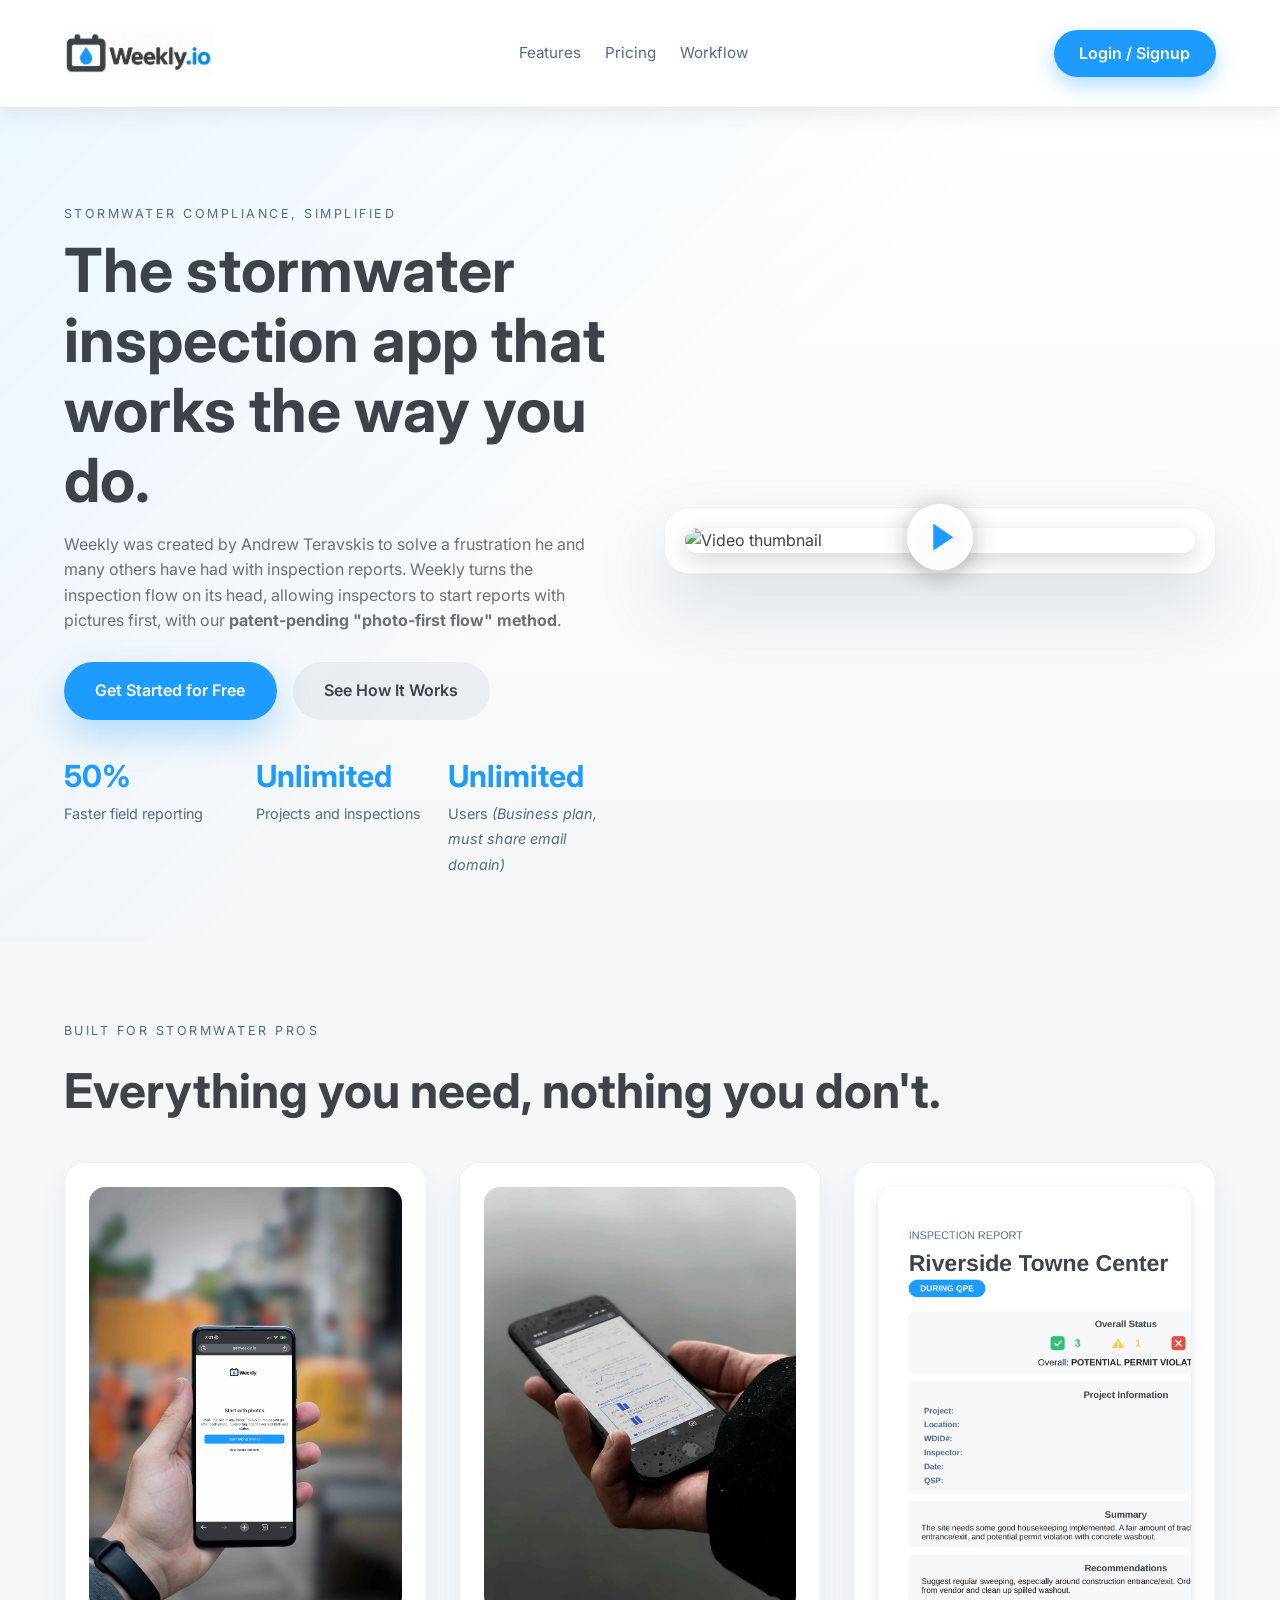
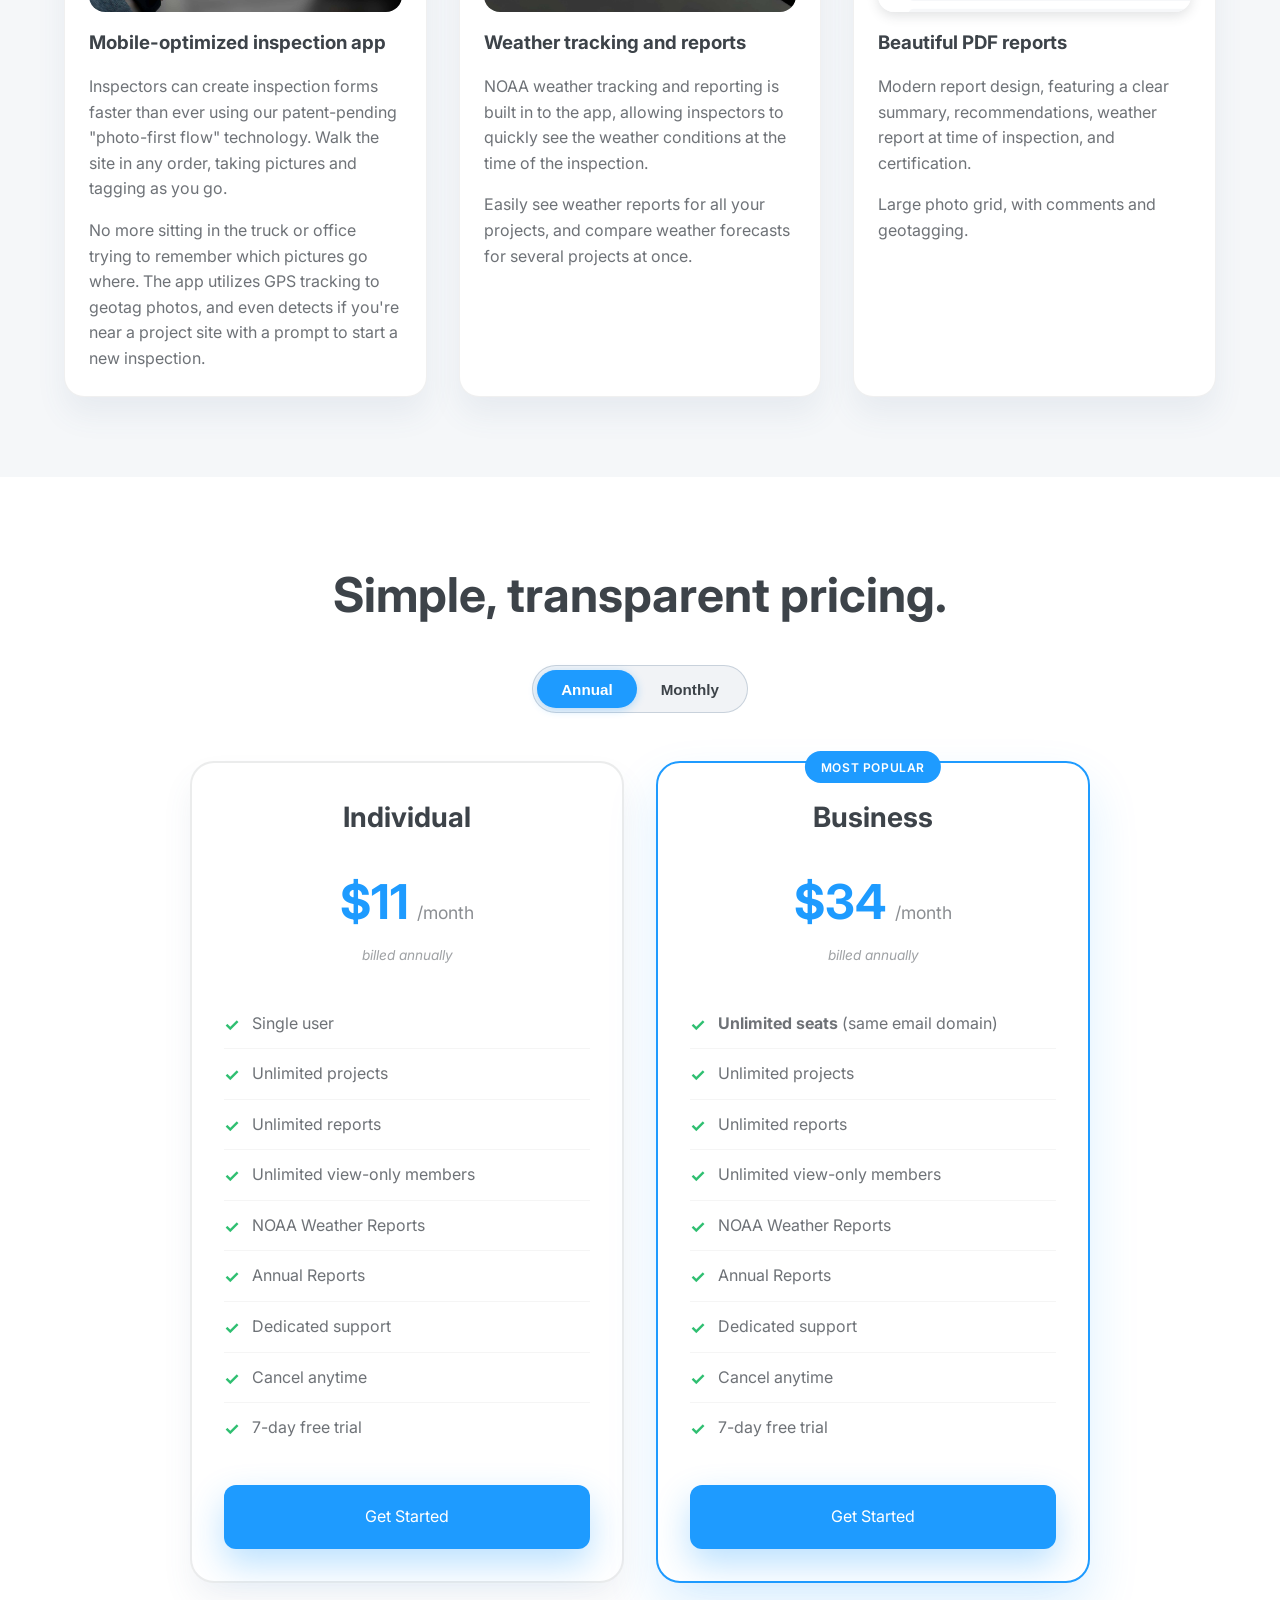
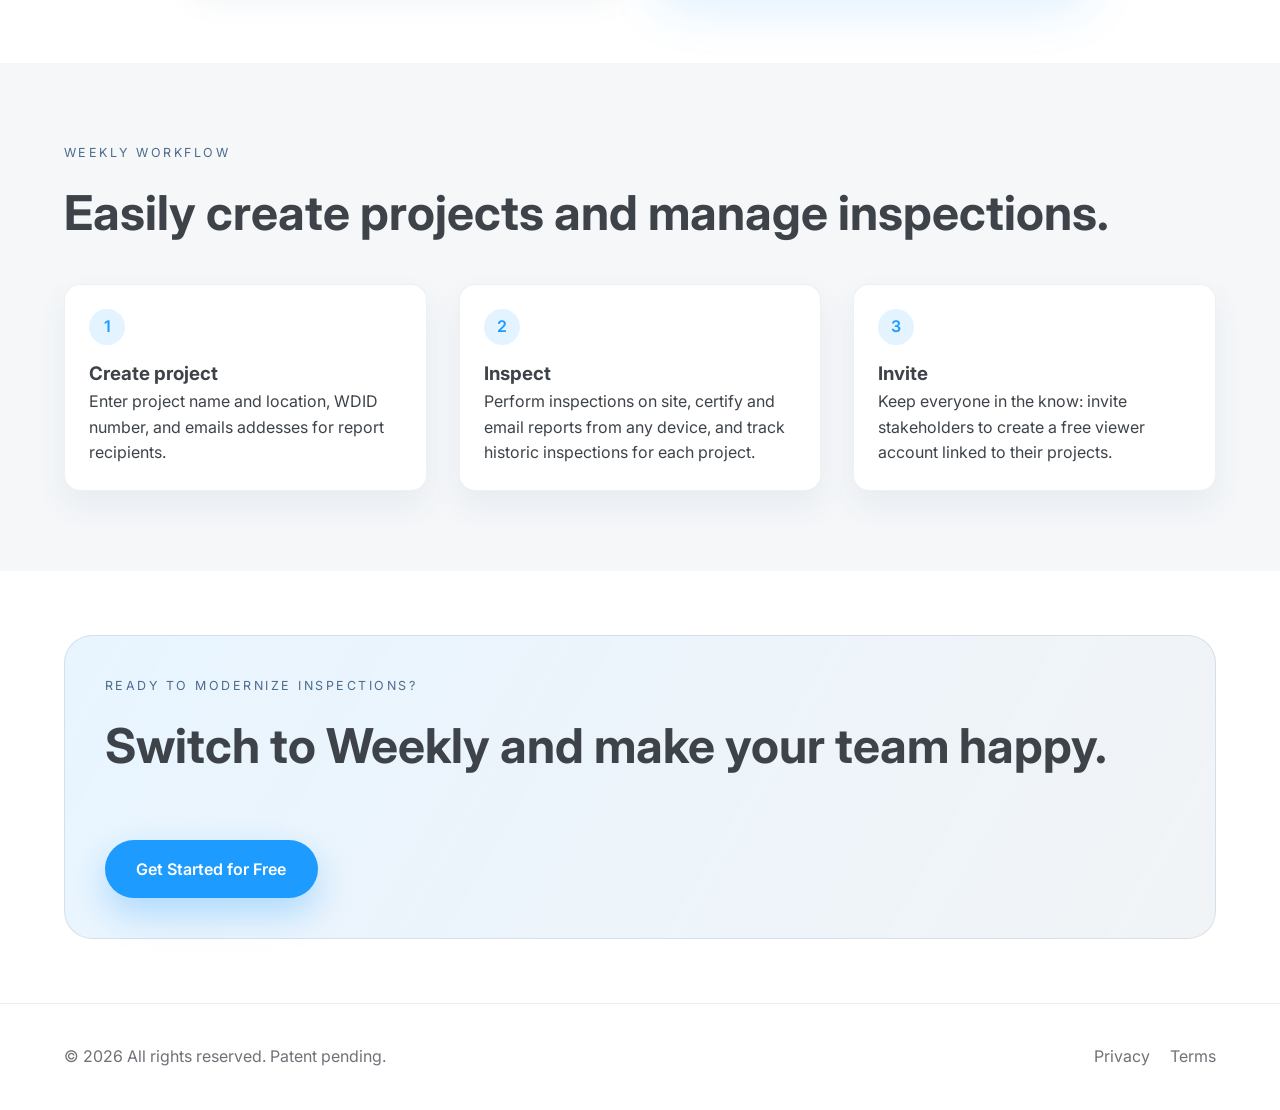
==== index.html @ e5ce3543 "Fixes" ====
<!DOCTYPE html>
<html lang="en">
<head>
  <meta charset="UTF-8" />
  <meta name="viewport" content="width=device-width, initial-scale=1.0" />
  <title>Weekly | Stormwater Inspection App</title>
  <link rel="preconnect" href="https://fonts.googleapis.com">
  <link rel="preconnect" href="https://fonts.gstatic.com" crossorigin>
  <link href="https://fonts.googleapis.com/css2?family=Inter:wght@400;500;600;700&display=swap" rel="stylesheet">
  <link rel="stylesheet" href="styles.css" />
  <meta name="description" content="Weekly streamlines stormwater inspections with modern workflows, automated reports, and real-time collaboration." />
</head>
<body>
  <header class="site-header">
    <div class="container">
      <div class="brand">
        <a href="#">
          <img class="logo-img" src="Weekly Logo.png" alt="Weekly logo" />
        </a>
      </div>
      <nav class="nav-links">
        <a href="#features">Features</a>
        <a href="#pricing">Pricing</a>
        <a href="#workflow">Workflow</a>
      </nav>
      <a class="cta" href="https://app.getweekly.io">Login / Signup</a>
    </div>
  </header>

  <main>
    <section class="hero">
      <div class="container">
        <div class="hero-text">
          <p class="eyebrow">Stormwater compliance, simplified</p>
          <h1>The stormwater inspection app that works the way you do.</h1>
          <p class="subtitle">Weekly was created by Andrew Teravskis to solve a frustration he and many others have had with inspection reports. Weekly turns the inspection flow on its head, 
            allowing inspectors to start reports with pictures first, with our <strong>patent-pending "photo-first flow" method</strong>.</p>
          <div class="hero-actions">
            <a class="primary" href="https://app.getweekly.io">Get Started for Free</a>
            <a class="secondary" href="#features">See How It Works</a>
          </div>
          <div class="stats">
            <div>
              <strong>50%</strong>
              <span>Faster field reporting</span>
            </div>
            <div>
              <strong>Unlimited</strong>
              <span>Projects and inspections</span>
            </div>
            <div>
              <strong>Unlimited</strong>
              <span>Users <i>(Business plan, must share email domain)</i></span>
            </div>
          </div>
        </div>
        <div class="hero-card">
          <div class="video-thumbnail-wrapper">
            <img src="Thumbnail.png" alt="Video thumbnail" class="video-thumbnail" id="videoThumbnail" />
            <div class="play-button-overlay">
              <svg class="play-icon" viewBox="0 0 24 24" fill="none" xmlns="http://www.w3.org/2000/svg">
                <circle cx="12" cy="12" r="10" fill="rgba(255, 255, 255, 0.95)"/>
                <path d="M10 8L16 12L10 16V8Z" fill="#1E9BFF"/>
              </svg>
            </div>
          </div>
        </div>
      </div>
    </section>

    <section id="features" class="features">
      <div class="container">
        <p class="eyebrow">Built for stormwater pros</p>
        <h2>Everything you need, nothing you don't.</h2>
        <div class="feature-grid">
          <article>
            <img src="Weekly Product Photo.jpg" alt="Mobile inspections" />
            <h3>Mobile-optimized inspection app</h3>
            <p>Inspectors can create inspection forms faster than ever using our patent-pending "photo-first flow" technology. Walk the site in any order, taking pictures and tagging as you go.</p>
            <p>No more sitting in the truck or office trying to remember which pictures go where.  The app utilizes GPS tracking to geotag photos, and even detects if you're near a project site with a prompt to start a new inspection.</p>
          </article>
          <article>
            <img src="Weather Photo.jpg" alt="Compliance reports" />
            <h3>Weather tracking and reports</h3>
            <p>NOAA weather tracking and reporting is built in to the app, allowing inspectors to quickly see the weather conditions at the time of the inspection.</p>
            <p>Easily see weather reports for all your projects, and compare weather forecasts for several projects at once.</p>
          </article>
          <article>
            <img src="PDF Report.png" alt="Project management" class="pdf-report-img" />
            <h3>Beautiful PDF reports</h3>
            <p>Modern report design, featuring a clear summary, recommendations, weather report at time of inspection, and certification.</p>
            <p>Large photo grid, with comments and geotagging.</p>
          </article>
        </div>
      </div>
    </section>

    <section id="pricing" class="pricing">
      <div class="container">
        <h2>Simple, transparent pricing.</h2>
        <div class="pricing-toggle-container">
          <button class="pricing-toggle" id="pricingToggle" data-period="annual">
            <span class="toggle-option active" data-period="annual">Annual</span>
            <span class="toggle-option" data-period="monthly">Monthly</span>
          </button>
        </div>
        <div class="pricing-grid">
          <article class="pricing-card" data-plan="individual">
            <h3>Individual</h3>
            <div class="pricing-amount" data-period="annual">
              <span class="price">$11</span>
              <span class="period">/month</span>
              <span class="billed">billed annually</span>
            </div>
            <div class="pricing-amount" data-period="monthly" style="display: none;">
              <span class="price">$19</span>
              <span class="period">/month</span>
            </div>
            <ul class="pricing-features">
              <li>Single user</li>
              <li>Unlimited projects</li>
              <li>Unlimited reports</li>
              <li>Unlimited view-only members</li>
              <li>NOAA Weather Reports</li>
              <li>Annual Reports</li>
              <li>Dedicated support</li>
              <li>Cancel anytime</li>
              <li>7-day free trial</li>
            </ul>
            <a class="primary pricing-cta" href="https://app.getweekly.io">Get Started</a>
          </article>
          <article class="pricing-card featured" data-plan="business">
            <div class="badge">Most Popular</div>
            <h3>Business</h3>
            <div class="pricing-amount" data-period="annual">
              <span class="price">$34</span>
              <span class="period">/month</span>
              <span class="billed">billed annually</span>
            </div>
            <div class="pricing-amount" data-period="monthly" style="display: none;">
              <span class="price">$49</span>
              <span class="period">/month</span>
            </div>
            <ul class="pricing-features">
              <li><strong>Unlimited seats</strong> (same email domain)</li>
              <li>Unlimited projects</li>
              <li>Unlimited reports</li>
              <li>Unlimited view-only members</li>
              <li>NOAA Weather Reports</li>
              <li>Annual Reports</li>
              <li>Dedicated support</li>
              <li>Cancel anytime</li>
              <li>7-day free trial</li>
            </ul>
            <a class="primary pricing-cta" href="https://app.getweekly.io">Get Started</a>
          </article>
        </div>
      </div>
    </section>

    <section id="workflow" class="workflow">
      <div class="container">
        <p class="eyebrow">Weekly workflow</p>
        <h2>Easily create projects and manage inspections.</h2>
        <div class="steps">
          <div>
            <span>1</span>
            <h3>Create project</h3>
            <p>Enter project name and location, WDID number, and emails addesses for report recipients.</p>
          </div>
          <div>
            <span>2</span>
            <h3>Inspect</h3>
            <p>Perform inspections on site, certify and email reports from any device, and track historic inspections for each project.</p>
          </div>
          <div>
            <span>3</span>
            <h3>Invite</h3>
            <p>Keep everyone in the know: invite stakeholders to create a free viewer account linked to their projects.</p>
          </div>
        </div>
      </div>
    </section>

    <section class="cta-banner" id="contact">
      <div class="container">
        <div>
          <p class="eyebrow">Ready to modernize inspections?</p>
          <h2>Switch to Weekly and make your team happy.</h2>
        </div>
        <div class="cta-actions">
          <a class="primary" href="#demo">Get Started for Free</a>
        </div>
      </div>
    </section>
  </main>

  <!-- Privacy Policy Modal -->
  <div id="privacyModal" class="modal" role="dialog" aria-modal="true" aria-labelledby="privacy-modal-title">
    <div class="modal-overlay"></div>
    <div class="modal-content">
      <div class="modal-header">
        <h2 id="privacy-modal-title">Privacy Policy — Weekly.io</h2>
        <p class="legal-updated">Last Updated: November 2025</p>
        <button class="modal-close" aria-label="Close privacy policy">&times;</button>
      </div>
      <div class="modal-body">
        <div class="legal-content">
          <p>
            GetWeekly.io ("Weekly," "Weekly.io," "we," "our," or "us") provides software tools that help inspectors and organizations streamline
            inspection workflows, generate reports, and manage site documentation. This Privacy Policy
            explains how we collect, use, disclose, and safeguard your information when you use
            Weekly.io and related services (the "Service").
          </p>
          <p>
            If you do not agree with any part of this Privacy Policy, please discontinue use of the
            Service.
          </p>

          <h3>1. Information We Collect</h3>
          <h4>1.1 Information You Provide to Us</h4>
          <p>We may collect information that you voluntarily provide when using the Service, including:</p>
          <ul>
            <li>
              <strong>Account information:</strong> name, email address, phone number, organization name,
              password.
            </li>
            <li>
              <strong>Form submissions:</strong> inspection data, uploaded photos, notes, site information.
            </li>
            <li>
              <strong>Payment information:</strong> processed through third-party providers (e.g., Stripe).
              We do not store full payment card details.
            </li>
            <li>
              <strong>Support inquiries:</strong> messages, attachments, or troubleshooting logs.
            </li>
          </ul>

          <h4>1.2 Information Collected Automatically</h4>
          <p>When you use the Service, we automatically collect:</p>
          <ul>
            <li>
              <strong>Device and usage data:</strong> IP address, browser type, operating system, location,
              pages viewed, access timestamps.
            </li>
            <li>
              <strong>Log data:</strong> error logs, performance metrics, request metadata.
            </li>
            <li>
              <strong>Cookies and tracking technologies:</strong> used to maintain sessions and improve user
              experience.
            </li>
          </ul>

          <h4>1.3 Information From Third Parties</h4>
          <p>We may receive information from:</p>
          <ul>
            <li>Authentication providers (if you log in using SSO)</li>
            <li>Payment processors</li>
            <li>Organizations you are affiliated with who add you as a user</li>
          </ul>

          <h3>2. How We Use Your Information</h3>
          <p>We use collected information to:</p>
          <ul>
            <li>Provide, maintain, and improve the Weekly platform</li>
            <li>Personalize your experience</li>
            <li>Generate inspection reports and forms</li>
            <li>Facilitate account creation and authentication</li>
            <li>Process payments and manage subscriptions</li>
            <li>Send service-related notices, updates, and support responses</li>
            <li>Detect, prevent, and respond to fraud or technical issues</li>
            <li>Comply with legal obligations</li>
          </ul>
          <p>We do not sell personal information.</p>

          <h3>3. How We Share Information</h3>
          <p>We may share information with:</p>
          <ul>
            <li>
              <strong>Service providers:</strong> hosting platforms, analytics tools, cloud storage, email
              delivery services, payment processors
            </li>
            <li>
              <strong>Your organization/account owner:</strong> if you are added to an organizational
              account
            </li>
            <li>
              <strong>Legal authorities:</strong> when required by law or to protect Weekly's rights,
              security, and users
            </li>
            <li>
              <strong>Business transfers:</strong> in the event of a merger, acquisition, or asset sale
            </li>
          </ul>
          <p>We do not share inspection data with unrelated third parties.</p>

          <h3>4. Data Security</h3>
          <p>
            We implement technical and organizational measures to protect your information, including:
          </p>
          <ul>
            <li>Encryption in transit (TLS)</li>
            <li>Access controls and role-based permissions</li>
            <li>Regular security reviews and monitoring</li>
          </ul>
          <p>
            However, no online system is fully secure, and we cannot guarantee absolute protection.
          </p>

          <h3>5. Data Retention</h3>
          <p>We retain information for as long as:</p>
          <ul>
            <li>Your account is active, or</li>
            <li>Required to provide the Service, or</li>
            <li>Necessary to satisfy legal or business obligations</li>
          </ul>
          <p>You may request deletion of your data at any time (see Section 8).</p>

          <h3>6. Children's Privacy</h3>
          <p>
            Weekly is not designed for individuals under 16, and we do not knowingly collect data from
            minors. If we learn that we have collected data from a minor, we will delete it promptly.
          </p>

          <h3>7. International Users</h3>
          <p>
            If you access Weekly from outside the United States, you understand that your information may
            be transferred to and processed in the U.S., where privacy laws may differ.
          </p>

          <h3>8. Your Rights</h3>
          <p>Depending on your jurisdiction, you may have the right to:</p>
          <ul>
            <li>Access, update, or delete your information</li>
            <li>Request a copy of your data</li>
            <li>Object to or restrict processing</li>
            <li>Withdraw consent (where applicable)</li>
          </ul>
          <p>
            To exercise these rights, email us at: <a href="mailto:support@weekly.io">support@weekly.io</a>
          </p>

          <h3>9. Changes to This Policy</h3>
          <p>
            We may update this Privacy Policy periodically. The "Last Updated" date reflects
            the current version. Changes become effective upon posting to the website.
          </p>
        </div>
      </div>
      <div class="modal-footer">
        <button class="modal-close-btn">Close</button>
      </div>
    </div>
  </div>

  <!-- Video Modal -->
  <div id="videoModal" class="modal video-modal" role="dialog" aria-modal="true">
    <div class="modal-overlay video-modal-overlay"></div>
    <div class="modal-content video-modal-content">
      <button class="video-modal-close" aria-label="Close video">
        <svg width="24" height="24" viewBox="0 0 24 24" fill="none" xmlns="http://www.w3.org/2000/svg">
          <path d="M18 6L6 18M6 6L18 18" stroke="currentColor" stroke-width="2" stroke-linecap="round" stroke-linejoin="round"/>
        </svg>
      </button>
      <div class="video-wrapper">
        <iframe 
          src="https://player.vimeo.com/video/1139658967?h=0dfd74a151" 
          frameborder="0" 
          allow="autoplay; fullscreen; picture-in-picture" 
          allowfullscreen
          class="vimeo-iframe">
        </iframe>
      </div>
    </div>
  </div>

  <!-- Terms of Service Modal -->
  <div id="termsModal" class="modal" role="dialog" aria-modal="true" aria-labelledby="terms-modal-title">
    <div class="modal-overlay"></div>
    <div class="modal-content">
      <div class="modal-header">
        <h2 id="terms-modal-title">Terms of Service — Weekly.io</h2>
        <p class="legal-updated">Last Updated: November 2025</p>
        <button class="modal-close" aria-label="Close terms of service">&times;</button>
      </div>
      <div class="modal-body">
        <div class="legal-content">
          <p>
            These Terms of Service ("Terms") govern your access to and use of GetWeekly.io
            ("Weekly," "Weekly.io," "we," "our," "us")
            and all related products and services (the "Service"). By using the Service, you agree
            to these Terms.
          </p>
          <p>If you do not agree, do not use the Service.</p>

          <h3>1. Eligibility</h3>
          <p>You must:</p>
          <ul>
            <li>Be at least 16 years old,</li>
            <li>Have the authority to enter into a binding agreement, and</li>
            <li>Use the Service in compliance with all applicable laws and regulations.</li>
          </ul>

          <h3>2. Accounts & Security</h3>
          <p>You are responsible for:</p>
          <ul>
            <li>Maintaining accurate account information,</li>
            <li>Keeping your login credentials confidential, and</li>
            <li>All activity that occurs under your account.</li>
          </ul>
          <p>
            You agree to notify us immediately of any unauthorized access or suspicious activity. We may suspend
            or terminate accounts that violate these Terms.
          </p>

          <h3>3. Use of the Service</h3>
          <p>You may use Weekly only for lawful, authorized purposes. You agree not to:</p>
          <ul>
            <li>Upload malicious code or attempt to disrupt or degrade the Service,</li>
            <li>Reverse-engineer, decompile, or attempt to access non-public areas of the platform,</li>
            <li>Circumvent authentication or security measures,</li>
            <li>Use the Service to store unlawful or harmful content, or</li>
            <li>Misrepresent your identity or affiliation.</li>
          </ul>
          <p>
            Weekly reserves the right to enforce usage limits or remove content that violates these Terms.
          </p>

          <h3>4. Subscriptions, Billing & Refunds</h3>
          <h4>4.1 Subscriptions & Billing</h4>
          <ul>
            <li>Certain features require a paid subscription.</li>
            <li>Fees are billed in advance and are non-refundable except as outlined in Section 4.2.</li>
            <li>Subscriptions renew automatically unless canceled prior to the renewal date.</li>
            <li>
              By subscribing, you authorize Weekly (or our payment processor) to charge the applicable fees.
            </li>
            <li>We may update pricing with reasonable notice.</li>
          </ul>

          <h4>4.2 Refunds</h4>
          <p>
            Weekly subscriptions and usage fees are billed in advance and are generally non-refundable, except
            under the following circumstances:
          </p>
          <p class="legal-subheading">(a) Billing Errors</p>
          <p>
            If you believe you were incorrectly charged—such as duplicate charges, incorrect amounts, or
            subscription tier errors—you may request a refund within 30 days of the charge. We will
            investigate and correct any verified billing errors.
          </p>
          <p class="legal-subheading">(b) Prohibited Refund Circumstances</p>
          <p>Refunds will not be issued for:</p>
          <ul>
            <li>Partial months of service,</li>
            <li>Unused time during an active subscription,</li>
            <li>Failure to cancel prior to renewal,</li>
            <li>Subscription downgrades during an active billing cycle, or</li>
            <li>Accounts terminated for violations of these Terms.</li>
          </ul>
          <p class="legal-subheading">(c) Refund Requests</p>
          <p>
            To request a refund, contact Weekly support with:
          </p>
          <ul>
            <li>Your account email address,</li>
            <li>Transaction details, and</li>
            <li>A description of the issue.</li>
          </ul>
          <p>Refunds are processed back to the original payment method when possible.</p>
          <p class="legal-subheading">(d) Chargebacks</p>
          <p>
            Initiating a chargeback without first contacting Weekly may result in:
          </p>
          <ul>
            <li>Immediate account suspension,</li>
            <li>Denial of future refunds, and/or</li>
            <li>Additional verification requirements to reinstate service.</li>
          </ul>
          <p>We encourage customers to contact us directly before initiating any payment disputes.</p>

          <h3>5. Content Ownership</h3>
          <h4>5.1 Your Content</h4>
          <p>
            You retain ownership of all inspection data, photos, notes, files, and materials you upload
            ("User Content"). You grant Weekly a limited license to host, store, process, display,
            and transmit User Content solely to operate and improve the Service.
          </p>
          <h4>5.2 Our Content</h4>
          <p>
            All software, trademarks, features, designs, and intellectual property remain the property of Weekly
            and its licensors. You may not copy, modify, redistribute, or create derivative works from the
            Service without prior written permission.
          </p>

          <h3>6. Privacy</h3>
          <p>
            Your use of the Service is governed by our Privacy Policy, which is incorporated by reference into
            these Terms.
          </p>

          <h3>7. Service Availability</h3>
          <p>
            We strive for consistent uptime, but we do not guarantee continuous availability, error-free
            operation, or complete data recovery in all circumstances. We may modify, suspend, or discontinue any
            part of the Service at any time.
          </p>

          <h3>8. Termination</h3>
          <p>You may stop using the Service at any time. We may suspend or terminate your access if:</p>
          <ul>
            <li>You violate these Terms,</li>
            <li>Required by law, or</li>
            <li>Necessary to protect the Service, our users, or our business.</li>
          </ul>
          <p>
            Upon termination, we may delete your data after a reasonable period unless prohibited by law or
            required for business or compliance purposes.
          </p>

          <h3>9. Disclaimers</h3>
          <p>
            The Service is provided "as is" and "as available" without warranties of any
            kind, express or implied, including fitness for a particular purpose, non-infringement, accuracy,
            reliability, or availability. Use of the Service is at your own risk.
          </p>

          <h3>10. Limitation of Liability</h3>
          <p>
            To the maximum extent permitted by law, Weekly is not liable for indirect, incidental,
            consequential, special, or punitive damages. Weekly's total liability to you for any claim
            will not exceed the amount paid by you in the 12 months preceding the event giving rise to the claim.
          </p>

          <h3>11. Indemnification</h3>
          <p>
            You agree to indemnify and hold Weekly harmless from any claims, damages, losses, liabilities, and
            expenses (including attorneys' fees) arising out of your use or misuse of the Service, your
            violation of these Terms, or your User Content.
          </p>

          <h3>12. Governing Law</h3>
          <p>
            These Terms are governed by the laws of the State of Michigan, without regard to conflict-of-law
            principles.
          </p>

          <h3>13. Changes to the Terms</h3>
          <p>
            We may update these Terms periodically. Updated Terms become effective upon posting. Continued use of
            the Service after changes are posted constitutes acceptance of the updated Terms.
          </p>
        </div>
      </div>
      <div class="modal-footer">
        <button class="modal-close-btn">Close</button>
      </div>
    </div>
  </div>

  <footer class="site-footer">
    <div class="container">
      <p>© <span id="year"></span> All rights reserved. Patent pending.</p>
      <div class="footer-links">
        <a href="#" id="privacyLink">Privacy</a>
        <a href="#" id="termsLink">Terms</a>
      </div>
    </div>
  </footer>

  <script>
    // Wait for DOM to be fully loaded
    document.addEventListener('DOMContentLoaded', function() {
      // Set year
      const yearElement = document.getElementById('year');
      if (yearElement) {
        yearElement.textContent = new Date().getFullYear();
      }
      
      // Pricing toggle functionality
      const pricingToggle = document.getElementById('pricingToggle');
      if (pricingToggle) {
        const toggleOptions = document.querySelectorAll('.toggle-option');
        const pricingAmounts = document.querySelectorAll('.pricing-amount');
        
        pricingToggle.addEventListener('click', (e) => {
          const clickedOption = e.target.closest('.toggle-option');
          if (!clickedOption) return;
          
          const period = clickedOption.dataset.period;
          
          // Update toggle active state
          toggleOptions.forEach(opt => opt.classList.toggle('active', opt === clickedOption));
          pricingToggle.dataset.period = period;
          
          // Update pricing displays
          pricingAmounts.forEach(amount => {
            if (amount.dataset.period === period) {
              amount.style.display = 'block';
            } else {
              amount.style.display = 'none';
            }
          });
        });
      }

      // Modal functionality
      const privacyModal = document.getElementById('privacyModal');
      const termsModal = document.getElementById('termsModal');
      const privacyLink = document.getElementById('privacyLink');
      const termsLink = document.getElementById('termsLink');
      const modalCloses = document.querySelectorAll('.modal-close, .modal-close-btn, .modal-overlay');

      function openModal(modal) {
        if (modal) {
          modal.style.display = 'flex';
          document.body.style.overflow = 'hidden';
        }
      }

      function closeModal(modal) {
        if (modal) {
          modal.style.display = 'none';
          document.body.style.overflow = '';
        }
      }

      if (privacyLink && privacyModal) {
        privacyLink.addEventListener('click', (e) => {
          e.preventDefault();
          openModal(privacyModal);
        });
      }

      if (termsLink && termsModal) {
        termsLink.addEventListener('click', (e) => {
          e.preventDefault();
          openModal(termsModal);
        });
      }

      modalCloses.forEach(closeBtn => {
        closeBtn.addEventListener('click', (e) => {
          const modal = e.target.closest('.modal');
          if (modal) {
            closeModal(modal);
          }
        });
      });

      // Video modal functionality
      const videoModal = document.getElementById('videoModal');
      const videoThumbnailWrapper = document.querySelector('.video-thumbnail-wrapper');
      
      if (videoModal && videoThumbnailWrapper) {
        const videoModalCloses = videoModal.querySelectorAll('.video-modal-close, .video-modal-overlay');
        const vimeoIframe = videoModal.querySelector('.vimeo-iframe');

        videoThumbnailWrapper.addEventListener('click', () => {
          openModal(videoModal);
        });

        videoModalCloses.forEach(closeBtn => {
          closeBtn.addEventListener('click', () => {
            closeModal(videoModal);
            // Pause video when modal closes
            if (vimeoIframe) {
              vimeoIframe.src = vimeoIframe.src; // Reset iframe to stop video
            }
          });
        });

        // Close modal on Escape key
        document.addEventListener('keydown', (e) => {
          if (e.key === 'Escape') {
            if (privacyModal && privacyModal.style.display === 'flex') {
              closeModal(privacyModal);
            }
            if (termsModal && termsModal.style.display === 'flex') {
              closeModal(termsModal);
            }
            if (videoModal && videoModal.style.display === 'flex') {
              closeModal(videoModal);
              // Pause video when modal closes
              if (vimeoIframe) {
                vimeoIframe.src = vimeoIframe.src; // Reset iframe to stop video
              }
            }
          }
        });
      }
    });
  </script>
</body>
</html>
---- styles.css ----
:root {
  --storm-gray: #3D4349;
  --droplet-blue: #1E9BFF;
  --light-gray: #F5F7F9;
  --mist-white: #FFFFFF;
  --slate-blue: #4D6C8C;
  --success-green: #2FBF71;
  --warning-amber: #FFC845;
  --fail-red: #E94B3C;
}

* {
  box-sizing: border-box;
  margin: 0;
  padding: 0;
}

html {
  scroll-behavior: smooth;
}

body {
  font-family: 'Inter', system-ui, -apple-system, BlinkMacSystemFont, 'Segoe UI', sans-serif;
  background: var(--mist-white);
  color: var(--storm-gray);
  line-height: 1.6;
  -webkit-font-smoothing: antialiased;
}

a {
  color: inherit;
  text-decoration: none;
}

img {
  max-width: 100%;
  border-radius: 16px;
  display: block;
}

.container {
  width: min(1200px, 90vw);
  margin: 0 auto;
}

.site-header {
  position: sticky;
  top: 0;
  z-index: 10;
  background: rgba(255, 255, 255, 0.95);
  border-bottom: 1px solid rgba(61, 67, 73, 0.1);
  box-shadow: 0 8px 18px rgba(61, 67, 73, 0.08);
  backdrop-filter: blur(12px);
}

.site-header .container {
  display: flex;
  align-items: center;
  justify-content: space-between;
  padding: 1rem 0;
}

.brand {
  display: flex;
  align-items: center;
  gap: 0.75rem;
  font-weight: 600;
  letter-spacing: 0.04em;
  text-transform: uppercase;
  color: var(--storm-gray);
}

.logo-img {
  width: 150px;
  height: 75px;
  border-radius: 8px;
  object-fit: contain;
}

.nav-links {
  display: flex;
  gap: 1.5rem;
  font-size: 0.95rem;
  color: var(--slate-blue);
}

.nav-links a:hover {
  color: var(--storm-gray);
}

.cta {
  padding: 0.65rem 1.6rem;
  border-radius: 999px;
  background: var(--droplet-blue);
  color: var(--mist-white);
  font-weight: 600;
  box-shadow: 0 8px 20px rgba(30, 155, 255, 0.35);
}

.cta:hover {
  filter: brightness(0.95);
}

.hero {
  padding: 6rem 0 4rem;
  background: linear-gradient(135deg, rgba(30, 155, 255, 0.08), transparent 50%),
              linear-gradient(180deg, var(--mist-white), var(--light-gray));
}

.hero .container {
  display: grid;
  grid-template-columns: repeat(auto-fit, minmax(320px, 1fr));
  gap: 3rem;
  align-items: center;
}

.eyebrow {
  text-transform: uppercase;
  letter-spacing: 0.2em;
  font-size: 0.78rem;
  color: var(--slate-blue);
  margin-bottom: 0.75rem;
}

.hero h1 {
  font-size: clamp(2.5rem, 5vw, 3.8rem);
  line-height: 1.15;
  margin-bottom: 1rem;
}

.subtitle {
  color: rgba(61, 67, 73, 0.75);
  margin-bottom: 1.75rem;
  max-width: 540px;
}

.hero-actions {
  display: flex;
  gap: 1rem;
  flex-wrap: wrap;
  margin-bottom: 2rem;
}

.hero-actions .primary,
.hero-actions .secondary,
.cta-banner .primary,
.cta-banner .secondary {
  padding: 0.95rem 1.9rem;
  border-radius: 999px;
  font-weight: 600;
  border: 1px solid transparent;
}

.primary {
  background: var(--droplet-blue);
  color: var(--mist-white);
  box-shadow: 0 15px 35px rgba(30, 155, 255, 0.3);
}

.primary:hover {
  filter: brightness(0.95);
}

.secondary {
  background: rgba(77, 108, 140, 0.08);
  color: var(--storm-gray);
  border-color: rgba(77, 108, 140, 0.25);
}

.secondary:hover {
  border-color: rgba(77, 108, 140, 0.45);
}

.stats {
  display: grid;
  grid-template-columns: repeat(auto-fit, minmax(160px, 1fr));
  gap: 1.5rem;
}

.stats strong {
  font-size: 1.9rem;
  display: block;
  color: var(--droplet-blue);
}

.stats span {
  color: var(--slate-blue);
  font-size: 0.9rem;
}

.hero-card {
  position: relative;
  background: var(--mist-white);
  border-radius: 24px;
  padding: 1.25rem;
  border: 1px solid rgba(61, 67, 73, 0.08);
  box-shadow: 0 30px 70px rgba(77, 108, 140, 0.18);
}

.hero-card img {
  border-radius: 20px;
  box-shadow: 0 8px 24px rgba(61, 67, 73, 0.2);
}

.video-thumbnail-wrapper {
  position: relative;
  display: block;
  width: 100%;
  cursor: pointer;
}

.video-thumbnail {
  transition: transform 0.3s, box-shadow 0.3s;
  width: 100%;
  display: block;
  pointer-events: none;
}

.video-thumbnail-wrapper:hover .video-thumbnail {
  transform: scale(1.02);
  box-shadow: 0 12px 32px rgba(61, 67, 73, 0.3);
}

.play-button-overlay {
  position: absolute;
  top: 50%;
  left: 50%;
  transform: translate(-50%, -50%);
  pointer-events: none;
  transition: transform 0.3s, opacity 0.3s;
  z-index: 10;
}

.video-thumbnail-wrapper:hover .play-button-overlay {
  transform: translate(-50%, -50%) scale(1.1);
}

.play-icon {
  width: 80px;
  height: 80px;
  filter: drop-shadow(0 4px 12px rgba(0, 0, 0, 0.3));
  transition: transform 0.3s;
}

.video-thumbnail-wrapper:hover .play-icon {
  transform: scale(1.05);
}

.card-overlay {
  position: absolute;
  bottom: 1.5rem;
  left: 1.5rem;
  right: 1.5rem;
  background: rgba(245, 247, 249, 0.95);
  border: 1px solid rgba(61, 67, 73, 0.08);
  border-radius: 18px;
  padding: 1rem 1.25rem;
  color: var(--storm-gray);
}

.card-overlay ul {
  list-style: none;
  color: rgba(61, 67, 73, 0.75);
  font-size: 0.9rem;
}

.features {
  padding: 5rem 0;
  background: var(--light-gray);
}

.features h2,
.insights h2,
.workflow h2,
.cta-banner h2 {
  font-size: clamp(2rem, 4vw, 3rem);
  margin-bottom: 2rem;
}

.feature-grid {
  display: grid;
  grid-template-columns: repeat(auto-fit, minmax(240px, 1fr));
  gap: 2rem;
}

.feature-grid article {
  background: var(--mist-white);
  padding: 1.5rem;
  border-radius: 20px;
  border: 1px solid rgba(61, 67, 73, 0.08);
  display: flex;
  flex-direction: column;
  gap: 1rem;
  box-shadow: 0 18px 30px rgba(77, 108, 140, 0.08);
}

.feature-grid p {
  color: rgba(61, 67, 73, 0.75);
}

.feature-grid article img {
  width: 328px;
  height: 425px;
  object-fit: cover;
}

.feature-grid article img.pdf-report-img {
  object-position: left center;
  box-shadow: 0 4px 12px rgba(61, 67, 73, 0.15);
}

.pricing {
  padding: 5rem 0;
  background: var(--mist-white);
}

.pricing h2 {
  font-size: clamp(2rem, 4vw, 3rem);
  margin-bottom: 2rem;
  text-align: center;
}

.pricing-toggle-container {
  display: flex;
  justify-content: center;
  margin-bottom: 3rem;
}

.pricing-toggle {
  display: flex;
  background: rgba(77, 108, 140, 0.08);
  border: 1px solid rgba(77, 108, 140, 0.25);
  border-radius: 999px;
  padding: 0.25rem;
  gap: 0;
  cursor: pointer;
  position: relative;
}

.toggle-option {
  padding: 0.65rem 1.5rem;
  border-radius: 999px;
  font-weight: 600;
  font-size: 0.95rem;
  color: var(--storm-gray);
  transition: all 0.2s;
  user-select: none;
}

.toggle-option.active {
  background: var(--droplet-blue);
  color: var(--mist-white);
  box-shadow: 0 2px 8px rgba(30, 155, 255, 0.3);
}

.pricing-grid {
  display: grid;
  grid-template-columns: repeat(auto-fit, minmax(300px, 1fr));
  gap: 2rem;
  max-width: 900px;
  margin: 0 auto;
}

.pricing-card {
  background: var(--mist-white);
  border: 2px solid rgba(61, 67, 73, 0.1);
  border-radius: 24px;
  padding: 2rem;
  position: relative;
  display: flex;
  flex-direction: column;
  box-shadow: 0 18px 30px rgba(77, 108, 140, 0.08);
  transition: transform 0.2s, box-shadow 0.2s;
}

.pricing-card:hover {
  transform: translateY(-4px);
  box-shadow: 0 25px 40px rgba(77, 108, 140, 0.12);
}

.pricing-card.featured {
  border-color: var(--droplet-blue);
  box-shadow: 0 25px 50px rgba(30, 155, 255, 0.15);
}

.pricing-card.featured:hover {
  box-shadow: 0 30px 60px rgba(30, 155, 255, 0.2);
}

.badge {
  position: absolute;
  top: -12px;
  left: 50%;
  transform: translateX(-50%);
  background: var(--droplet-blue);
  color: var(--mist-white);
  padding: 0.4rem 1rem;
  border-radius: 999px;
  font-size: 0.75rem;
  font-weight: 600;
  text-transform: uppercase;
  letter-spacing: 0.05em;
}

.pricing-card h3 {
  font-size: 1.75rem;
  margin-bottom: 1.5rem;
  text-align: center;
  color: var(--storm-gray);
}

.pricing-amount {
  text-align: center;
  margin-bottom: 2rem;
}

.pricing-amount .price {
  font-size: 3rem;
  font-weight: 700;
  color: var(--droplet-blue);
}

.pricing-amount .period {
  font-size: 1.1rem;
  color: rgba(61, 67, 73, 0.6);
  margin-left: 0.25rem;
}

.pricing-amount .billed {
  display: block;
  font-size: 0.85rem;
  color: rgba(61, 67, 73, 0.5);
  font-style: italic;
  margin-top: 0.25rem;
}

.pricing-amount-alt .period {
  font-size: 1.1rem;
  color: rgba(61, 67, 73, 0.6);
  margin-left: 0.25rem;
}

.pricing-amount-alt .billed {
  display: block;
  font-size: 0.85rem;
  color: rgba(61, 67, 73, 0.5);
  font-style: italic;
  margin-top: 0.25rem;
}

.pricing-features {
  list-style: none;
  padding: 0;
  margin: 0 0 2rem 0;
  flex-grow: 1;
}

.pricing-features li {
  padding: 0.75rem 0;
  color: rgba(61, 67, 73, 0.75);
  border-bottom: 1px solid rgba(61, 67, 73, 0.05);
  position: relative;
  padding-left: 1.75rem;
}

.pricing-features li:last-child {
  border-bottom: none;
}

.pricing-features li::before {
  content: '✓';
  position: absolute;
  left: 0;
  color: var(--success-green);
  font-weight: 700;
  font-size: 1.1rem;
}

.pricing-cta {
  width: 100%;
  text-align: center;
  margin-top: auto;
  padding: 1.2rem 1.9rem;
  border-radius: 12px;
  display: inline-block;
}

.workflow {
  padding: 5rem 0;
  background: var(--light-gray);
}

.steps {
  display: grid;
  grid-template-columns: repeat(auto-fit, minmax(180px, 1fr));
  gap: 2rem;
}

.steps div {
  background: var(--mist-white);
  padding: 1.5rem;
  border-radius: 16px;
  border: 1px solid rgba(61, 67, 73, 0.08);
  box-shadow: 0 15px 30px rgba(77, 108, 140, 0.08);
}

.steps span {
  display: inline-flex;
  width: 36px;
  height: 36px;
  align-items: center;
  justify-content: center;
  border-radius: 50%;
  background: rgba(30, 155, 255, 0.12);
  color: var(--droplet-blue);
  font-weight: 600;
  margin-bottom: 0.9rem;
}

.cta-banner {
  padding: 4rem 0;
}

.cta-banner .container {
  display: flex;
  flex-wrap: wrap;
  align-items: center;
  justify-content: space-between;
  gap: 1.5rem;
  background: linear-gradient(120deg, rgba(30, 155, 255, 0.1), rgba(77, 108, 140, 0.08));
  border: 1px solid rgba(77, 108, 140, 0.15);
  border-radius: 28px;
  padding: 2.5rem;
}

.cta-actions {
  display: flex;
  gap: 1rem;
  flex-wrap: wrap;
}

.site-footer {
  padding: 2.5rem 0;
  border-top: 1px solid rgba(61, 67, 73, 0.1);
  color: rgba(61, 67, 73, 0.75);
  background: var(--mist-white);
}

.site-footer .container {
  display: flex;
  flex-wrap: wrap;
  align-items: center;
  justify-content: space-between;
  gap: 1rem;
}

.footer-links {
  display: flex;
  gap: 1.25rem;
}

/* Modal Styles */
.modal {
  display: none;
  position: fixed;
  inset: 0;
  z-index: 1000;
  align-items: center;
  justify-content: center;
  padding: 1rem;
}

.modal-overlay {
  position: absolute;
  inset: 0;
  background: rgba(0, 0, 0, 0.5);
  backdrop-filter: blur(4px);
}

.modal-content {
  position: relative;
  background: var(--mist-white);
  border-radius: 20px;
  max-width: 900px;
  width: 100%;
  max-height: 90vh;
  display: flex;
  flex-direction: column;
  box-shadow: 0 30px 70px rgba(0, 0, 0, 0.3);
  z-index: 1001;
}

.modal-header {
  padding: 2rem 2rem 1rem;
  border-bottom: 1px solid rgba(61, 67, 73, 0.1);
  position: relative;
  flex-shrink: 0;
}

.modal-header h2 {
  font-size: clamp(1.5rem, 3vw, 2rem);
  margin-bottom: 0.5rem;
  color: var(--storm-gray);
  padding-right: 2.5rem;
}

.legal-updated {
  color: rgba(61, 67, 73, 0.6);
  font-size: 0.9rem;
  margin-bottom: 0;
}

.modal-close {
  position: absolute;
  top: 1.5rem;
  right: 1.5rem;
  background: none;
  border: none;
  font-size: 2rem;
  line-height: 1;
  color: rgba(61, 67, 73, 0.6);
  cursor: pointer;
  padding: 0;
  width: 2rem;
  height: 2rem;
  display: flex;
  align-items: center;
  justify-content: center;
  border-radius: 50%;
  transition: all 0.2s;
}

.modal-close:hover {
  background: rgba(61, 67, 73, 0.1);
  color: var(--storm-gray);
}

.modal-body {
  padding: 2rem;
  overflow-y: auto;
  flex: 1;
}

.modal-footer {
  padding: 1.5rem 2rem;
  border-top: 1px solid rgba(61, 67, 73, 0.1);
  display: flex;
  justify-content: flex-end;
  flex-shrink: 0;
}

.modal-close-btn {
  padding: 0.65rem 1.6rem;
  border-radius: 999px;
  background: rgba(77, 108, 140, 0.08);
  color: var(--storm-gray);
  font-weight: 600;
  border: 1px solid rgba(77, 108, 140, 0.25);
  cursor: pointer;
  transition: all 0.2s;
}

.modal-close-btn:hover {
  border-color: rgba(77, 108, 140, 0.45);
  background: rgba(77, 108, 140, 0.12);
}

.legal-content {
  color: rgba(61, 67, 73, 0.85);
  line-height: 1.7;
}

.legal-content > p {
  margin-bottom: 1.25rem;
}

.legal-content h3 {
  font-size: 1.4rem;
  font-weight: 600;
  color: var(--storm-gray);
  margin-top: 2.5rem;
  margin-bottom: 1rem;
}

.legal-content h4 {
  font-size: 1.1rem;
  font-weight: 600;
  color: var(--storm-gray);
  margin-top: 1.5rem;
  margin-bottom: 0.75rem;
}

.legal-content ul {
  margin-left: 1.5rem;
  margin-bottom: 1.25rem;
  list-style-type: disc;
}

.legal-content li {
  margin-bottom: 0.5rem;
}

.legal-content a {
  color: var(--droplet-blue);
  text-decoration: underline;
  text-underline-offset: 2px;
}

.legal-content a:hover {
  color: var(--slate-blue);
}

.legal-subheading {
  font-weight: 600;
  color: var(--storm-gray);
  margin-top: 1rem;
  margin-bottom: 0.5rem;
}

/* Video Modal Styles */
.video-modal-overlay {
  background: rgba(0, 0, 0, 0.85);
  backdrop-filter: blur(8px);
}

.video-modal-content {
  max-width: 1400px;
  width: 95%;
  padding: 0;
  border-radius: 24px;
  overflow: hidden;
  box-shadow: 0 40px 100px rgba(0, 0, 0, 0.5);
  background: #000;
  border: 1px solid rgba(255, 255, 255, 0.1);
  animation: videoModalFadeIn 0.3s ease-out;
}

@keyframes videoModalFadeIn {
  from {
    opacity: 0;
    transform: scale(0.95) translateY(20px);
  }
  to {
    opacity: 1;
    transform: scale(1) translateY(0);
  }
}

.video-modal-close {
  position: absolute;
  top: 1.5rem;
  right: 1.5rem;
  z-index: 1002;
  width: 44px;
  height: 44px;
  border-radius: 50%;
  background: rgba(255, 255, 255, 0.15);
  backdrop-filter: blur(10px);
  border: 1px solid rgba(255, 255, 255, 0.2);
  color: #fff;
  cursor: pointer;
  display: flex;
  align-items: center;
  justify-content: center;
  transition: all 0.3s ease;
  padding: 0;
}

.video-modal-close:hover {
  background: rgba(255, 255, 255, 0.25);
  transform: rotate(90deg) scale(1.1);
  border-color: rgba(255, 255, 255, 0.3);
}

.video-modal-close svg {
  width: 20px;
  height: 20px;
}

.video-wrapper {
  position: relative;
  padding-bottom: 56.25%; /* 16:9 aspect ratio */
  height: 0;
  overflow: hidden;
  background: #000;
}

.vimeo-iframe {
  position: absolute;
  top: 0;
  left: 0;
  width: 100%;
  height: 100%;
  border: none;
}

@media (max-width: 720px) {
  .site-header .container {
    flex-direction: column;
    gap: 1rem;
  }

  .nav-links {
    flex-wrap: wrap;
    justify-content: center;
  }

  .hero {
    padding-top: 4rem;
  }

  .modal {
    padding: 0.5rem;
  }

  .modal-content {
    max-height: 95vh;
    border-radius: 16px;
  }

  .modal-header {
    padding: 1.5rem 1.5rem 1rem;
  }

  .modal-header h2 {
    font-size: 1.5rem;
    padding-right: 2rem;
  }

  .modal-close {
    top: 1rem;
    right: 1rem;
    width: 1.75rem;
    height: 1.75rem;
    font-size: 1.5rem;
  }

  .modal-body {
    padding: 1.5rem;
  }

  .modal-footer {
    padding: 1rem 1.5rem;
  }

  .video-modal-content {
    max-width: 100%;
    width: 100%;
    border-radius: 16px;
  }

  .video-modal-close {
    top: 1rem;
    right: 1rem;
    width: 40px;
    height: 40px;
  }

  .video-modal-close svg {
    width: 18px;
    height: 18px;
  }

  .video-wrapper {
    padding-bottom: 56.25%;
  }
}
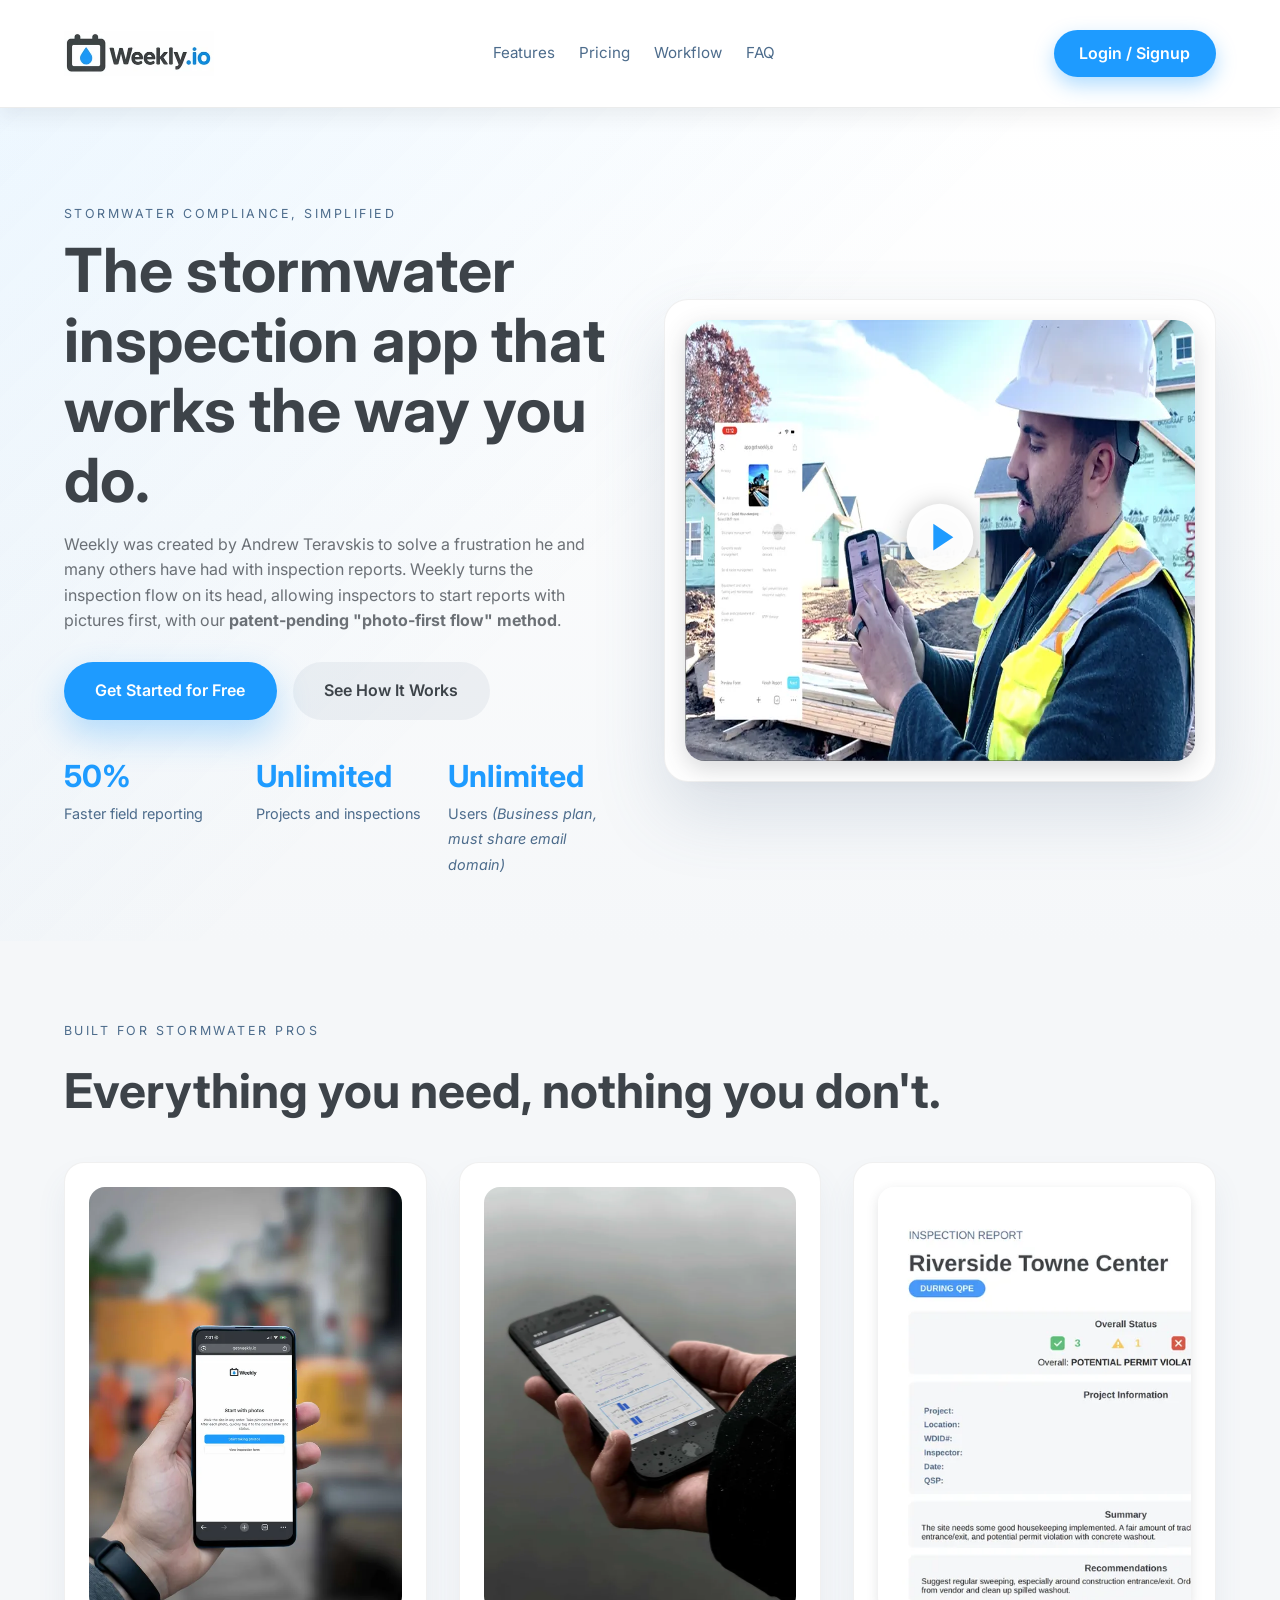
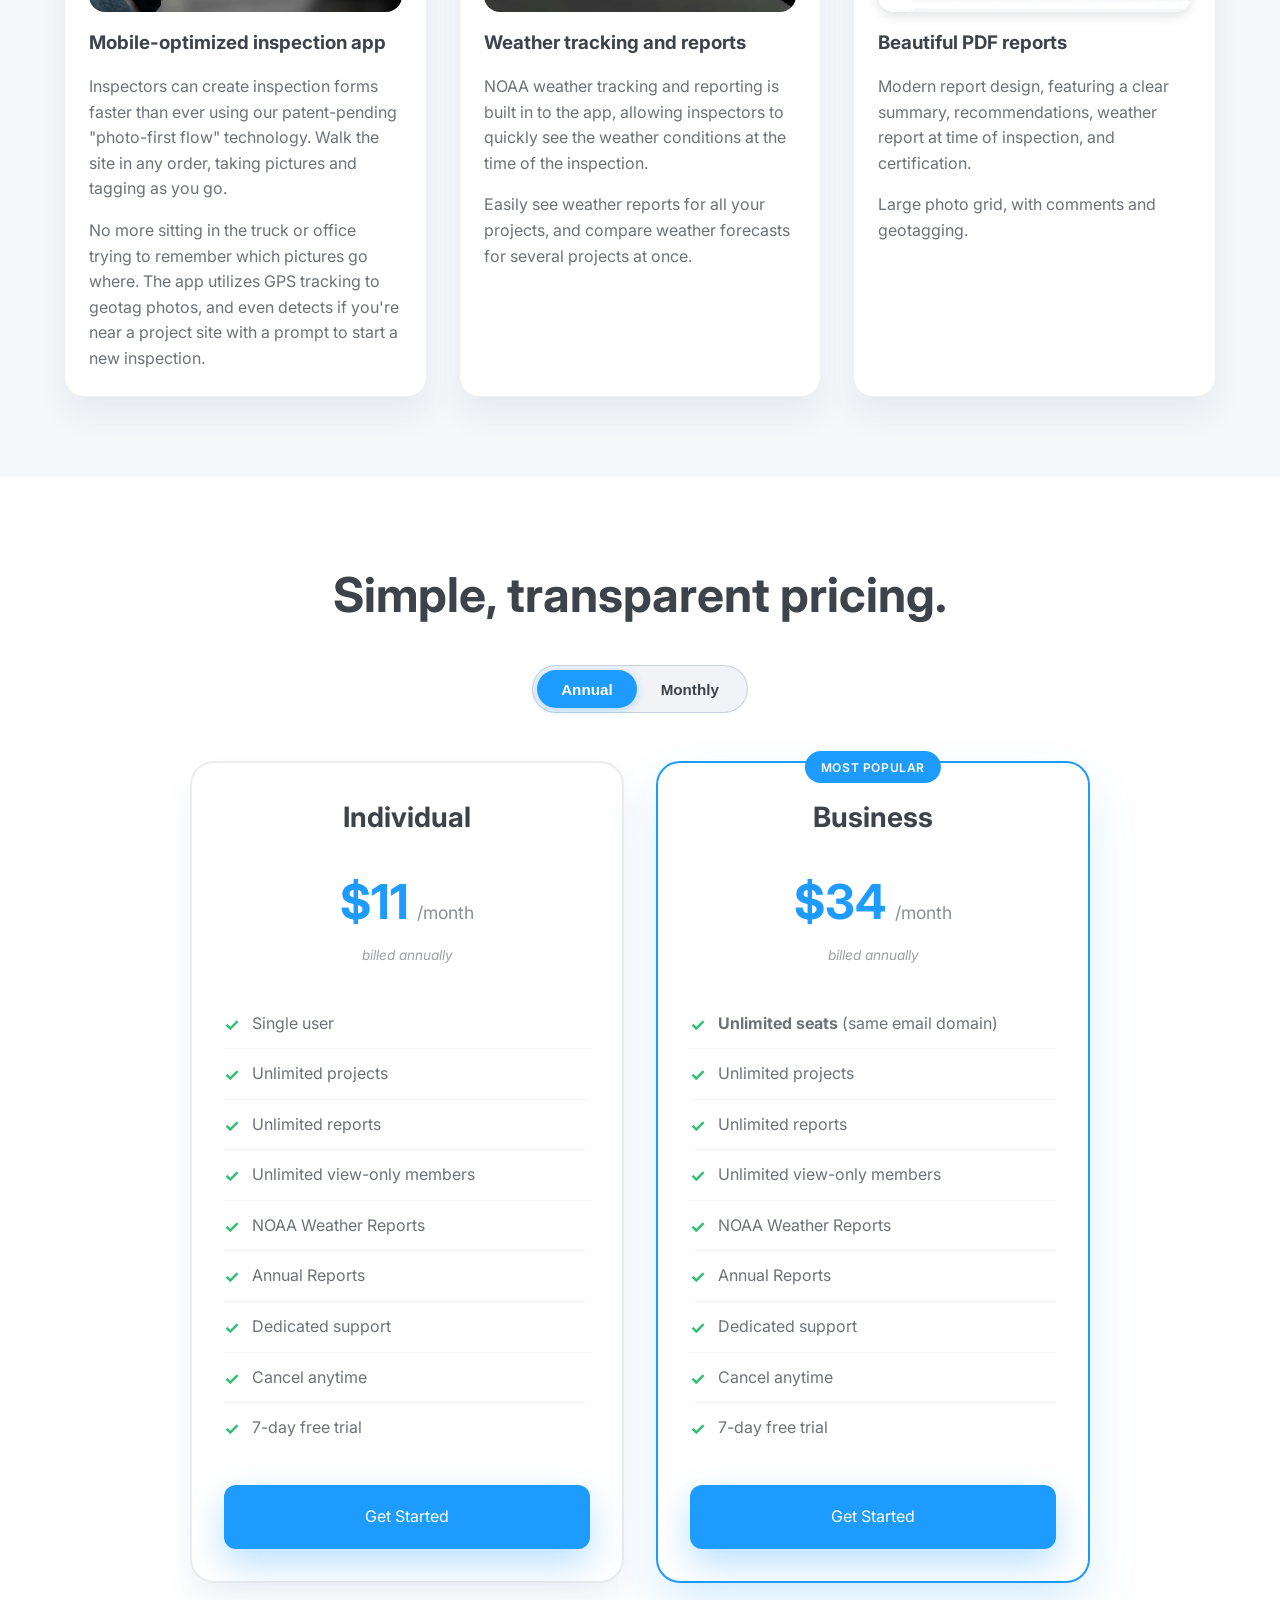
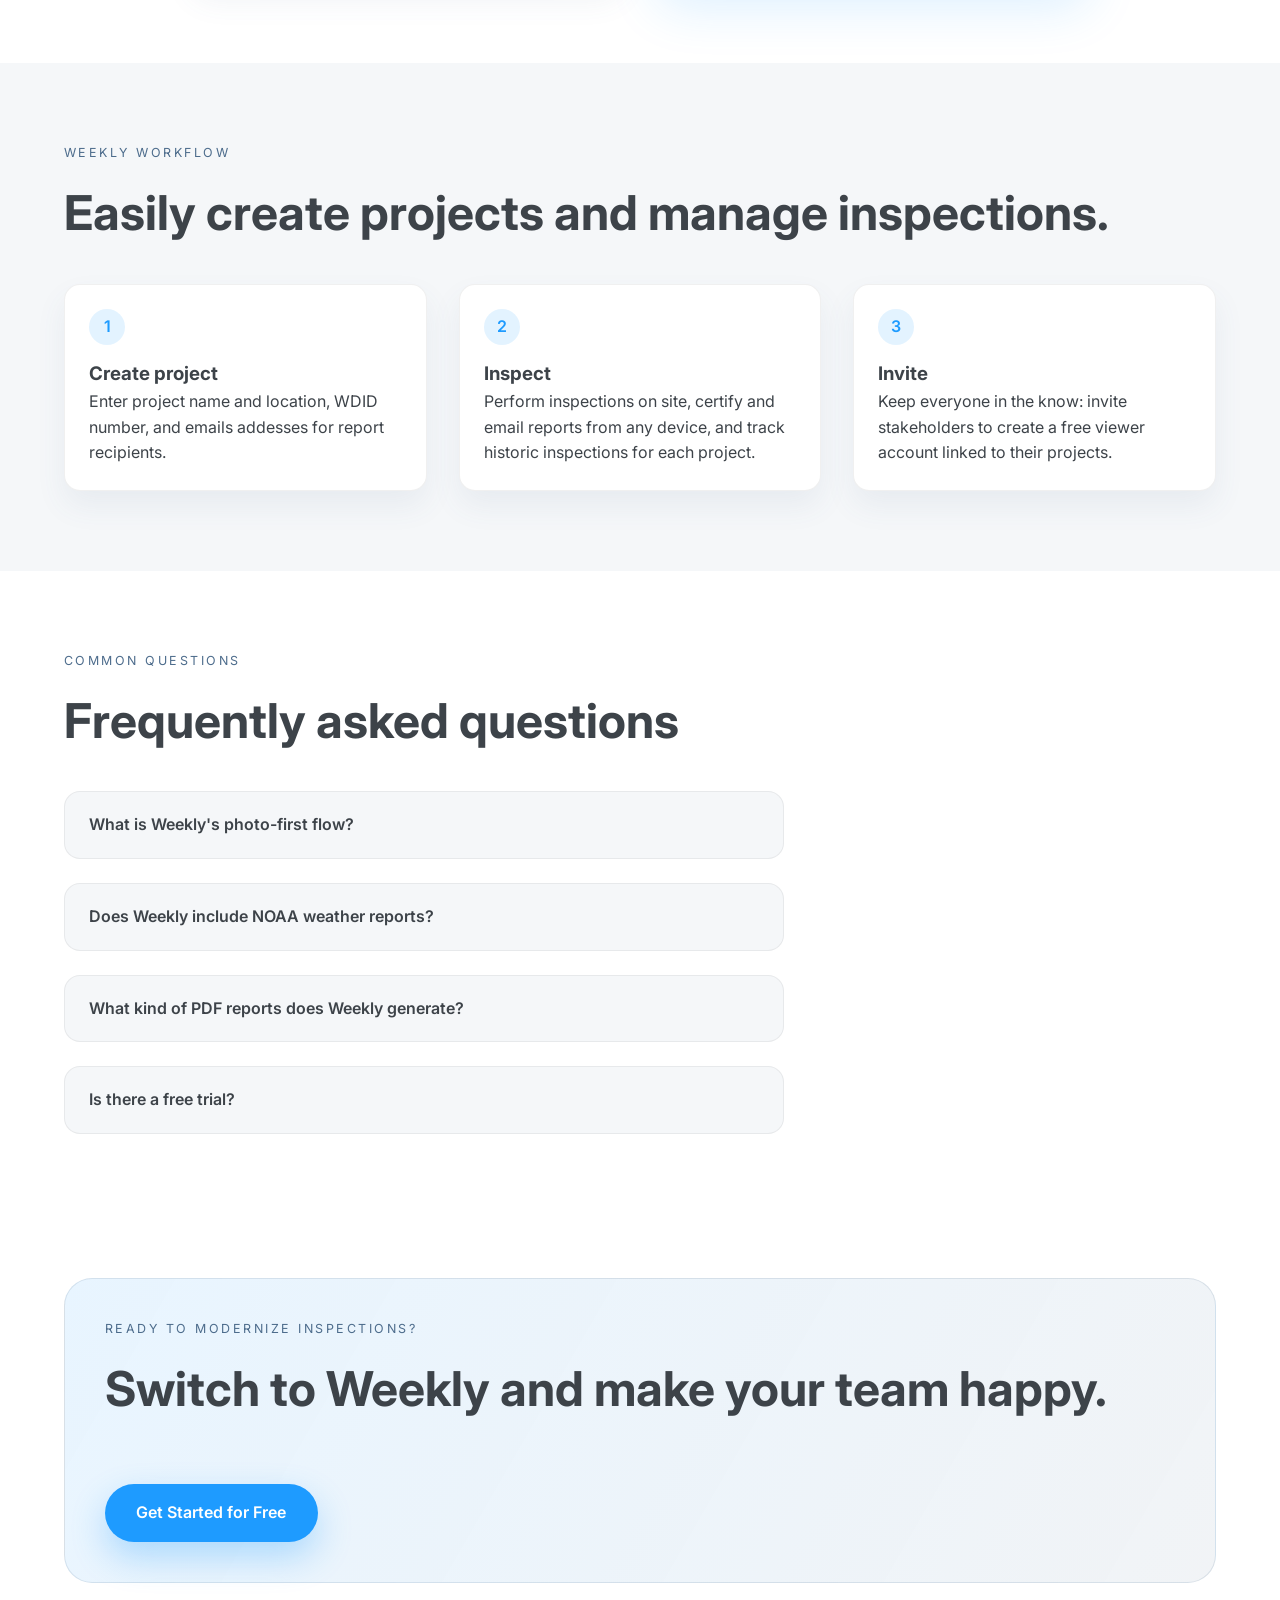
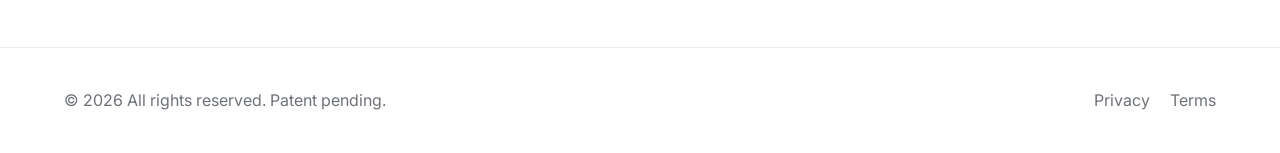
==== commit 57adad37: "SEO enhancements" ====
--- a/index.html
+++ b/index.html
@@ -4,24 +4,143 @@
   <meta charset="UTF-8" />
   <meta name="viewport" content="width=device-width, initial-scale=1.0" />
   <title>Weekly | Stormwater Inspection App</title>
+  <meta name="description" content="Weekly is the stormwater inspection app with patent-pending photo-first flow, NOAA weather reports, and beautiful PDF reports. Start free — 50% faster field reporting." />
+  <meta name="robots" content="index, follow" />
+  <link rel="canonical" href="https://getweekly.io/" />
+  <link rel="icon" href="/favicon.ico" sizes="any" />
+  <link rel="icon" type="image/png" sizes="32x32" href="/favicon-32x32.png" />
+  <link rel="icon" type="image/png" sizes="16x16" href="/favicon-16x16.png" />
+  <link rel="apple-touch-icon" href="/apple-touch-icon.png" />
+  <meta name="theme-color" content="#1E9BFF" />
+  <meta property="og:type" content="website" />
+  <meta property="og:url" content="https://getweekly.io/" />
+  <meta property="og:title" content="Weekly | Stormwater Inspection App" />
+  <meta property="og:description" content="Stormwater inspection app with photo-first flow, NOAA weather, and PDF reports. Built for inspectors who work in the field." />
+  <meta property="og:image" content="https://getweekly.io/images/og-image.jpg" />
+  <meta property="og:image:width" content="1200" />
+  <meta property="og:image:height" content="630" />
+  <meta name="twitter:card" content="summary_large_image" />
+  <meta name="twitter:title" content="Weekly | Stormwater Inspection App" />
+  <meta name="twitter:description" content="Stormwater inspection app with photo-first flow, NOAA weather, and PDF reports. Built for inspectors who work in the field." />
+  <meta name="twitter:image" content="https://getweekly.io/images/og-image.jpg" />
   <link rel="preconnect" href="https://fonts.googleapis.com">
   <link rel="preconnect" href="https://fonts.gstatic.com" crossorigin>
   <link href="https://fonts.googleapis.com/css2?family=Inter:wght@400;500;600;700&display=swap" rel="stylesheet">
   <link rel="stylesheet" href="styles.css" />
-  <meta name="description" content="Weekly streamlines stormwater inspections with modern workflows, automated reports, and real-time collaboration." />
+  <link rel="preload" as="image" href="images/video-thumbnail.webp" type="image/webp" />
+  <script type="application/ld+json">
+  {
+    "@context": "https://schema.org",
+    "@graph": [
+      {
+        "@type": "Organization",
+        "@id": "https://getweekly.io/#organization",
+        "name": "Weekly",
+        "url": "https://getweekly.io/",
+        "logo": "https://getweekly.io/images/weekly-logo.png",
+        "email": "support@weekly.io"
+      },
+      {
+        "@type": "WebSite",
+        "@id": "https://getweekly.io/#website",
+        "url": "https://getweekly.io/",
+        "name": "Weekly",
+        "publisher": { "@id": "https://getweekly.io/#organization" }
+      },
+      {
+        "@type": "SoftwareApplication",
+        "name": "Weekly",
+        "applicationCategory": "BusinessApplication",
+        "operatingSystem": "Web, iOS, Android",
+        "description": "Stormwater inspection app with photo-first workflows, NOAA weather reports, geotagged photos, and PDF compliance reports.",
+        "url": "https://getweekly.io/",
+        "offers": [
+          {
+            "@type": "Offer",
+            "name": "Individual",
+            "price": "11",
+            "priceCurrency": "USD",
+            "priceSpecification": {
+              "@type": "UnitPriceSpecification",
+              "price": "11",
+              "priceCurrency": "USD",
+              "unitText": "month",
+              "billingDuration": "P1Y"
+            }
+          },
+          {
+            "@type": "Offer",
+            "name": "Business",
+            "price": "34",
+            "priceCurrency": "USD",
+            "priceSpecification": {
+              "@type": "UnitPriceSpecification",
+              "price": "34",
+              "priceCurrency": "USD",
+              "unitText": "month",
+              "billingDuration": "P1Y"
+            }
+          }
+        ],
+        "provider": { "@id": "https://getweekly.io/#organization" }
+      },
+      {
+        "@type": "FAQPage",
+        "mainEntity": [
+          {
+            "@type": "Question",
+            "name": "What is Weekly's photo-first flow?",
+            "acceptedAnswer": {
+              "@type": "Answer",
+              "text": "Photo-first flow lets inspectors start stormwater reports with pictures first, tagging and organizing in the field in any order instead of filling forms before taking photos."
+            }
+          },
+          {
+            "@type": "Question",
+            "name": "Does Weekly include NOAA weather reports?",
+            "acceptedAnswer": {
+              "@type": "Answer",
+              "text": "Yes. NOAA weather tracking is built into Weekly so inspectors can see conditions at inspection time and compare forecasts across projects."
+            }
+          },
+          {
+            "@type": "Question",
+            "name": "What kind of PDF reports does Weekly generate?",
+            "acceptedAnswer": {
+              "@type": "Answer",
+              "text": "Weekly produces modern PDF inspection reports with summary, recommendations, weather at time of inspection, certification, and a geotagged photo grid with comments."
+            }
+          },
+          {
+            "@type": "Question",
+            "name": "Is there a free trial?",
+            "acceptedAnswer": {
+              "@type": "Answer",
+              "text": "Yes. Weekly offers a 7-day free trial on Individual and Business plans with unlimited projects and reports."
+            }
+          }
+        ]
+      }
+    ]
+  }
+  </script>
 </head>
 <body>
   <header class="site-header">
     <div class="container">
       <div class="brand">
-        <a href="#">
-          <img class="logo-img" src="Weekly Logo.png" alt="Weekly logo" />
+        <a href="/">
+          <picture>
+            <source srcset="images/weekly-logo.webp" type="image/webp" />
+            <img class="logo-img" src="images/weekly-logo.png" alt="Weekly stormwater inspection app logo" width="300" height="89" />
+          </picture>
         </a>
       </div>
       <nav class="nav-links">
         <a href="#features">Features</a>
         <a href="#pricing">Pricing</a>
         <a href="#workflow">Workflow</a>
+        <a href="#faq">FAQ</a>
       </nav>
       <a class="cta" href="https://app.getweekly.io">Login / Signup</a>
     </div>
@@ -56,9 +175,12 @@
         </div>
         <div class="hero-card">
           <div class="video-thumbnail-wrapper">
-            <img src="Thumbnail.png" alt="Video thumbnail" class="video-thumbnail" id="videoThumbnail" />
+            <picture>
+              <source srcset="images/video-thumbnail.webp" type="image/webp" />
+              <img src="images/video-thumbnail.jpg" alt="Weekly stormwater inspection app demo video" class="video-thumbnail" id="videoThumbnail" width="800" height="441" fetchpriority="high" />
+            </picture>
             <div class="play-button-overlay">
-              <svg class="play-icon" viewBox="0 0 24 24" fill="none" xmlns="http://www.w3.org/2000/svg">
+              <svg class="play-icon" viewBox="0 0 24 24" fill="none" xmlns="http://www.w3.org/2000/svg" aria-hidden="true">
                 <circle cx="12" cy="12" r="10" fill="rgba(255, 255, 255, 0.95)"/>
                 <path d="M10 8L16 12L10 16V8Z" fill="#1E9BFF"/>
               </svg>
@@ -74,19 +196,19 @@
         <h2>Everything you need, nothing you don't.</h2>
         <div class="feature-grid">
           <article>
-            <img src="Weekly Product Photo.jpg" alt="Mobile inspections" />
+            <img src="images/product-photo.webp" alt="Weekly mobile stormwater inspection app with photo-first flow on site" width="656" height="849" loading="lazy" />
             <h3>Mobile-optimized inspection app</h3>
             <p>Inspectors can create inspection forms faster than ever using our patent-pending "photo-first flow" technology. Walk the site in any order, taking pictures and tagging as you go.</p>
             <p>No more sitting in the truck or office trying to remember which pictures go where.  The app utilizes GPS tracking to geotag photos, and even detects if you're near a project site with a prompt to start a new inspection.</p>
           </article>
           <article>
-            <img src="Weather Photo.jpg" alt="Compliance reports" />
+            <img src="images/weather-photo.webp" alt="NOAA weather report integrated in Weekly stormwater inspections" width="637" height="850" loading="lazy" />
             <h3>Weather tracking and reports</h3>
             <p>NOAA weather tracking and reporting is built in to the app, allowing inspectors to quickly see the weather conditions at the time of the inspection.</p>
             <p>Easily see weather reports for all your projects, and compare weather forecasts for several projects at once.</p>
           </article>
           <article>
-            <img src="PDF Report.png" alt="Project management" class="pdf-report-img" />
+            <img src="images/pdf-report.webp" alt="Weekly stormwater inspection PDF report with photos and weather" class="pdf-report-img" width="656" height="565" loading="lazy" />
             <h3>Beautiful PDF reports</h3>
             <p>Modern report design, featuring a clear summary, recommendations, weather report at time of inspection, and certification.</p>
             <p>Large photo grid, with comments and geotagging.</p>
@@ -99,7 +221,7 @@
       <div class="container">
         <h2>Simple, transparent pricing.</h2>
         <div class="pricing-toggle-container">
-          <button class="pricing-toggle" id="pricingToggle" data-period="annual">
+          <button class="pricing-toggle" id="pricingToggle" data-period="annual" type="button" aria-label="Toggle annual or monthly pricing">
             <span class="toggle-option active" data-period="annual">Annual</span>
             <span class="toggle-option" data-period="monthly">Monthly</span>
           </button>
@@ -182,6 +304,31 @@
       </div>
     </section>
 
+    <section id="faq" class="faq">
+      <div class="container">
+        <p class="eyebrow">Common questions</p>
+        <h2>Frequently asked questions</h2>
+        <div class="faq-list">
+          <details>
+            <summary>What is Weekly's photo-first flow?</summary>
+            <p>Photo-first flow lets inspectors start stormwater reports with pictures first, tagging and organizing in the field in any order instead of filling forms before taking photos.</p>
+          </details>
+          <details>
+            <summary>Does Weekly include NOAA weather reports?</summary>
+            <p>Yes. NOAA weather tracking is built into Weekly so inspectors can see conditions at inspection time and compare forecasts across projects.</p>
+          </details>
+          <details>
+            <summary>What kind of PDF reports does Weekly generate?</summary>
+            <p>Weekly produces modern PDF inspection reports with summary, recommendations, weather at time of inspection, certification, and a geotagged photo grid with comments.</p>
+          </details>
+          <details>
+            <summary>Is there a free trial?</summary>
+            <p>Yes. Weekly offers a 7-day free trial on Individual and Business plans with unlimited projects and reports.</p>
+          </details>
+        </div>
+      </div>
+    </section>
+
     <section class="cta-banner" id="contact">
       <div class="container">
         <div>
@@ -189,184 +336,24 @@
           <h2>Switch to Weekly and make your team happy.</h2>
         </div>
         <div class="cta-actions">
-          <a class="primary" href="#demo">Get Started for Free</a>
+          <a class="primary" href="https://app.getweekly.io">Get Started for Free</a>
         </div>
       </div>
     </section>
   </main>
 
-  <!-- Privacy Policy Modal -->
-  <div id="privacyModal" class="modal" role="dialog" aria-modal="true" aria-labelledby="privacy-modal-title">
-    <div class="modal-overlay"></div>
-    <div class="modal-content">
-      <div class="modal-header">
-        <h2 id="privacy-modal-title">Privacy Policy — Weekly.io</h2>
-        <p class="legal-updated">Last Updated: November 2025</p>
-        <button class="modal-close" aria-label="Close privacy policy">&times;</button>
-      </div>
-      <div class="modal-body">
-        <div class="legal-content">
-          <p>
-            GetWeekly.io ("Weekly," "Weekly.io," "we," "our," or "us") provides software tools that help inspectors and organizations streamline
-            inspection workflows, generate reports, and manage site documentation. This Privacy Policy
-            explains how we collect, use, disclose, and safeguard your information when you use
-            Weekly.io and related services (the "Service").
-          </p>
-          <p>
-            If you do not agree with any part of this Privacy Policy, please discontinue use of the
-            Service.
-          </p>
-
-          <h3>1. Information We Collect</h3>
-          <h4>1.1 Information You Provide to Us</h4>
-          <p>We may collect information that you voluntarily provide when using the Service, including:</p>
-          <ul>
-            <li>
-              <strong>Account information:</strong> name, email address, phone number, organization name,
-              password.
-            </li>
-            <li>
-              <strong>Form submissions:</strong> inspection data, uploaded photos, notes, site information.
-            </li>
-            <li>
-              <strong>Payment information:</strong> processed through third-party providers (e.g., Stripe).
-              We do not store full payment card details.
-            </li>
-            <li>
-              <strong>Support inquiries:</strong> messages, attachments, or troubleshooting logs.
-            </li>
-          </ul>
-
-          <h4>1.2 Information Collected Automatically</h4>
-          <p>When you use the Service, we automatically collect:</p>
-          <ul>
-            <li>
-              <strong>Device and usage data:</strong> IP address, browser type, operating system, location,
-              pages viewed, access timestamps.
-            </li>
-            <li>
-              <strong>Log data:</strong> error logs, performance metrics, request metadata.
-            </li>
-            <li>
-              <strong>Cookies and tracking technologies:</strong> used to maintain sessions and improve user
-              experience.
-            </li>
-          </ul>
-
-          <h4>1.3 Information From Third Parties</h4>
-          <p>We may receive information from:</p>
-          <ul>
-            <li>Authentication providers (if you log in using SSO)</li>
-            <li>Payment processors</li>
-            <li>Organizations you are affiliated with who add you as a user</li>
-          </ul>
-
-          <h3>2. How We Use Your Information</h3>
-          <p>We use collected information to:</p>
-          <ul>
-            <li>Provide, maintain, and improve the Weekly platform</li>
-            <li>Personalize your experience</li>
-            <li>Generate inspection reports and forms</li>
-            <li>Facilitate account creation and authentication</li>
-            <li>Process payments and manage subscriptions</li>
-            <li>Send service-related notices, updates, and support responses</li>
-            <li>Detect, prevent, and respond to fraud or technical issues</li>
-            <li>Comply with legal obligations</li>
-          </ul>
-          <p>We do not sell personal information.</p>
-
-          <h3>3. How We Share Information</h3>
-          <p>We may share information with:</p>
-          <ul>
-            <li>
-              <strong>Service providers:</strong> hosting platforms, analytics tools, cloud storage, email
-              delivery services, payment processors
-            </li>
-            <li>
-              <strong>Your organization/account owner:</strong> if you are added to an organizational
-              account
-            </li>
-            <li>
-              <strong>Legal authorities:</strong> when required by law or to protect Weekly's rights,
-              security, and users
-            </li>
-            <li>
-              <strong>Business transfers:</strong> in the event of a merger, acquisition, or asset sale
-            </li>
-          </ul>
-          <p>We do not share inspection data with unrelated third parties.</p>
-
-          <h3>4. Data Security</h3>
-          <p>
-            We implement technical and organizational measures to protect your information, including:
-          </p>
-          <ul>
-            <li>Encryption in transit (TLS)</li>
-            <li>Access controls and role-based permissions</li>
-            <li>Regular security reviews and monitoring</li>
-          </ul>
-          <p>
-            However, no online system is fully secure, and we cannot guarantee absolute protection.
-          </p>
-
-          <h3>5. Data Retention</h3>
-          <p>We retain information for as long as:</p>
-          <ul>
-            <li>Your account is active, or</li>
-            <li>Required to provide the Service, or</li>
-            <li>Necessary to satisfy legal or business obligations</li>
-          </ul>
-          <p>You may request deletion of your data at any time (see Section 8).</p>
-
-          <h3>6. Children's Privacy</h3>
-          <p>
-            Weekly is not designed for individuals under 16, and we do not knowingly collect data from
-            minors. If we learn that we have collected data from a minor, we will delete it promptly.
-          </p>
-
-          <h3>7. International Users</h3>
-          <p>
-            If you access Weekly from outside the United States, you understand that your information may
-            be transferred to and processed in the U.S., where privacy laws may differ.
-          </p>
-
-          <h3>8. Your Rights</h3>
-          <p>Depending on your jurisdiction, you may have the right to:</p>
-          <ul>
-            <li>Access, update, or delete your information</li>
-            <li>Request a copy of your data</li>
-            <li>Object to or restrict processing</li>
-            <li>Withdraw consent (where applicable)</li>
-          </ul>
-          <p>
-            To exercise these rights, email us at: <a href="mailto:support@weekly.io">support@weekly.io</a>
-          </p>
-
-          <h3>9. Changes to This Policy</h3>
-          <p>
-            We may update this Privacy Policy periodically. The "Last Updated" date reflects
-            the current version. Changes become effective upon posting to the website.
-          </p>
-        </div>
-      </div>
-      <div class="modal-footer">
-        <button class="modal-close-btn">Close</button>
-      </div>
-    </div>
-  </div>
-
-  <!-- Video Modal -->
-  <div id="videoModal" class="modal video-modal" role="dialog" aria-modal="true">
+  <div id="videoModal" class="modal video-modal" role="dialog" aria-modal="true" aria-label="Product demo video">
     <div class="modal-overlay video-modal-overlay"></div>
     <div class="modal-content video-modal-content">
-      <button class="video-modal-close" aria-label="Close video">
-        <svg width="24" height="24" viewBox="0 0 24 24" fill="none" xmlns="http://www.w3.org/2000/svg">
+      <button class="video-modal-close" aria-label="Close video" type="button">
+        <svg width="24" height="24" viewBox="0 0 24 24" fill="none" xmlns="http://www.w3.org/2000/svg" aria-hidden="true">
           <path d="M18 6L6 18M6 6L18 18" stroke="currentColor" stroke-width="2" stroke-linecap="round" stroke-linejoin="round"/>
         </svg>
       </button>
       <div class="video-wrapper">
         <iframe 
           src="https://player.vimeo.com/video/1139658967?h=0dfd74a151" 
+          title="Weekly stormwater inspection app demo"
           frameborder="0" 
           allow="autoplay; fullscreen; picture-in-picture" 
           allowfullscreen
@@ -376,318 +363,71 @@
     </div>
   </div>
 
-  <!-- Terms of Service Modal -->
-  <div id="termsModal" class="modal" role="dialog" aria-modal="true" aria-labelledby="terms-modal-title">
-    <div class="modal-overlay"></div>
-    <div class="modal-content">
-      <div class="modal-header">
-        <h2 id="terms-modal-title">Terms of Service — Weekly.io</h2>
-        <p class="legal-updated">Last Updated: November 2025</p>
-        <button class="modal-close" aria-label="Close terms of service">&times;</button>
-      </div>
-      <div class="modal-body">
-        <div class="legal-content">
-          <p>
-            These Terms of Service ("Terms") govern your access to and use of GetWeekly.io
-            ("Weekly," "Weekly.io," "we," "our," "us")
-            and all related products and services (the "Service"). By using the Service, you agree
-            to these Terms.
-          </p>
-          <p>If you do not agree, do not use the Service.</p>
-
-          <h3>1. Eligibility</h3>
-          <p>You must:</p>
-          <ul>
-            <li>Be at least 16 years old,</li>
-            <li>Have the authority to enter into a binding agreement, and</li>
-            <li>Use the Service in compliance with all applicable laws and regulations.</li>
-          </ul>
-
-          <h3>2. Accounts & Security</h3>
-          <p>You are responsible for:</p>
-          <ul>
-            <li>Maintaining accurate account information,</li>
-            <li>Keeping your login credentials confidential, and</li>
-            <li>All activity that occurs under your account.</li>
-          </ul>
-          <p>
-            You agree to notify us immediately of any unauthorized access or suspicious activity. We may suspend
-            or terminate accounts that violate these Terms.
-          </p>
-
-          <h3>3. Use of the Service</h3>
-          <p>You may use Weekly only for lawful, authorized purposes. You agree not to:</p>
-          <ul>
-            <li>Upload malicious code or attempt to disrupt or degrade the Service,</li>
-            <li>Reverse-engineer, decompile, or attempt to access non-public areas of the platform,</li>
-            <li>Circumvent authentication or security measures,</li>
-            <li>Use the Service to store unlawful or harmful content, or</li>
-            <li>Misrepresent your identity or affiliation.</li>
-          </ul>
-          <p>
-            Weekly reserves the right to enforce usage limits or remove content that violates these Terms.
-          </p>
-
-          <h3>4. Subscriptions, Billing & Refunds</h3>
-          <h4>4.1 Subscriptions & Billing</h4>
-          <ul>
-            <li>Certain features require a paid subscription.</li>
-            <li>Fees are billed in advance and are non-refundable except as outlined in Section 4.2.</li>
-            <li>Subscriptions renew automatically unless canceled prior to the renewal date.</li>
-            <li>
-              By subscribing, you authorize Weekly (or our payment processor) to charge the applicable fees.
-            </li>
-            <li>We may update pricing with reasonable notice.</li>
-          </ul>
-
-          <h4>4.2 Refunds</h4>
-          <p>
-            Weekly subscriptions and usage fees are billed in advance and are generally non-refundable, except
-            under the following circumstances:
-          </p>
-          <p class="legal-subheading">(a) Billing Errors</p>
-          <p>
-            If you believe you were incorrectly charged—such as duplicate charges, incorrect amounts, or
-            subscription tier errors—you may request a refund within 30 days of the charge. We will
-            investigate and correct any verified billing errors.
-          </p>
-          <p class="legal-subheading">(b) Prohibited Refund Circumstances</p>
-          <p>Refunds will not be issued for:</p>
-          <ul>
-            <li>Partial months of service,</li>
-            <li>Unused time during an active subscription,</li>
-            <li>Failure to cancel prior to renewal,</li>
-            <li>Subscription downgrades during an active billing cycle, or</li>
-            <li>Accounts terminated for violations of these Terms.</li>
-          </ul>
-          <p class="legal-subheading">(c) Refund Requests</p>
-          <p>
-            To request a refund, contact Weekly support with:
-          </p>
-          <ul>
-            <li>Your account email address,</li>
-            <li>Transaction details, and</li>
-            <li>A description of the issue.</li>
-          </ul>
-          <p>Refunds are processed back to the original payment method when possible.</p>
-          <p class="legal-subheading">(d) Chargebacks</p>
-          <p>
-            Initiating a chargeback without first contacting Weekly may result in:
-          </p>
-          <ul>
-            <li>Immediate account suspension,</li>
-            <li>Denial of future refunds, and/or</li>
-            <li>Additional verification requirements to reinstate service.</li>
-          </ul>
-          <p>We encourage customers to contact us directly before initiating any payment disputes.</p>
-
-          <h3>5. Content Ownership</h3>
-          <h4>5.1 Your Content</h4>
-          <p>
-            You retain ownership of all inspection data, photos, notes, files, and materials you upload
-            ("User Content"). You grant Weekly a limited license to host, store, process, display,
-            and transmit User Content solely to operate and improve the Service.
-          </p>
-          <h4>5.2 Our Content</h4>
-          <p>
-            All software, trademarks, features, designs, and intellectual property remain the property of Weekly
-            and its licensors. You may not copy, modify, redistribute, or create derivative works from the
-            Service without prior written permission.
-          </p>
-
-          <h3>6. Privacy</h3>
-          <p>
-            Your use of the Service is governed by our Privacy Policy, which is incorporated by reference into
-            these Terms.
-          </p>
-
-          <h3>7. Service Availability</h3>
-          <p>
-            We strive for consistent uptime, but we do not guarantee continuous availability, error-free
-            operation, or complete data recovery in all circumstances. We may modify, suspend, or discontinue any
-            part of the Service at any time.
-          </p>
-
-          <h3>8. Termination</h3>
-          <p>You may stop using the Service at any time. We may suspend or terminate your access if:</p>
-          <ul>
-            <li>You violate these Terms,</li>
-            <li>Required by law, or</li>
-            <li>Necessary to protect the Service, our users, or our business.</li>
-          </ul>
-          <p>
-            Upon termination, we may delete your data after a reasonable period unless prohibited by law or
-            required for business or compliance purposes.
-          </p>
-
-          <h3>9. Disclaimers</h3>
-          <p>
-            The Service is provided "as is" and "as available" without warranties of any
-            kind, express or implied, including fitness for a particular purpose, non-infringement, accuracy,
-            reliability, or availability. Use of the Service is at your own risk.
-          </p>
-
-          <h3>10. Limitation of Liability</h3>
-          <p>
-            To the maximum extent permitted by law, Weekly is not liable for indirect, incidental,
-            consequential, special, or punitive damages. Weekly's total liability to you for any claim
-            will not exceed the amount paid by you in the 12 months preceding the event giving rise to the claim.
-          </p>
-
-          <h3>11. Indemnification</h3>
-          <p>
-            You agree to indemnify and hold Weekly harmless from any claims, damages, losses, liabilities, and
-            expenses (including attorneys' fees) arising out of your use or misuse of the Service, your
-            violation of these Terms, or your User Content.
-          </p>
-
-          <h3>12. Governing Law</h3>
-          <p>
-            These Terms are governed by the laws of the State of Michigan, without regard to conflict-of-law
-            principles.
-          </p>
-
-          <h3>13. Changes to the Terms</h3>
-          <p>
-            We may update these Terms periodically. Updated Terms become effective upon posting. Continued use of
-            the Service after changes are posted constitutes acceptance of the updated Terms.
-          </p>
-        </div>
-      </div>
-      <div class="modal-footer">
-        <button class="modal-close-btn">Close</button>
-      </div>
-    </div>
-  </div>
-
   <footer class="site-footer">
     <div class="container">
       <p>© <span id="year"></span> All rights reserved. Patent pending.</p>
       <div class="footer-links">
-        <a href="#" id="privacyLink">Privacy</a>
-        <a href="#" id="termsLink">Terms</a>
+        <a href="privacy.html">Privacy</a>
+        <a href="terms.html">Terms</a>
       </div>
     </div>
   </footer>
 
   <script>
-    // Wait for DOM to be fully loaded
     document.addEventListener('DOMContentLoaded', function() {
-      // Set year
       const yearElement = document.getElementById('year');
       if (yearElement) {
         yearElement.textContent = new Date().getFullYear();
       }
-      
-      // Pricing toggle functionality
+
       const pricingToggle = document.getElementById('pricingToggle');
       if (pricingToggle) {
         const toggleOptions = document.querySelectorAll('.toggle-option');
         const pricingAmounts = document.querySelectorAll('.pricing-amount');
-        
+
         pricingToggle.addEventListener('click', (e) => {
           const clickedOption = e.target.closest('.toggle-option');
           if (!clickedOption) return;
-          
+
           const period = clickedOption.dataset.period;
-          
-          // Update toggle active state
           toggleOptions.forEach(opt => opt.classList.toggle('active', opt === clickedOption));
           pricingToggle.dataset.period = period;
-          
-          // Update pricing displays
+
           pricingAmounts.forEach(amount => {
-            if (amount.dataset.period === period) {
-              amount.style.display = 'block';
-            } else {
-              amount.style.display = 'none';
-            }
+            amount.style.display = amount.dataset.period === period ? 'block' : 'none';
           });
         });
       }
 
-      // Modal functionality
-      const privacyModal = document.getElementById('privacyModal');
-      const termsModal = document.getElementById('termsModal');
-      const privacyLink = document.getElementById('privacyLink');
-      const termsLink = document.getElementById('termsLink');
-      const modalCloses = document.querySelectorAll('.modal-close, .modal-close-btn, .modal-overlay');
-
-      function openModal(modal) {
-        if (modal) {
-          modal.style.display = 'flex';
-          document.body.style.overflow = 'hidden';
-        }
-      }
-
-      function closeModal(modal) {
-        if (modal) {
-          modal.style.display = 'none';
-          document.body.style.overflow = '';
-        }
-      }
-
-      if (privacyLink && privacyModal) {
-        privacyLink.addEventListener('click', (e) => {
-          e.preventDefault();
-          openModal(privacyModal);
-        });
-      }
-
-      if (termsLink && termsModal) {
-        termsLink.addEventListener('click', (e) => {
-          e.preventDefault();
-          openModal(termsModal);
-        });
-      }
-
-      modalCloses.forEach(closeBtn => {
-        closeBtn.addEventListener('click', (e) => {
-          const modal = e.target.closest('.modal');
-          if (modal) {
-            closeModal(modal);
-          }
-        });
-      });
-
-      // Video modal functionality
       const videoModal = document.getElementById('videoModal');
       const videoThumbnailWrapper = document.querySelector('.video-thumbnail-wrapper');
-      
+
       if (videoModal && videoThumbnailWrapper) {
         const videoModalCloses = videoModal.querySelectorAll('.video-modal-close, .video-modal-overlay');
         const vimeoIframe = videoModal.querySelector('.vimeo-iframe');
 
-        videoThumbnailWrapper.addEventListener('click', () => {
-          openModal(videoModal);
+        function openVideoModal() {
+          videoModal.style.display = 'flex';
+          document.body.style.overflow = 'hidden';
+        }
+
+        function closeVideoModal() {
+          videoModal.style.display = 'none';
+          document.body.style.overflow = '';
+          if (vimeoIframe) {
+            vimeoIframe.src = vimeoIframe.src;
+          }
+        }
+
+        videoThumbnailWrapper.addEventListener('click', openVideoModal);
+
+        videoModalCloses.forEach(closeBtn => {
+          closeBtn.addEventListener('click', closeVideoModal);
         });
 
-        videoModalCloses.forEach(closeBtn => {
-          closeBtn.addEventListener('click', () => {
-            closeModal(videoModal);
-            // Pause video when modal closes
-            if (vimeoIframe) {
-              vimeoIframe.src = vimeoIframe.src; // Reset iframe to stop video
-            }
-          });
-        });
-
-        // Close modal on Escape key
         document.addEventListener('keydown', (e) => {
-          if (e.key === 'Escape') {
-            if (privacyModal && privacyModal.style.display === 'flex') {
-              closeModal(privacyModal);
-            }
-            if (termsModal && termsModal.style.display === 'flex') {
-              closeModal(termsModal);
-            }
-            if (videoModal && videoModal.style.display === 'flex') {
-              closeModal(videoModal);
-              // Pause video when modal closes
-              if (vimeoIframe) {
-                vimeoIframe.src = vimeoIframe.src; // Reset iframe to stop video
-              }
-            }
+          if (e.key === 'Escape' && videoModal.style.display === 'flex') {
+            closeVideoModal();
           }
         });
       }
--- a/styles.css
+++ b/styles.css
@@ -674,6 +674,7 @@
   margin-bottom: 1.25rem;
 }
 
+.legal-content h2,
 .legal-content h3 {
   font-size: 1.4rem;
   font-weight: 600;
@@ -715,6 +716,64 @@
   color: var(--storm-gray);
   margin-top: 1rem;
   margin-bottom: 0.5rem;
+}
+
+.legal-page {
+  padding: 5rem 0 4rem;
+}
+
+.legal-page h1 {
+  font-size: clamp(2rem, 4vw, 2.75rem);
+  margin-bottom: 0.5rem;
+  color: var(--storm-gray);
+}
+
+.legal-page .legal-updated {
+  margin-bottom: 2rem;
+}
+
+.faq {
+  padding: 5rem 0;
+  background: var(--mist-white);
+}
+
+.faq h2 {
+  font-size: clamp(2rem, 4vw, 3rem);
+  margin-bottom: 2rem;
+}
+
+.faq-list {
+  display: grid;
+  gap: 1.5rem;
+  max-width: 720px;
+}
+
+.faq-list details {
+  background: var(--light-gray);
+  border: 1px solid rgba(61, 67, 73, 0.08);
+  border-radius: 16px;
+  padding: 1.25rem 1.5rem;
+}
+
+.faq-list summary {
+  font-weight: 600;
+  color: var(--storm-gray);
+  cursor: pointer;
+  list-style: none;
+}
+
+.faq-list summary::-webkit-details-marker {
+  display: none;
+}
+
+.faq-list details[open] summary {
+  margin-bottom: 0.75rem;
+  color: var(--droplet-blue);
+}
+
+.faq-list details p {
+  color: rgba(61, 67, 73, 0.75);
+  line-height: 1.6;
 }
 
 /* Video Modal Styles */
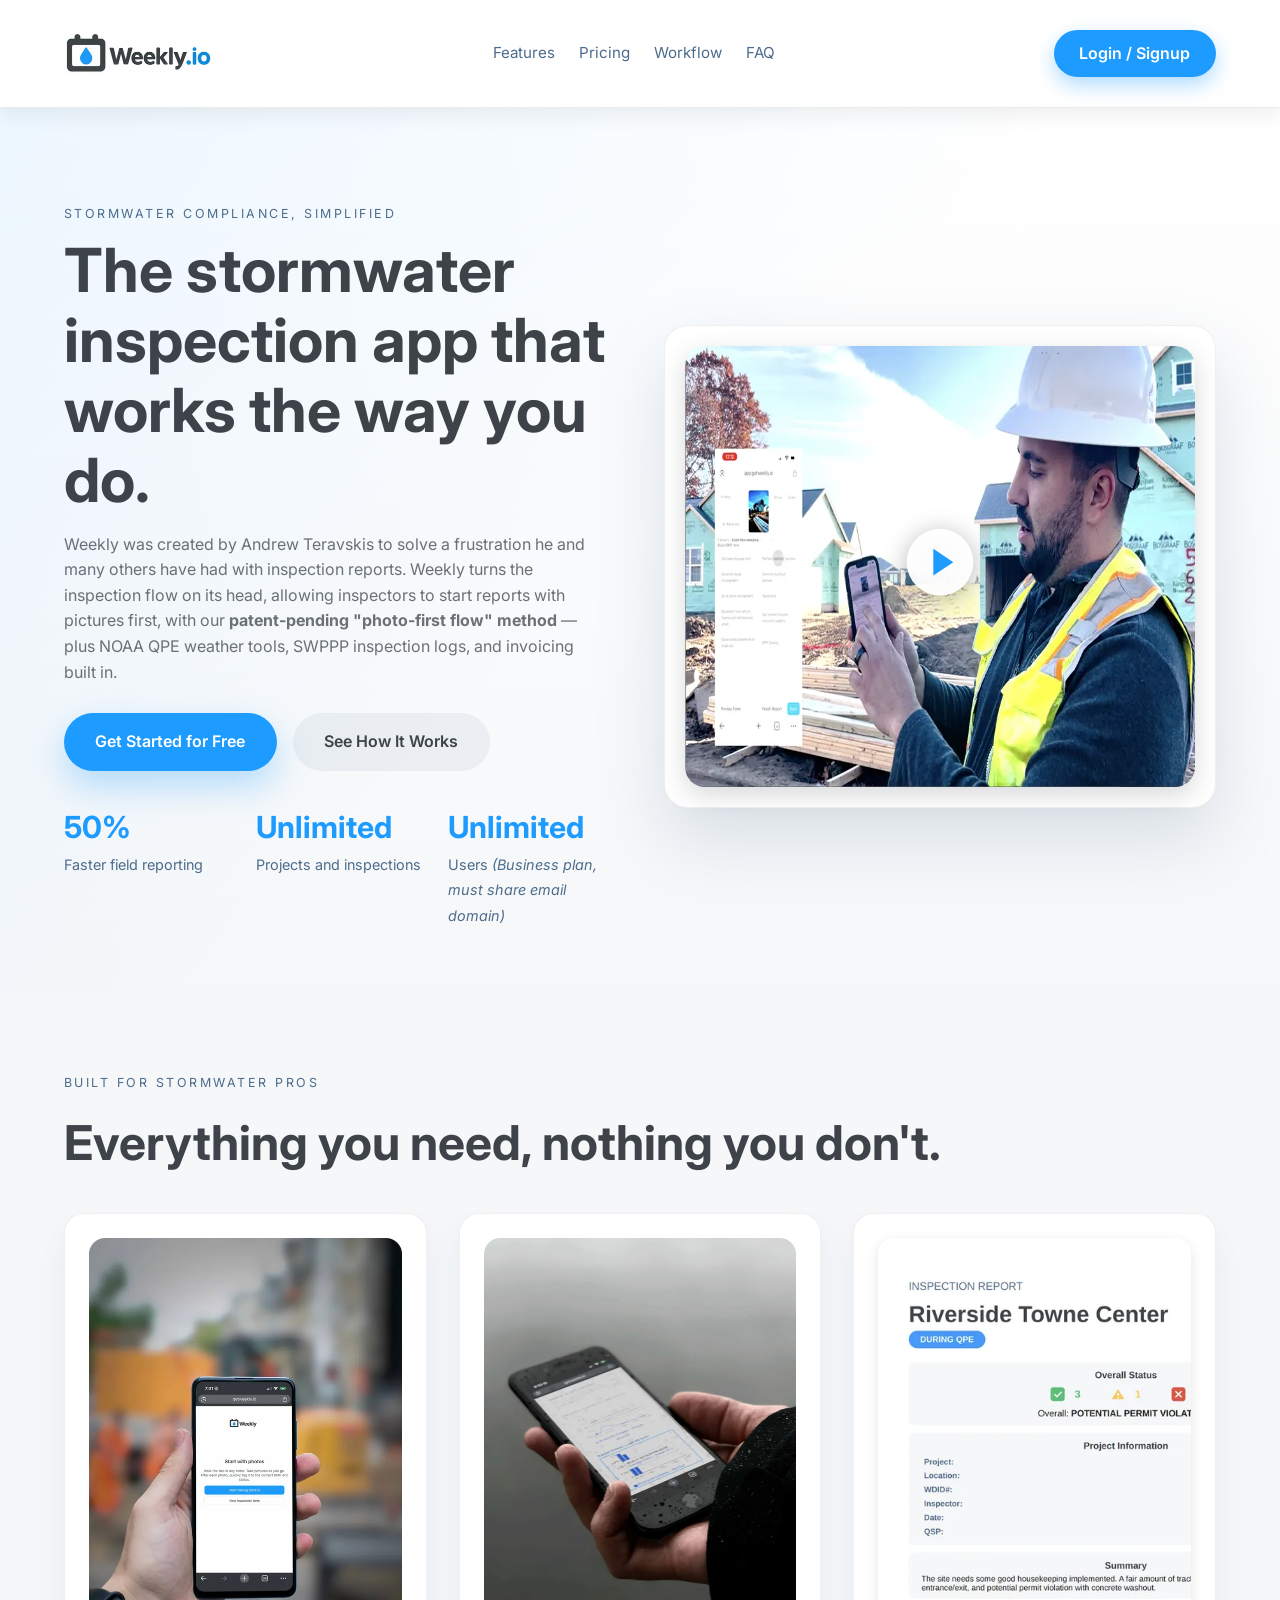
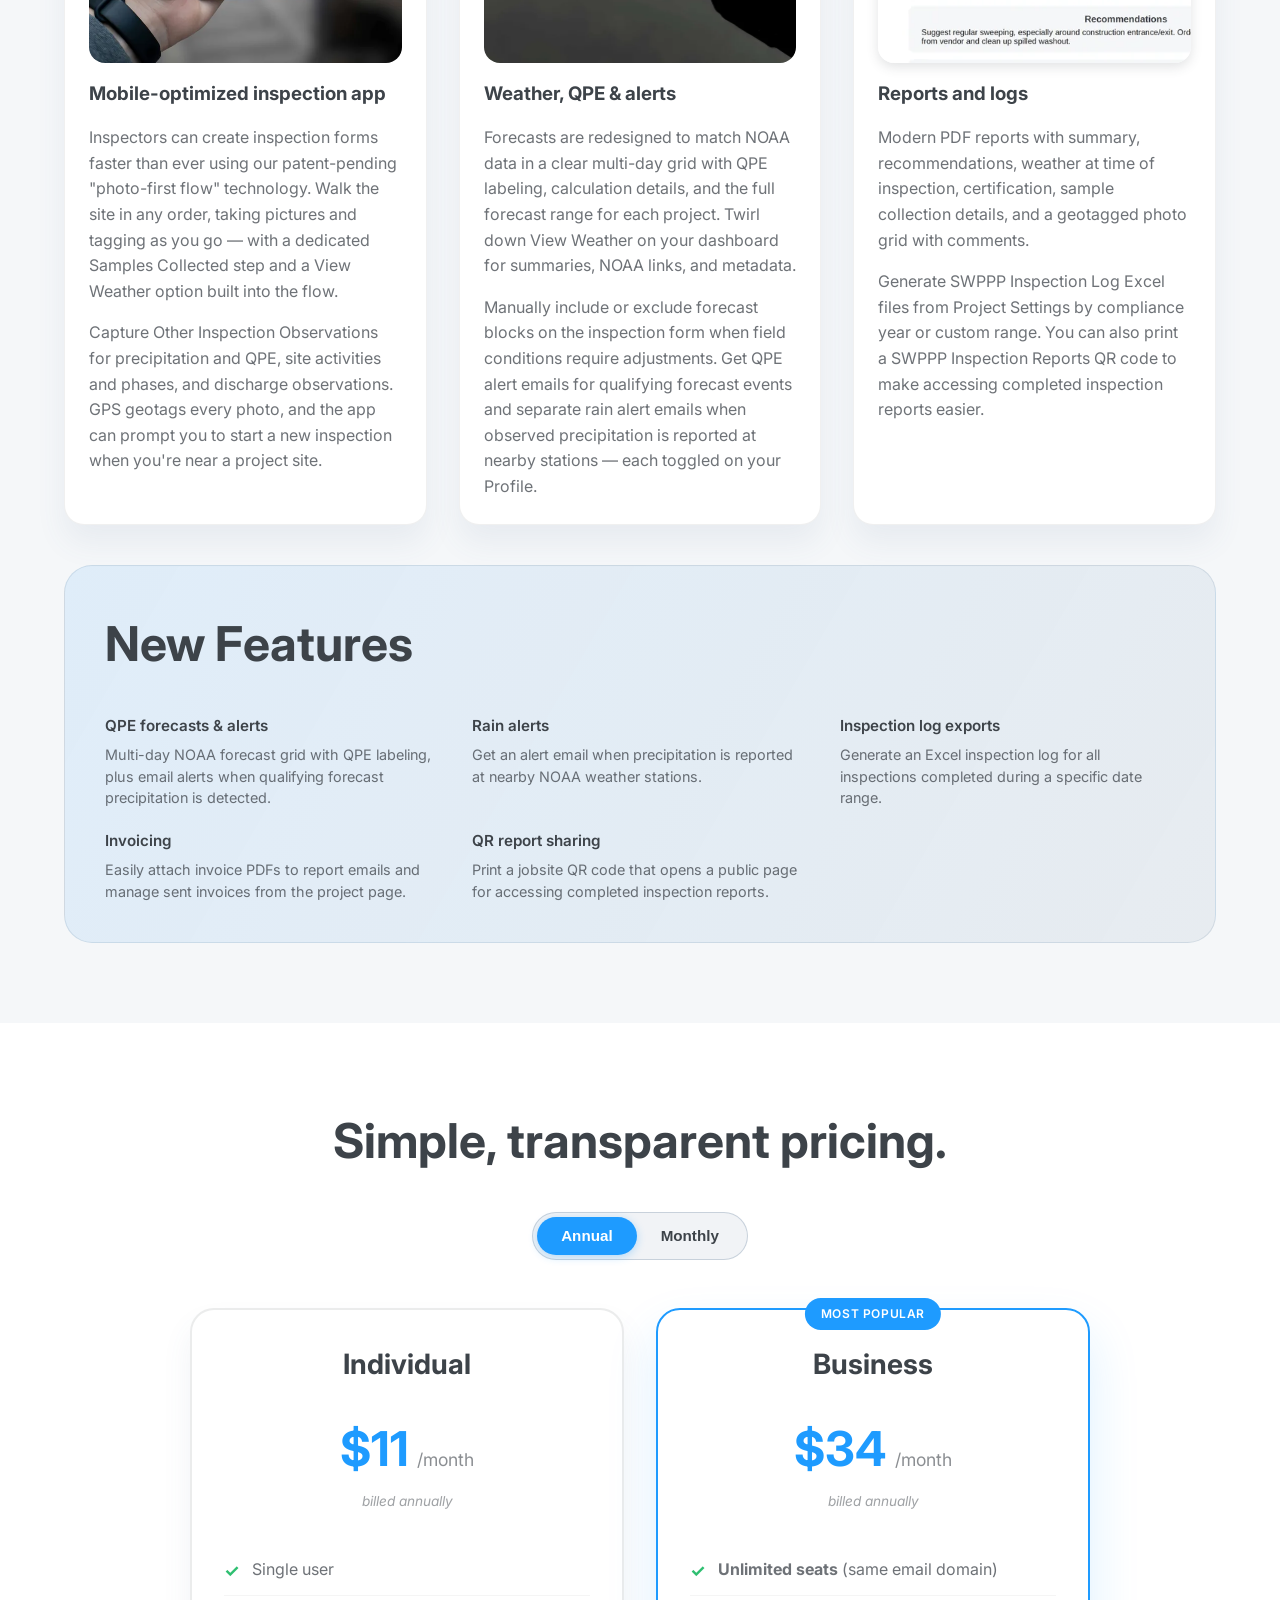
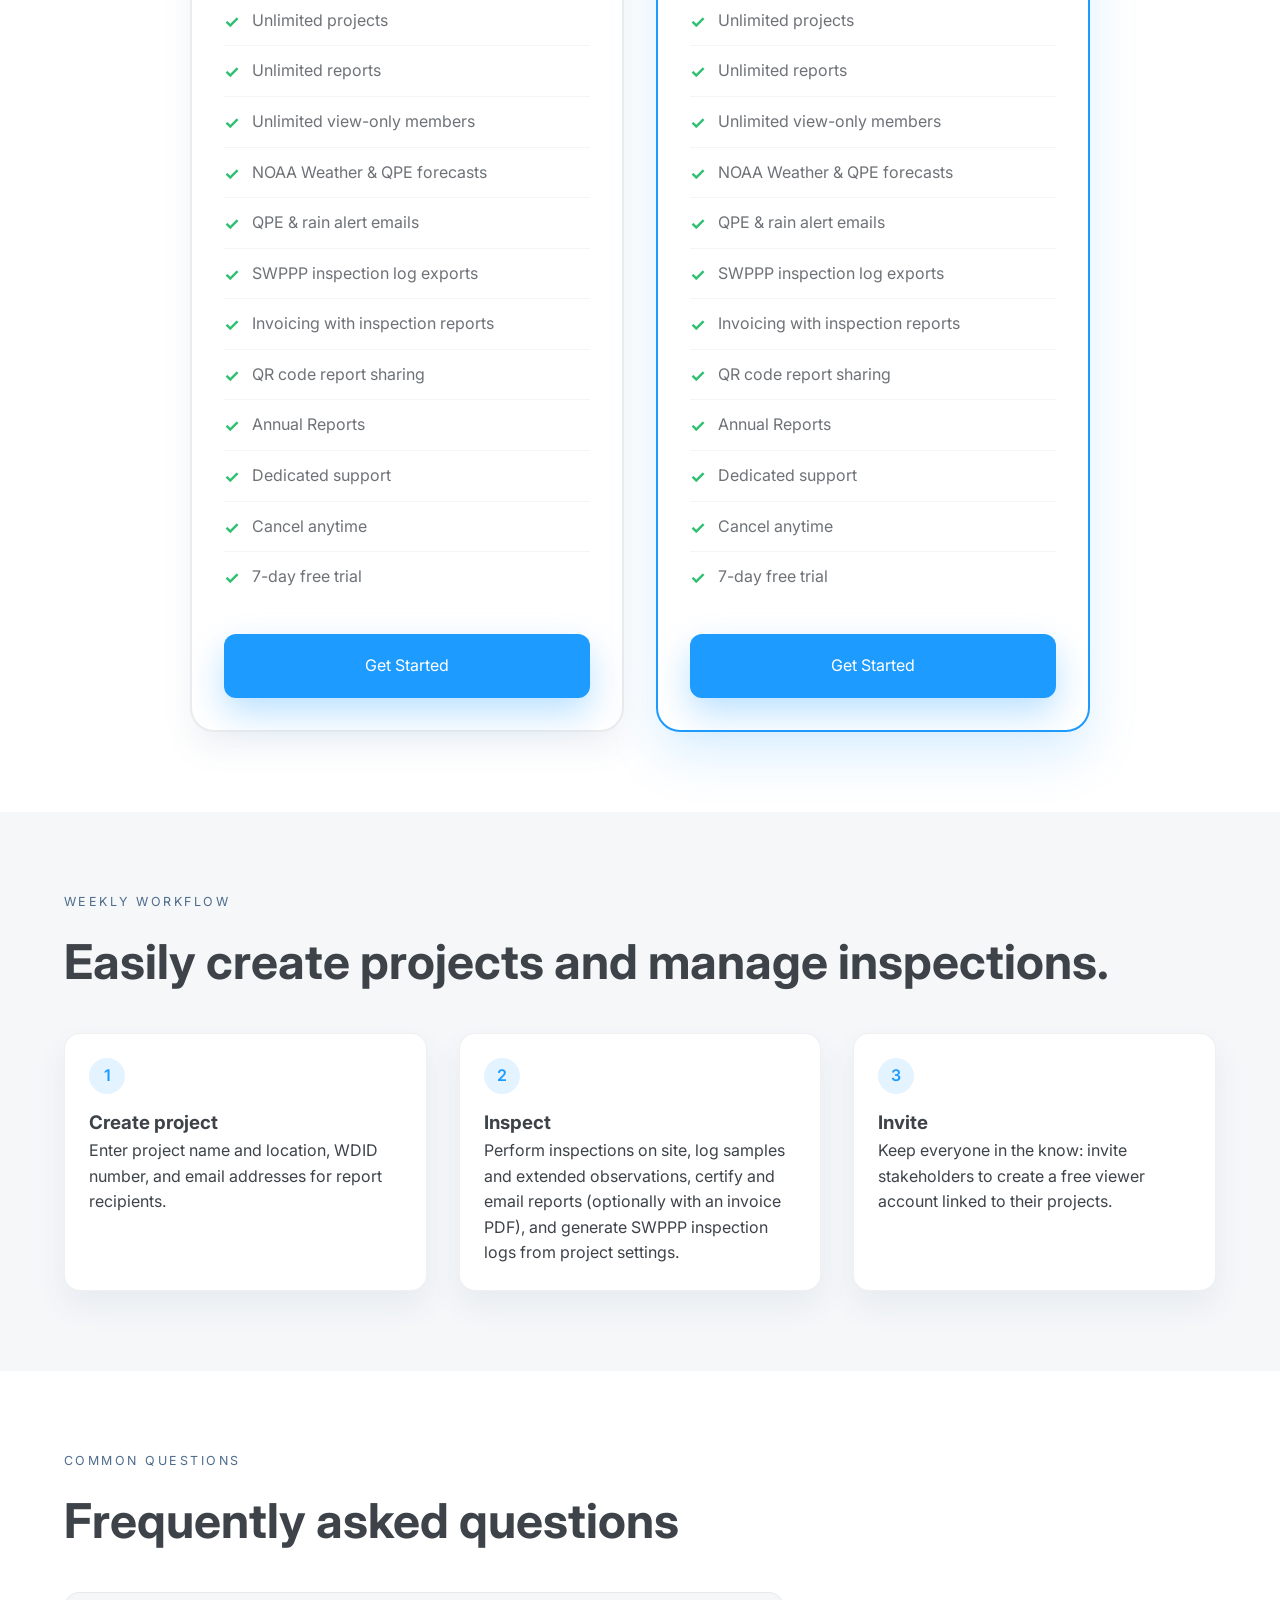
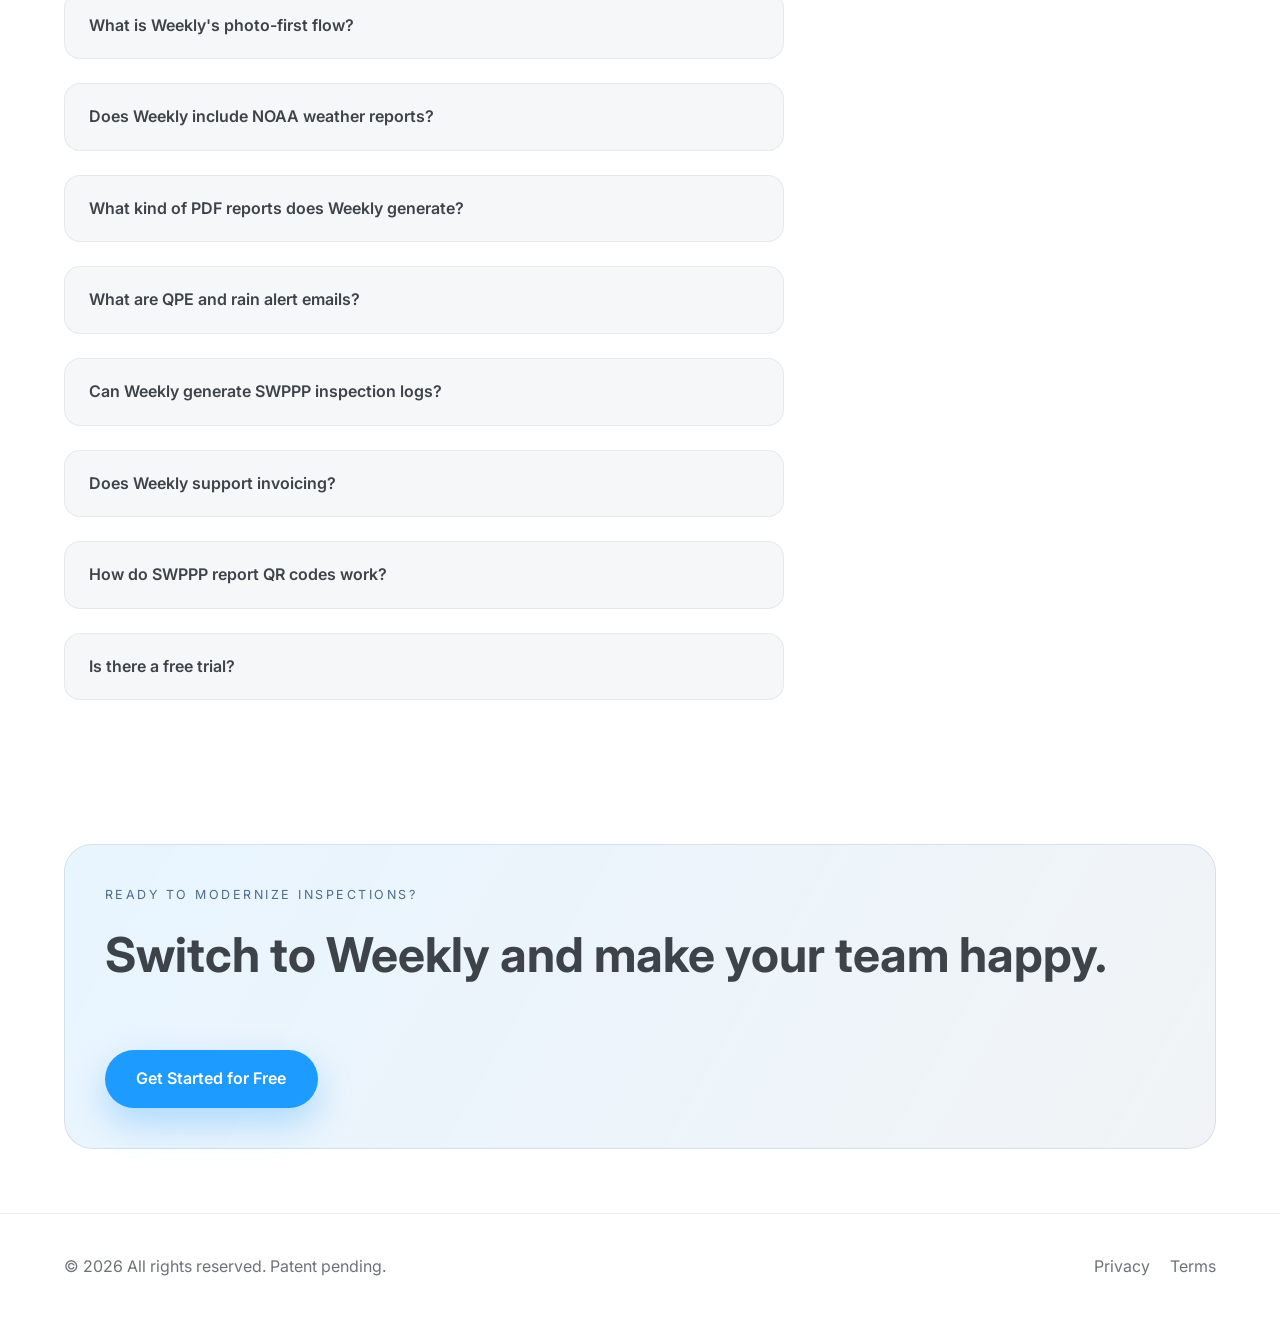
==== commit 07f86003: "Website updates" ====
--- a/index.html
+++ b/index.html
@@ -4,8 +4,9 @@
   <meta charset="UTF-8" />
   <meta name="viewport" content="width=device-width, initial-scale=1.0" />
   <title>Weekly | Stormwater Inspection App</title>
-  <meta name="description" content="Weekly is the stormwater inspection app with patent-pending photo-first flow, NOAA weather reports, and beautiful PDF reports. Start free — 50% faster field reporting." />
+  <meta name="description" content="Weekly is the stormwater inspection app with patent-pending photo-first flow, NOAA QPE weather tools, alert emails, SWPPP inspection logs, invoicing, and QR report sharing. Start free — 50% faster field reporting." />
   <meta name="robots" content="index, follow" />
+  <meta name="google-site-verification" content="z2JeHuPLkyBAu2ZDufxKP5RAyFPahhC2C_H0ipUdCyc" />
   <link rel="canonical" href="https://getweekly.io/" />
   <link rel="icon" href="/favicon.ico" sizes="any" />
   <link rel="icon" type="image/png" sizes="32x32" href="/favicon-32x32.png" />
@@ -15,13 +16,13 @@
   <meta property="og:type" content="website" />
   <meta property="og:url" content="https://getweekly.io/" />
   <meta property="og:title" content="Weekly | Stormwater Inspection App" />
-  <meta property="og:description" content="Stormwater inspection app with photo-first flow, NOAA weather, and PDF reports. Built for inspectors who work in the field." />
+  <meta property="og:description" content="Stormwater inspection app with photo-first flow, NOAA QPE weather tools, alert emails, SWPPP inspection logs, invoicing, and QR report sharing. Built for inspectors who work in the field." />
   <meta property="og:image" content="https://getweekly.io/images/og-image.jpg" />
   <meta property="og:image:width" content="1200" />
   <meta property="og:image:height" content="630" />
   <meta name="twitter:card" content="summary_large_image" />
   <meta name="twitter:title" content="Weekly | Stormwater Inspection App" />
-  <meta name="twitter:description" content="Stormwater inspection app with photo-first flow, NOAA weather, and PDF reports. Built for inspectors who work in the field." />
+  <meta name="twitter:description" content="Stormwater inspection app with photo-first flow, NOAA QPE weather tools, alert emails, SWPPP inspection logs, invoicing, and QR report sharing. Built for inspectors who work in the field." />
   <meta name="twitter:image" content="https://getweekly.io/images/og-image.jpg" />
   <link rel="preconnect" href="https://fonts.googleapis.com">
   <link rel="preconnect" href="https://fonts.gstatic.com" crossorigin>
@@ -52,7 +53,7 @@
         "name": "Weekly",
         "applicationCategory": "BusinessApplication",
         "operatingSystem": "Web, iOS, Android",
-        "description": "Stormwater inspection app with photo-first workflows, NOAA weather reports, geotagged photos, and PDF compliance reports.",
+        "description": "Stormwater inspection app with photo-first workflows, NOAA QPE weather tools, alert emails, SWPPP inspection logs, invoicing, QR report sharing, geotagged photos, and PDF compliance reports.",
         "url": "https://getweekly.io/",
         "offers": [
           {
@@ -100,7 +101,7 @@
             "name": "Does Weekly include NOAA weather reports?",
             "acceptedAnswer": {
               "@type": "Answer",
-              "text": "Yes. NOAA weather tracking is built into Weekly so inspectors can see conditions at inspection time and compare forecasts across projects."
+              "text": "Yes. NOAA weather and QPE forecasts are built into Weekly with a dashboard Weather / QPE panel, multi-day forecast grids, and conditions at inspection time across all your projects."
             }
           },
           {
@@ -108,7 +109,39 @@
             "name": "What kind of PDF reports does Weekly generate?",
             "acceptedAnswer": {
               "@type": "Answer",
-              "text": "Weekly produces modern PDF inspection reports with summary, recommendations, weather at time of inspection, certification, and a geotagged photo grid with comments."
+              "text": "Weekly produces modern PDF inspection reports with summary, recommendations, weather at time of inspection, sample collection details, certification, and a geotagged photo grid with comments."
+            }
+          },
+          {
+            "@type": "Question",
+            "name": "What are QPE and rain alert emails?",
+            "acceptedAnswer": {
+              "@type": "Answer",
+              "text": "QPE alert emails notify you when a qualifying forecast precipitation event is detected for a project. Rain alert emails notify you when observed precipitation is reported at a nearby NOAA weather station. Each alert type is distinct and can be turned on or off from your Profile."
+            }
+          },
+          {
+            "@type": "Question",
+            "name": "Can Weekly generate SWPPP inspection logs?",
+            "acceptedAnswer": {
+              "@type": "Answer",
+              "text": "Yes. From Project Settings you can generate a downloadable SWPPP Inspection Log Excel file populated from certified inspections, for the current compliance year (July 1 through June 30) or a custom date range. Past exports are saved in a history table."
+            }
+          },
+          {
+            "@type": "Question",
+            "name": "Does Weekly support invoicing?",
+            "acceptedAnswer": {
+              "@type": "Answer",
+              "text": "Yes. Save invoice defaults in your Profile, set inspection pricing on projects, and optionally attach an invoice PDF when sending inspection reports. Sent invoices can be resent, downloaded, edited, or voided from the project page."
+            }
+          },
+          {
+            "@type": "Question",
+            "name": "How do SWPPP report QR codes work?",
+            "acceptedAnswer": {
+              "@type": "Answer",
+              "text": "Projects include a SWPPP Inspection Reports QR Code option that creates a printable jobsite sign. Anyone who scans the code can open a public project report page limited to certified inspection reports. You can print the QR code or copy the share link from the project page."
             }
           },
           {
@@ -153,7 +186,7 @@
           <p class="eyebrow">Stormwater compliance, simplified</p>
           <h1>The stormwater inspection app that works the way you do.</h1>
           <p class="subtitle">Weekly was created by Andrew Teravskis to solve a frustration he and many others have had with inspection reports. Weekly turns the inspection flow on its head, 
-            allowing inspectors to start reports with pictures first, with our <strong>patent-pending "photo-first flow" method</strong>.</p>
+            allowing inspectors to start reports with pictures first, with our <strong>patent-pending "photo-first flow" method</strong> — plus NOAA QPE weather tools, SWPPP inspection logs, and invoicing built in.</p>
           <div class="hero-actions">
             <a class="primary" href="https://app.getweekly.io">Get Started for Free</a>
             <a class="secondary" href="#features">See How It Works</a>
@@ -196,23 +229,48 @@
         <h2>Everything you need, nothing you don't.</h2>
         <div class="feature-grid">
           <article>
-            <img src="images/product-photo.webp" alt="Weekly mobile stormwater inspection app with photo-first flow on site" width="656" height="849" loading="lazy" />
+            <img src="images/product-photo.webp" alt="Weekly mobile stormwater inspection app with photo-first flow, samples collected, and extended observations" width="656" height="849" loading="lazy" />
             <h3>Mobile-optimized inspection app</h3>
-            <p>Inspectors can create inspection forms faster than ever using our patent-pending "photo-first flow" technology. Walk the site in any order, taking pictures and tagging as you go.</p>
-            <p>No more sitting in the truck or office trying to remember which pictures go where.  The app utilizes GPS tracking to geotag photos, and even detects if you're near a project site with a prompt to start a new inspection.</p>
+            <p>Inspectors can create inspection forms faster than ever using our patent-pending "photo-first flow" technology. Walk the site in any order, taking pictures and tagging as you go — with a dedicated Samples Collected step and a View Weather option built into the flow.</p>
+            <p>Capture Other Inspection Observations for precipitation and QPE, site activities and phases, and discharge observations. GPS geotags every photo, and the app can prompt you to start a new inspection when you're near a project site.</p>
           </article>
           <article>
-            <img src="images/weather-photo.webp" alt="NOAA weather report integrated in Weekly stormwater inspections" width="637" height="850" loading="lazy" />
-            <h3>Weather tracking and reports</h3>
-            <p>NOAA weather tracking and reporting is built in to the app, allowing inspectors to quickly see the weather conditions at the time of the inspection.</p>
-            <p>Easily see weather reports for all your projects, and compare weather forecasts for several projects at once.</p>
+            <img src="images/weather-photo.webp" alt="NOAA QPE weather forecasts and alert emails in Weekly stormwater inspections" width="637" height="850" loading="lazy" />
+            <h3>Weather, QPE &amp; alerts</h3>
+            <p>Forecasts are redesigned to match NOAA data in a clear multi-day grid with QPE labeling, calculation details, and the full forecast range for each project. Twirl down View Weather on your dashboard for summaries, NOAA links, and metadata.</p>
+            <p>Manually include or exclude forecast blocks on the inspection form when field conditions require adjustments. Get QPE alert emails for qualifying forecast events and separate rain alert emails when observed precipitation is reported at nearby stations — each toggled on your Profile.</p>
           </article>
           <article>
-            <img src="images/pdf-report.webp" alt="Weekly stormwater inspection PDF report with photos and weather" class="pdf-report-img" width="656" height="565" loading="lazy" />
-            <h3>Beautiful PDF reports</h3>
-            <p>Modern report design, featuring a clear summary, recommendations, weather report at time of inspection, and certification.</p>
-            <p>Large photo grid, with comments and geotagging.</p>
+            <img src="images/pdf-report.webp" alt="Weekly SWPPP inspection PDF report with samples, QR code sharing, inspection logs, and invoicing" class="pdf-report-img" width="656" height="565" loading="lazy" />
+            <h3>Reports and logs</h3>
+            <p>Modern PDF reports with summary, recommendations, weather at time of inspection, certification, sample collection details, and a geotagged photo grid with comments.</p>
+            <p>Generate SWPPP Inspection Log Excel files from Project Settings by compliance year or custom range. You can also print a SWPPP Inspection Reports QR code to make accessing completed inspection reports easier.</p>
           </article>
+        </div>
+        <div class="features-new-card" aria-labelledby="new-features-heading">
+          <h2 id="new-features-heading">New Features</h2>
+          <ul class="features-new-list">
+            <li>
+              <strong>QPE forecasts &amp; alerts</strong>
+              <p>Multi-day NOAA forecast grid with QPE labeling, plus email alerts when qualifying forecast precipitation is detected.</p>
+            </li>
+            <li>
+              <strong>Rain alerts</strong>
+              <p>Get an alert email when precipitation is reported at nearby NOAA weather stations.</p>
+            </li>
+            <li>
+              <strong>Inspection log exports</strong>
+              <p>Generate an Excel inspection log for all inspections completed during a specific date range.</p>
+            </li>
+            <li>
+              <strong>Invoicing</strong>
+              <p>Easily attach invoice PDFs to report emails and manage sent invoices from the project page.</p>
+            </li>
+            <li>
+              <strong>QR report sharing</strong>
+              <p>Print a jobsite QR code that opens a public page for accessing completed inspection reports.</p>
+            </li>
+          </ul>
         </div>
       </div>
     </section>
@@ -243,7 +301,11 @@
               <li>Unlimited projects</li>
               <li>Unlimited reports</li>
               <li>Unlimited view-only members</li>
-              <li>NOAA Weather Reports</li>
+              <li>NOAA Weather &amp; QPE forecasts</li>
+              <li>QPE &amp; rain alert emails</li>
+              <li>SWPPP inspection log exports</li>
+              <li>Invoicing with inspection reports</li>
+              <li>QR code report sharing</li>
               <li>Annual Reports</li>
               <li>Dedicated support</li>
               <li>Cancel anytime</li>
@@ -268,7 +330,11 @@
               <li>Unlimited projects</li>
               <li>Unlimited reports</li>
               <li>Unlimited view-only members</li>
-              <li>NOAA Weather Reports</li>
+              <li>NOAA Weather &amp; QPE forecasts</li>
+              <li>QPE &amp; rain alert emails</li>
+              <li>SWPPP inspection log exports</li>
+              <li>Invoicing with inspection reports</li>
+              <li>QR code report sharing</li>
               <li>Annual Reports</li>
               <li>Dedicated support</li>
               <li>Cancel anytime</li>
@@ -288,12 +354,12 @@
           <div>
             <span>1</span>
             <h3>Create project</h3>
-            <p>Enter project name and location, WDID number, and emails addesses for report recipients.</p>
+            <p>Enter project name and location, WDID number, and email addresses for report recipients.</p>
           </div>
           <div>
             <span>2</span>
             <h3>Inspect</h3>
-            <p>Perform inspections on site, certify and email reports from any device, and track historic inspections for each project.</p>
+            <p>Perform inspections on site, log samples and extended observations, certify and email reports (optionally with an invoice PDF), and generate SWPPP inspection logs from project settings.</p>
           </div>
           <div>
             <span>3</span>
@@ -315,11 +381,27 @@
           </details>
           <details>
             <summary>Does Weekly include NOAA weather reports?</summary>
-            <p>Yes. NOAA weather tracking is built into Weekly so inspectors can see conditions at inspection time and compare forecasts across projects.</p>
+            <p>Yes. NOAA weather and QPE forecasts are built into Weekly with a dashboard Weather / QPE panel, multi-day forecast grids, and conditions at inspection time across all your projects.</p>
           </details>
           <details>
             <summary>What kind of PDF reports does Weekly generate?</summary>
-            <p>Weekly produces modern PDF inspection reports with summary, recommendations, weather at time of inspection, certification, and a geotagged photo grid with comments.</p>
+            <p>Weekly produces modern PDF inspection reports with summary, recommendations, weather at time of inspection, sample collection details, certification, and a geotagged photo grid with comments.</p>
+          </details>
+          <details>
+            <summary>What are QPE and rain alert emails?</summary>
+            <p>QPE alert emails notify you when a qualifying forecast precipitation event is detected for a project. Rain alert emails notify you when observed precipitation is reported at a nearby NOAA weather station. Each alert type is distinct and can be turned on or off from your Profile.</p>
+          </details>
+          <details>
+            <summary>Can Weekly generate SWPPP inspection logs?</summary>
+            <p>Yes. From Project Settings you can generate a downloadable SWPPP Inspection Log Excel file populated from certified inspections, for the current compliance year (July 1 through June 30) or a custom date range. Past exports are saved in a history table.</p>
+          </details>
+          <details>
+            <summary>Does Weekly support invoicing?</summary>
+            <p>Yes. Save invoice defaults in your Profile, set inspection pricing on projects, and optionally attach an invoice PDF when sending inspection reports. Sent invoices can be resent, downloaded, edited, or voided from the project page.</p>
+          </details>
+          <details>
+            <summary>How do SWPPP report QR codes work?</summary>
+            <p>Projects include a SWPPP Inspection Reports QR Code option that creates a printable jobsite sign. Anyone who scans the code can open a public project report page limited to certified inspection reports. You can print the QR code or copy the share link from the project page.</p>
           </details>
           <details>
             <summary>Is there a free trial?</summary>
--- a/styles.css
+++ b/styles.css
@@ -264,12 +264,65 @@
   font-size: 0.9rem;
 }
 
+.cta-banner .container,
+.features-new-card {
+  background: linear-gradient(120deg, rgba(30, 155, 255, 0.1), rgba(77, 108, 140, 0.08));
+  border: 1px solid rgba(77, 108, 140, 0.15);
+  border-radius: 28px;
+  padding: 2.5rem;
+}
+
+.cta-banner .container {
+  display: flex;
+  flex-wrap: wrap;
+  align-items: center;
+  justify-content: space-between;
+  gap: 1.5rem;
+}
+
+.features-new-card {
+  margin-top: 2.5rem;
+}
+
+.features-new-card h2 {
+  margin-bottom: 1.5rem;
+}
+
+.features-new-list {
+  list-style: none;
+  margin: 0;
+  padding: 0;
+  display: grid;
+  grid-template-columns: repeat(auto-fit, minmax(260px, 1fr));
+  gap: 1.25rem 2rem;
+}
+
+.features-new-list li {
+  display: flex;
+  flex-direction: column;
+  gap: 0.35rem;
+}
+
+.features-new-list strong {
+  font-size: 0.95rem;
+  font-weight: 600;
+  color: var(--storm-gray);
+}
+
+.features-new-list p {
+  margin: 0;
+  font-size: 0.9rem;
+  line-height: 1.5;
+  color: rgba(61, 67, 73, 0.75);
+}
+
 .features {
   padding: 5rem 0;
   background: var(--light-gray);
 }
 
 .features h2,
+.features-new-card h2,
 .insights h2,
 .workflow h2,
 .cta-banner h2 {
@@ -519,18 +572,6 @@
 
 .cta-banner {
   padding: 4rem 0;
-}
-
-.cta-banner .container {
-  display: flex;
-  flex-wrap: wrap;
-  align-items: center;
-  justify-content: space-between;
-  gap: 1.5rem;
-  background: linear-gradient(120deg, rgba(30, 155, 255, 0.1), rgba(77, 108, 140, 0.08));
-  border: 1px solid rgba(77, 108, 140, 0.15);
-  border-radius: 28px;
-  padding: 2.5rem;
 }
 
 .cta-actions {
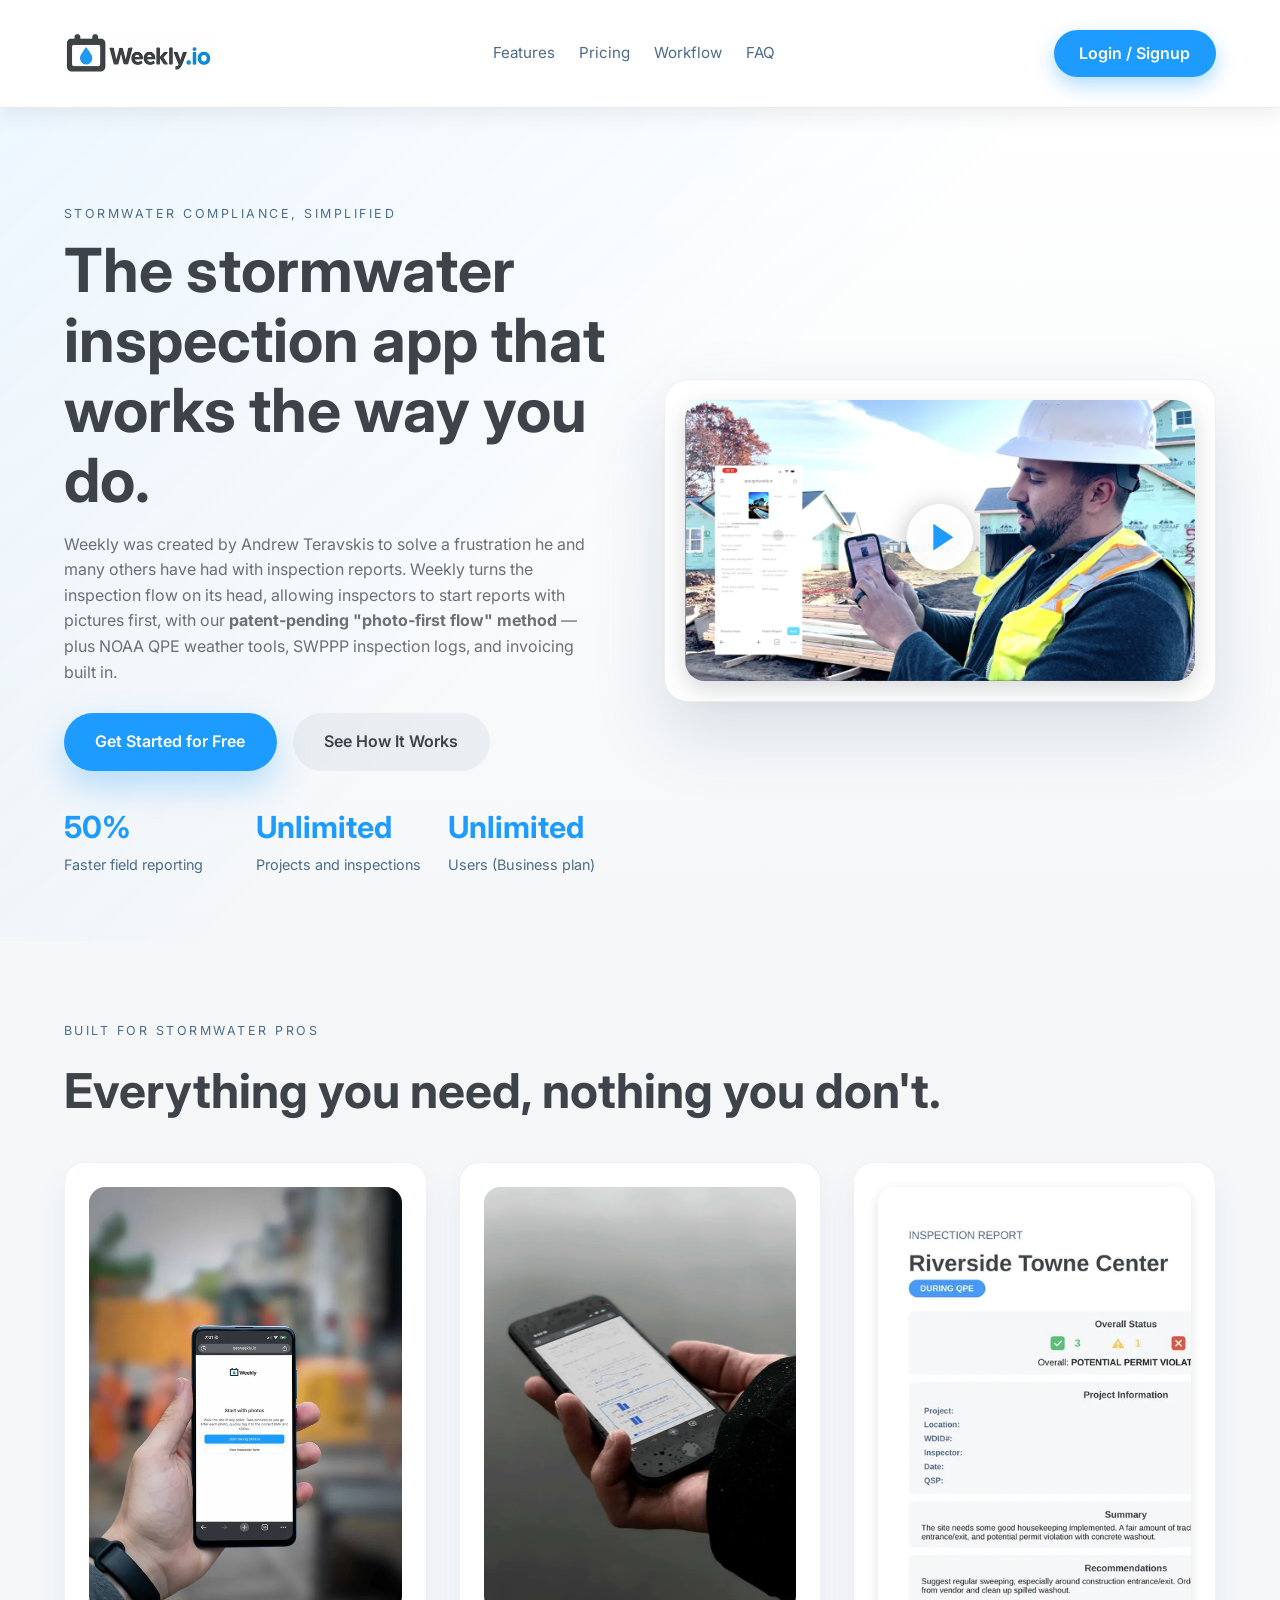
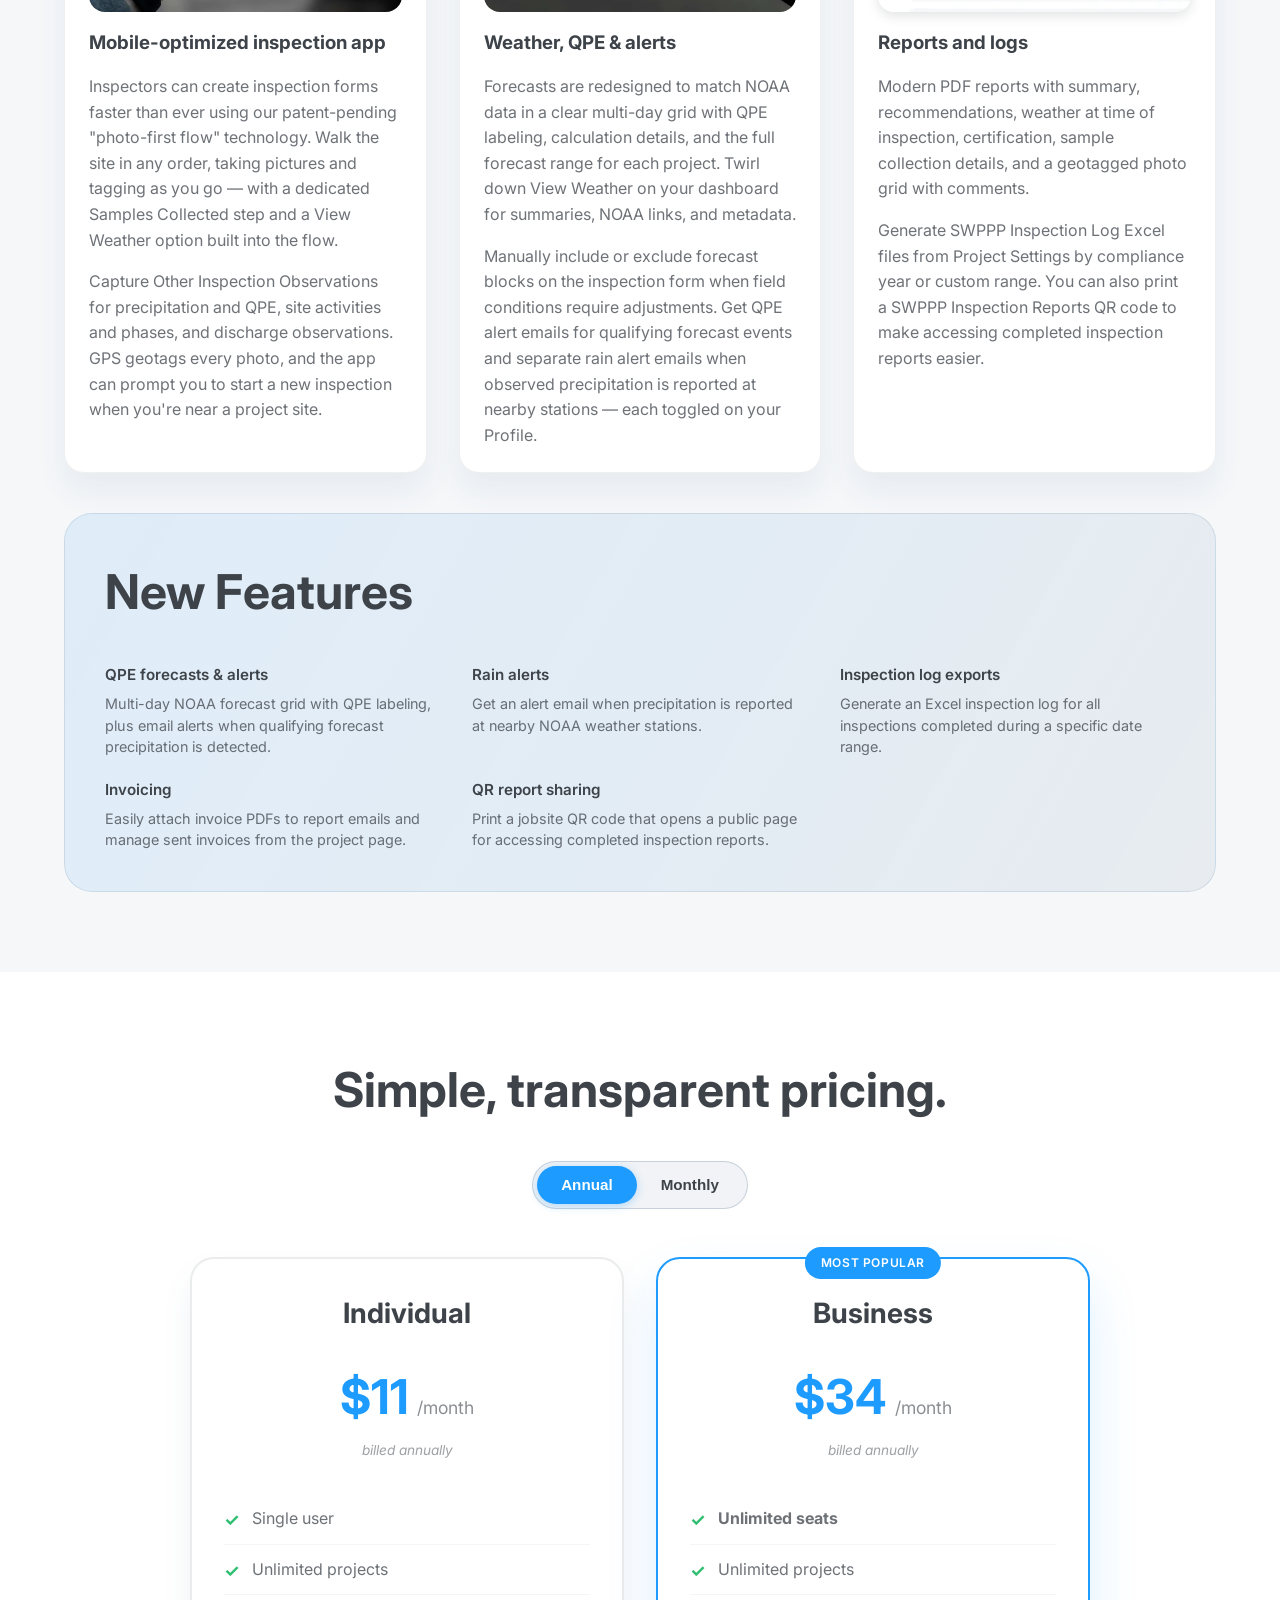
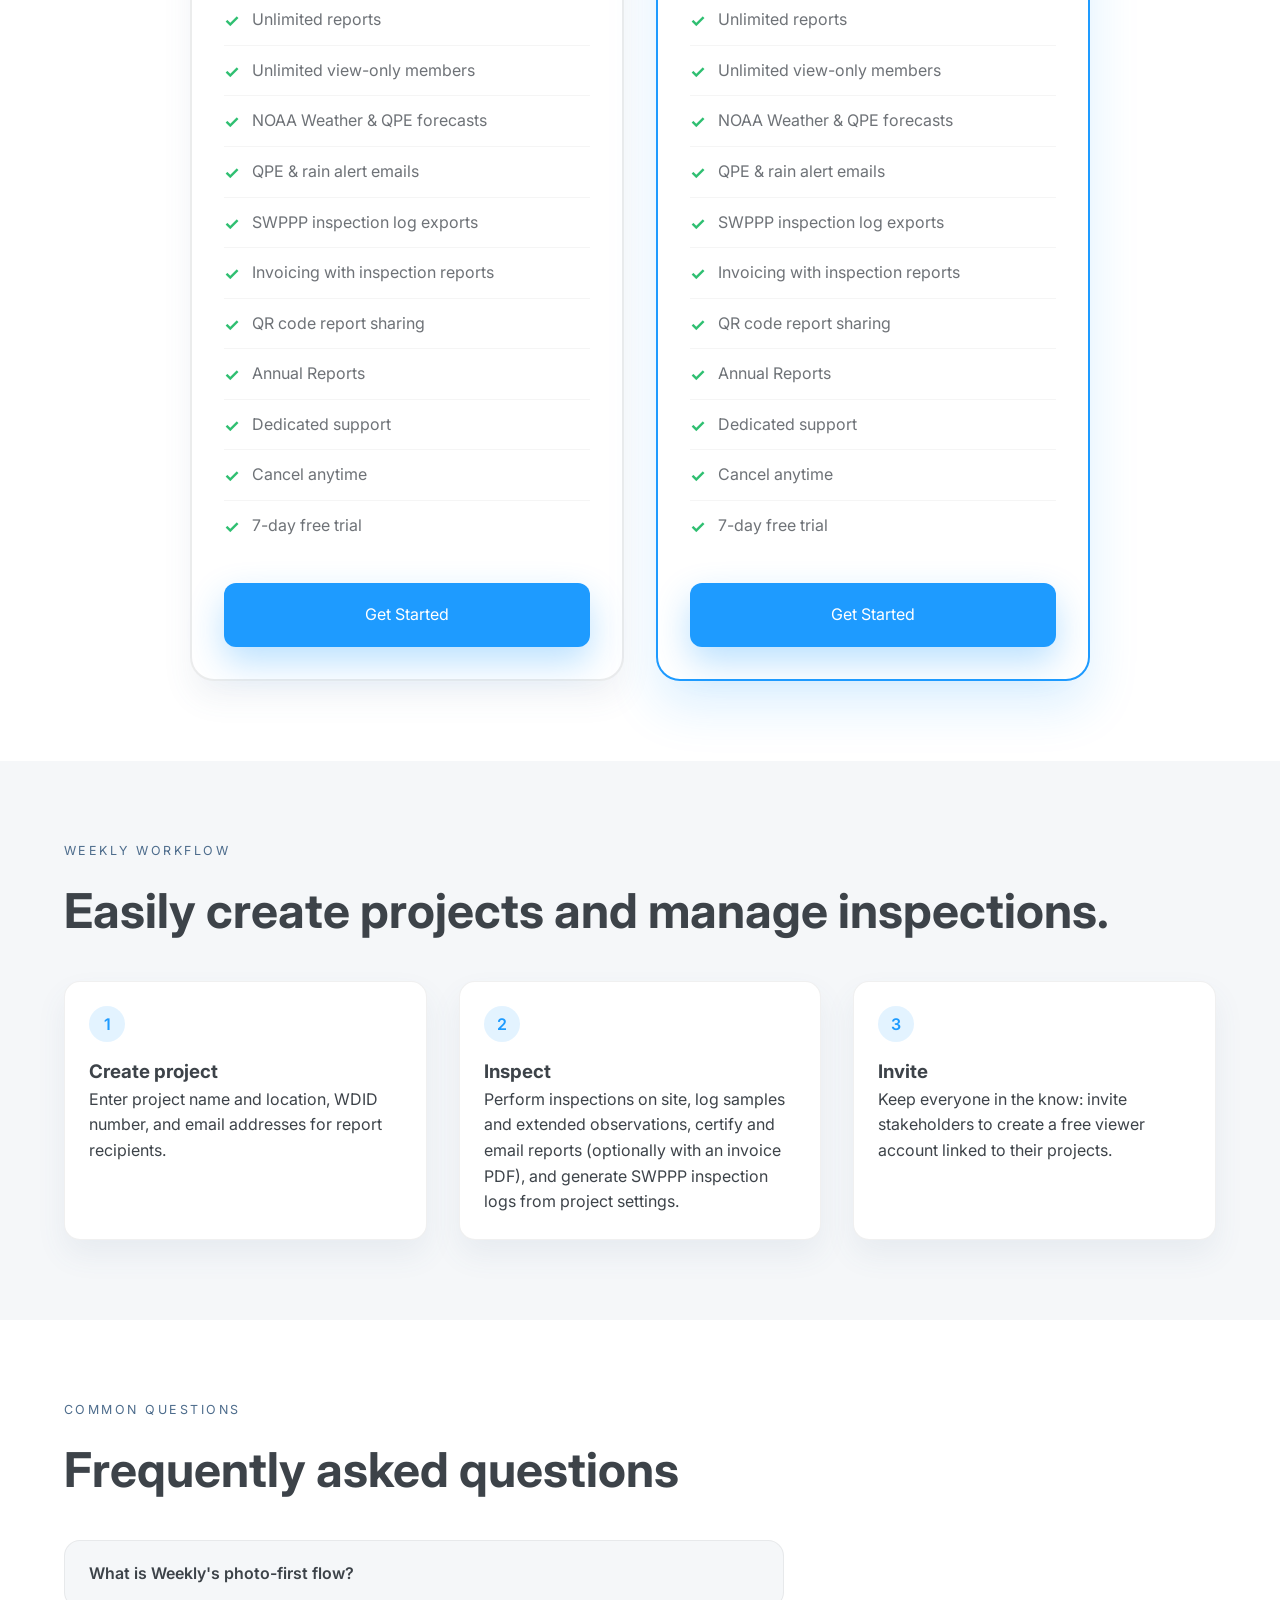
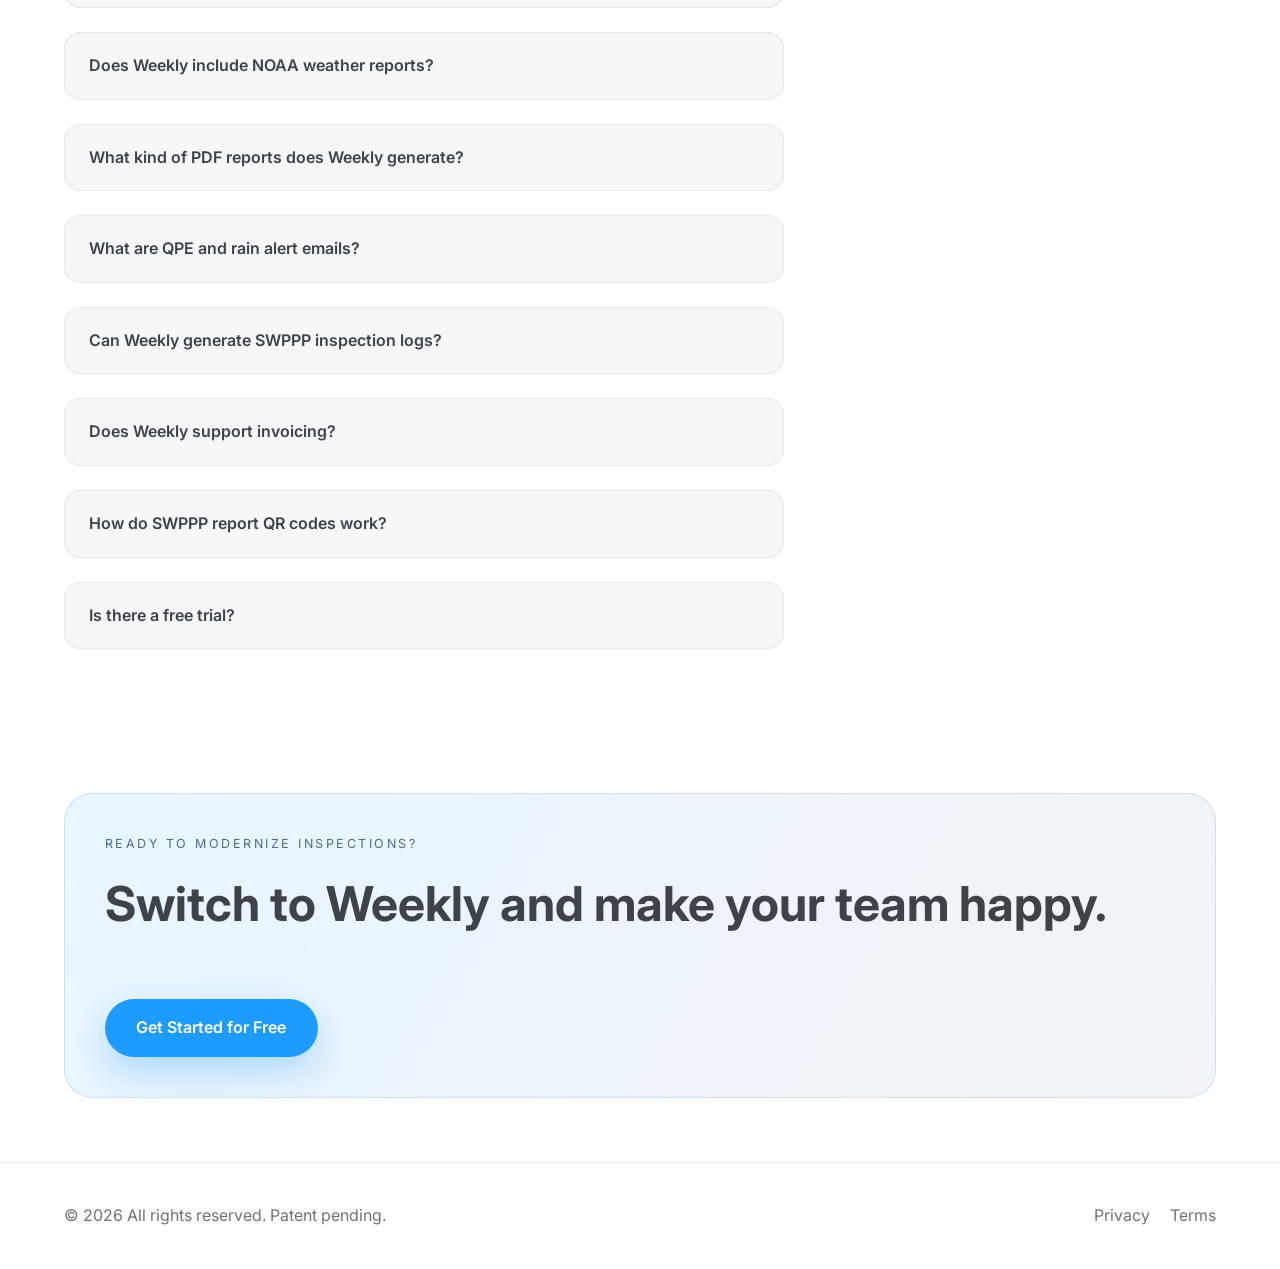
==== commit b735006b: "Website updates" ====
--- a/index.html
+++ b/index.html
@@ -7,7 +7,10 @@
   <meta name="description" content="Weekly is the stormwater inspection app with patent-pending photo-first flow, NOAA QPE weather tools, alert emails, SWPPP inspection logs, invoicing, and QR report sharing. Start free — 50% faster field reporting." />
   <meta name="robots" content="index, follow" />
   <meta name="google-site-verification" content="z2JeHuPLkyBAu2ZDufxKP5RAyFPahhC2C_H0ipUdCyc" />
+  <link rel="preconnect" href="https://www.googletagmanager.com" />
+  <script src="analytics.js" defer></script>
   <link rel="canonical" href="https://getweekly.io/" />
+  <link rel="icon" href="/favicon.svg" type="image/svg+xml" />
   <link rel="icon" href="/favicon.ico" sizes="any" />
   <link rel="icon" type="image/png" sizes="32x32" href="/favicon-32x32.png" />
   <link rel="icon" type="image/png" sizes="16x16" href="/favicon-16x16.png" />
@@ -175,7 +178,7 @@
         <a href="#workflow">Workflow</a>
         <a href="#faq">FAQ</a>
       </nav>
-      <a class="cta" href="https://app.getweekly.io">Login / Signup</a>
+      <a class="cta" href="https://app.getweekly.io" data-ga-event="sign_up">Login / Signup</a>
     </div>
   </header>
 
@@ -188,7 +191,7 @@
           <p class="subtitle">Weekly was created by Andrew Teravskis to solve a frustration he and many others have had with inspection reports. Weekly turns the inspection flow on its head, 
             allowing inspectors to start reports with pictures first, with our <strong>patent-pending "photo-first flow" method</strong> — plus NOAA QPE weather tools, SWPPP inspection logs, and invoicing built in.</p>
           <div class="hero-actions">
-            <a class="primary" href="https://app.getweekly.io">Get Started for Free</a>
+            <a class="primary" href="https://app.getweekly.io" data-ga-event="sign_up">Get Started for Free</a>
             <a class="secondary" href="#features">See How It Works</a>
           </div>
           <div class="stats">
@@ -202,7 +205,7 @@
             </div>
             <div>
               <strong>Unlimited</strong>
-              <span>Users <i>(Business plan, must share email domain)</i></span>
+              <span>Users (Business plan)</span>
             </div>
           </div>
         </div>
@@ -210,7 +213,7 @@
           <div class="video-thumbnail-wrapper">
             <picture>
               <source srcset="images/video-thumbnail.webp" type="image/webp" />
-              <img src="images/video-thumbnail.jpg" alt="Weekly stormwater inspection app demo video" class="video-thumbnail" id="videoThumbnail" width="800" height="441" fetchpriority="high" />
+              <img src="images/video-thumbnail.jpg" alt="Weekly stormwater inspection app demo video" class="video-thumbnail" id="videoThumbnail" width="1200" height="660" fetchpriority="high" />
             </picture>
             <div class="play-button-overlay">
               <svg class="play-icon" viewBox="0 0 24 24" fill="none" xmlns="http://www.w3.org/2000/svg" aria-hidden="true">
@@ -311,7 +314,7 @@
               <li>Cancel anytime</li>
               <li>7-day free trial</li>
             </ul>
-            <a class="primary pricing-cta" href="https://app.getweekly.io">Get Started</a>
+            <a class="primary pricing-cta" href="https://app.getweekly.io" data-ga-event="sign_up">Get Started</a>
           </article>
           <article class="pricing-card featured" data-plan="business">
             <div class="badge">Most Popular</div>
@@ -326,7 +329,7 @@
               <span class="period">/month</span>
             </div>
             <ul class="pricing-features">
-              <li><strong>Unlimited seats</strong> (same email domain)</li>
+              <li><strong>Unlimited seats</strong></li>
               <li>Unlimited projects</li>
               <li>Unlimited reports</li>
               <li>Unlimited view-only members</li>
@@ -340,7 +343,7 @@
               <li>Cancel anytime</li>
               <li>7-day free trial</li>
             </ul>
-            <a class="primary pricing-cta" href="https://app.getweekly.io">Get Started</a>
+            <a class="primary pricing-cta" href="https://app.getweekly.io" data-ga-event="sign_up">Get Started</a>
           </article>
         </div>
       </div>
@@ -418,7 +421,7 @@
           <h2>Switch to Weekly and make your team happy.</h2>
         </div>
         <div class="cta-actions">
-          <a class="primary" href="https://app.getweekly.io">Get Started for Free</a>
+          <a class="primary" href="https://app.getweekly.io" data-ga-event="sign_up">Get Started for Free</a>
         </div>
       </div>
     </section>
--- a/styles.css
+++ b/styles.css
@@ -212,6 +212,7 @@
 .video-thumbnail {
   transition: transform 0.3s, box-shadow 0.3s;
   width: 100%;
+  height: auto;
   display: block;
   pointer-events: none;
 }
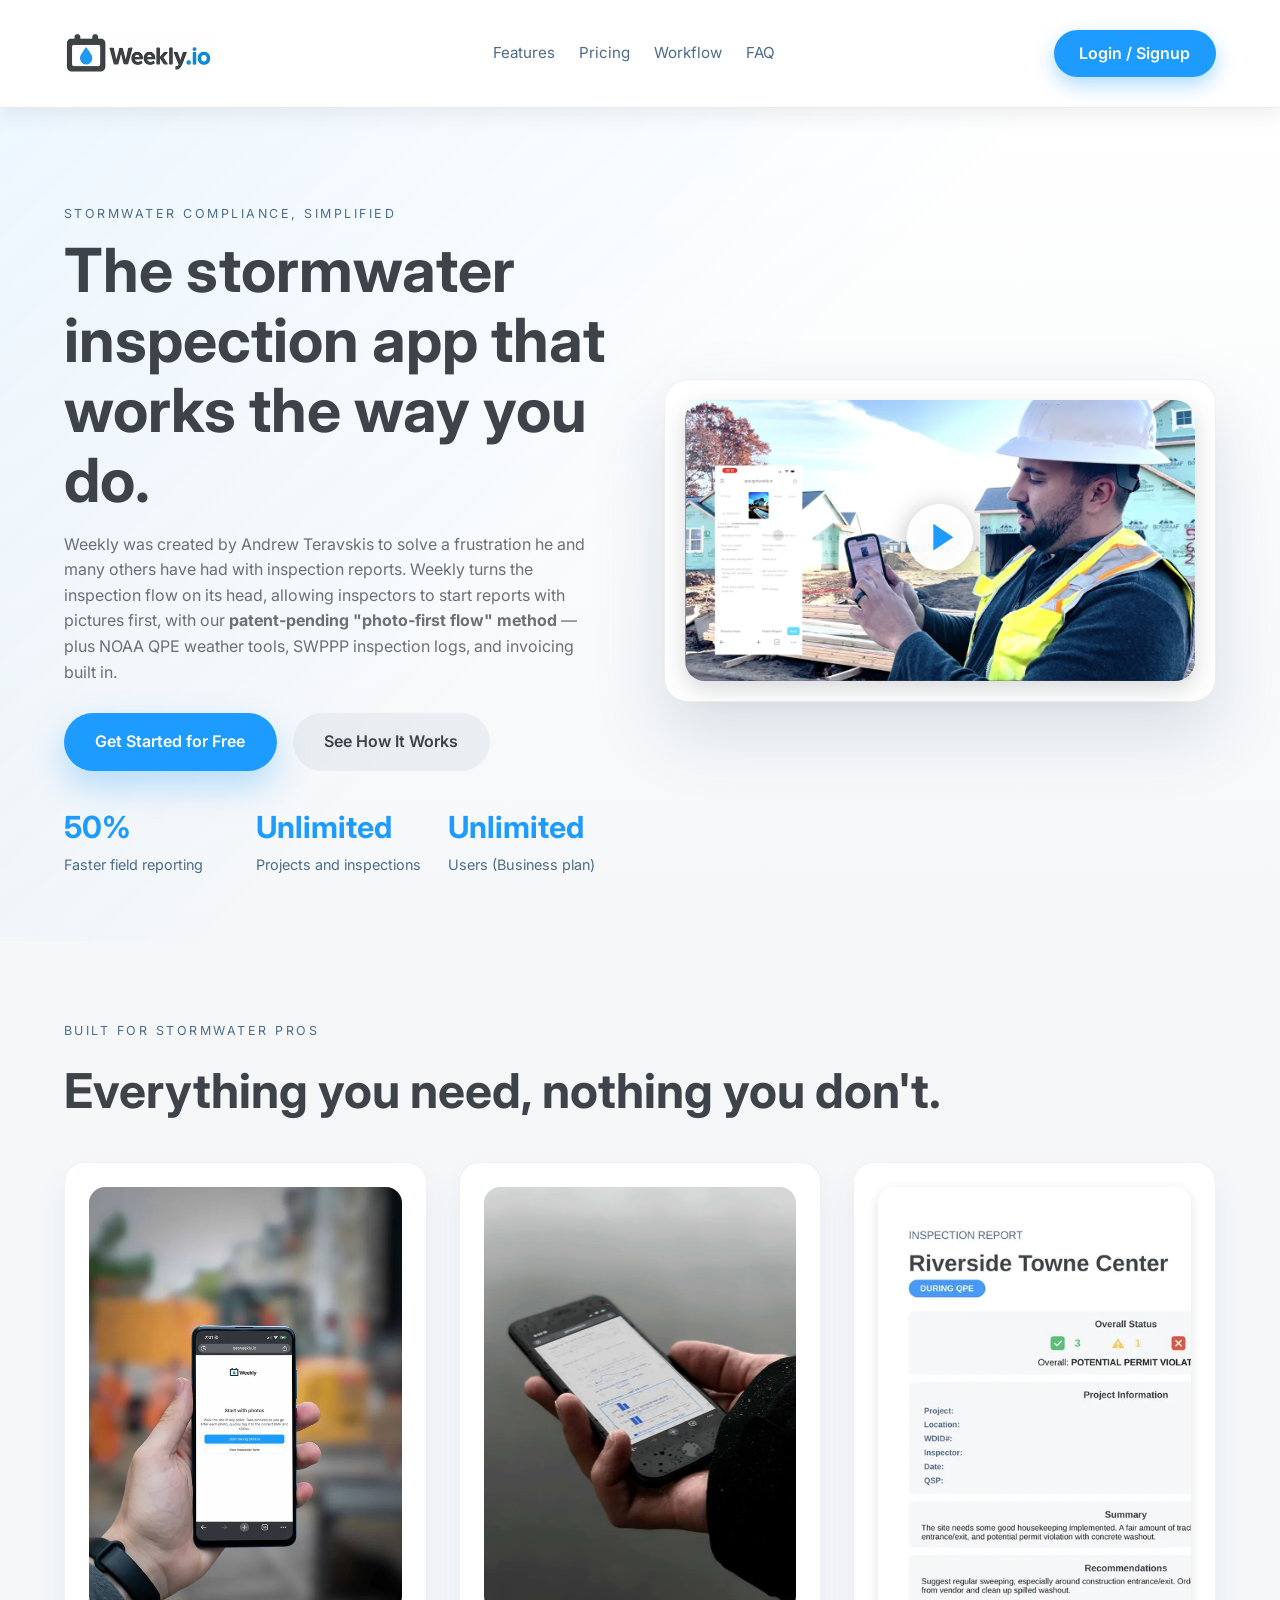
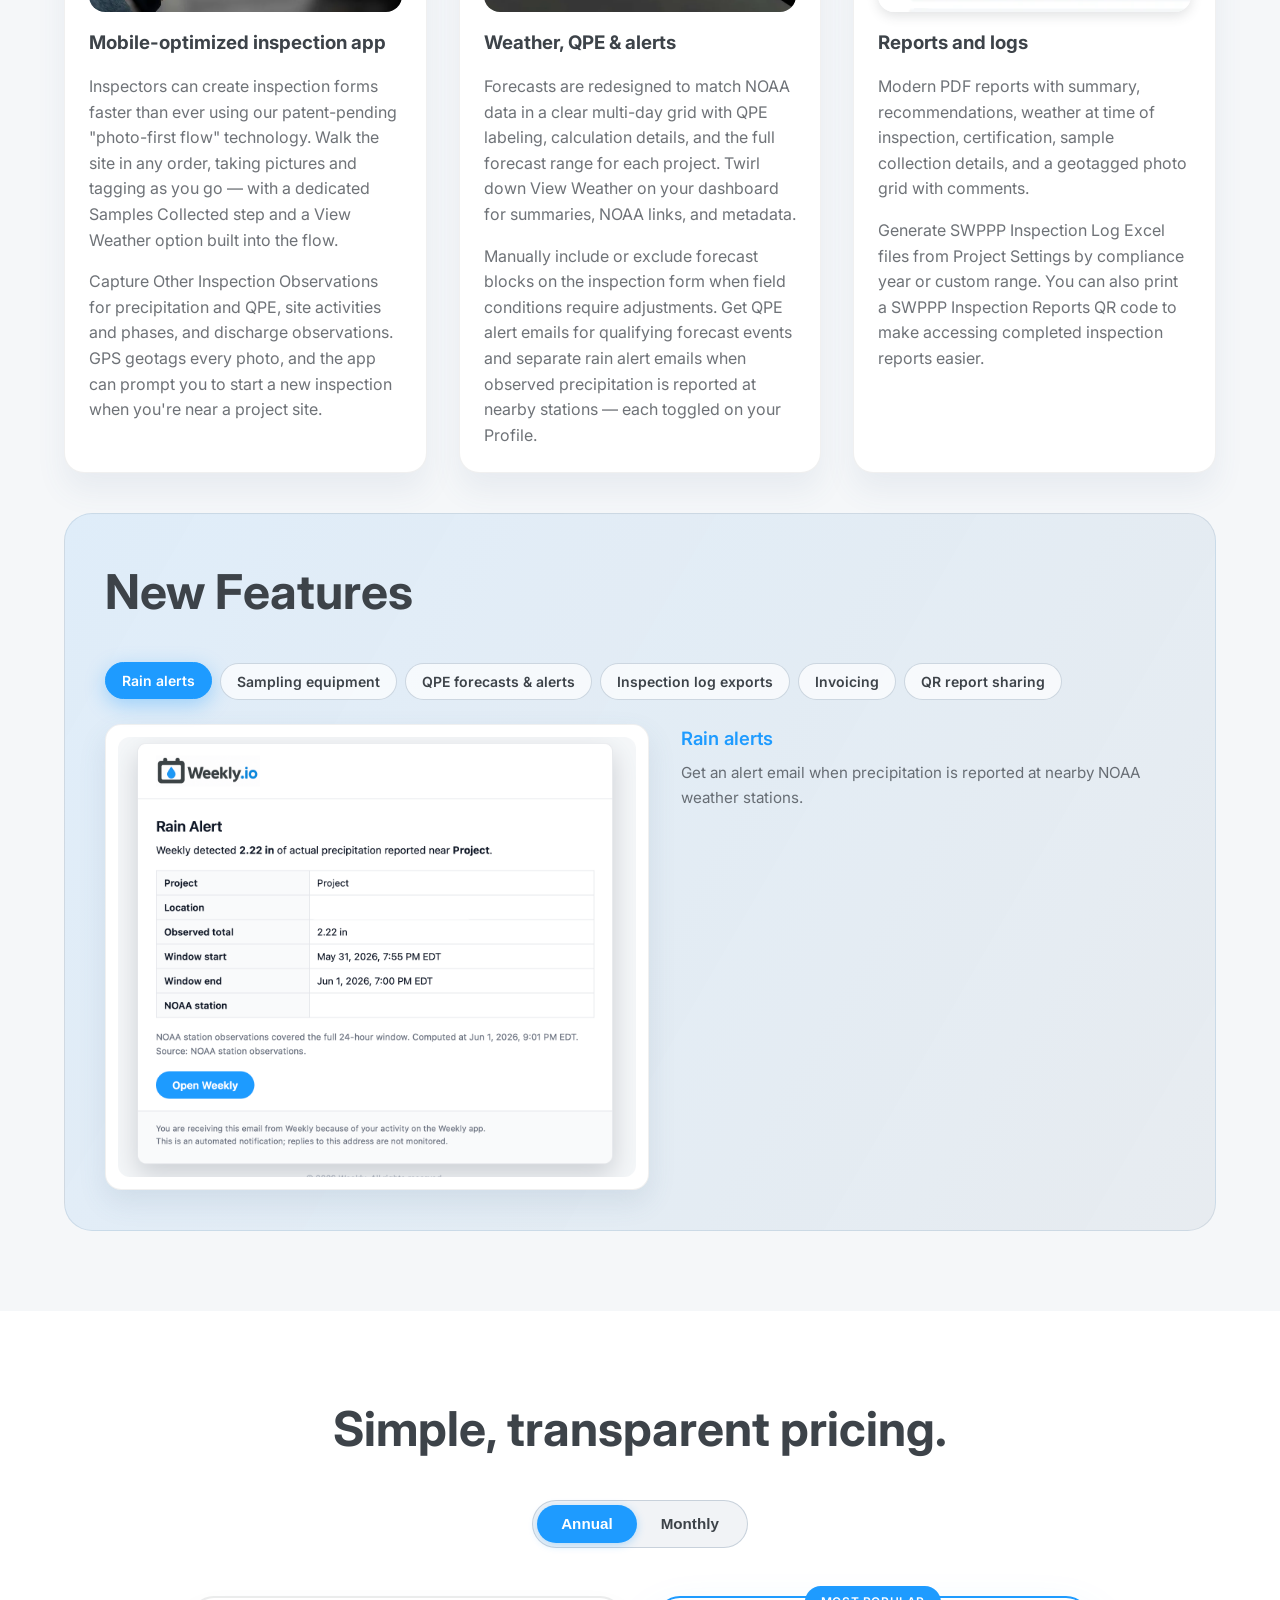
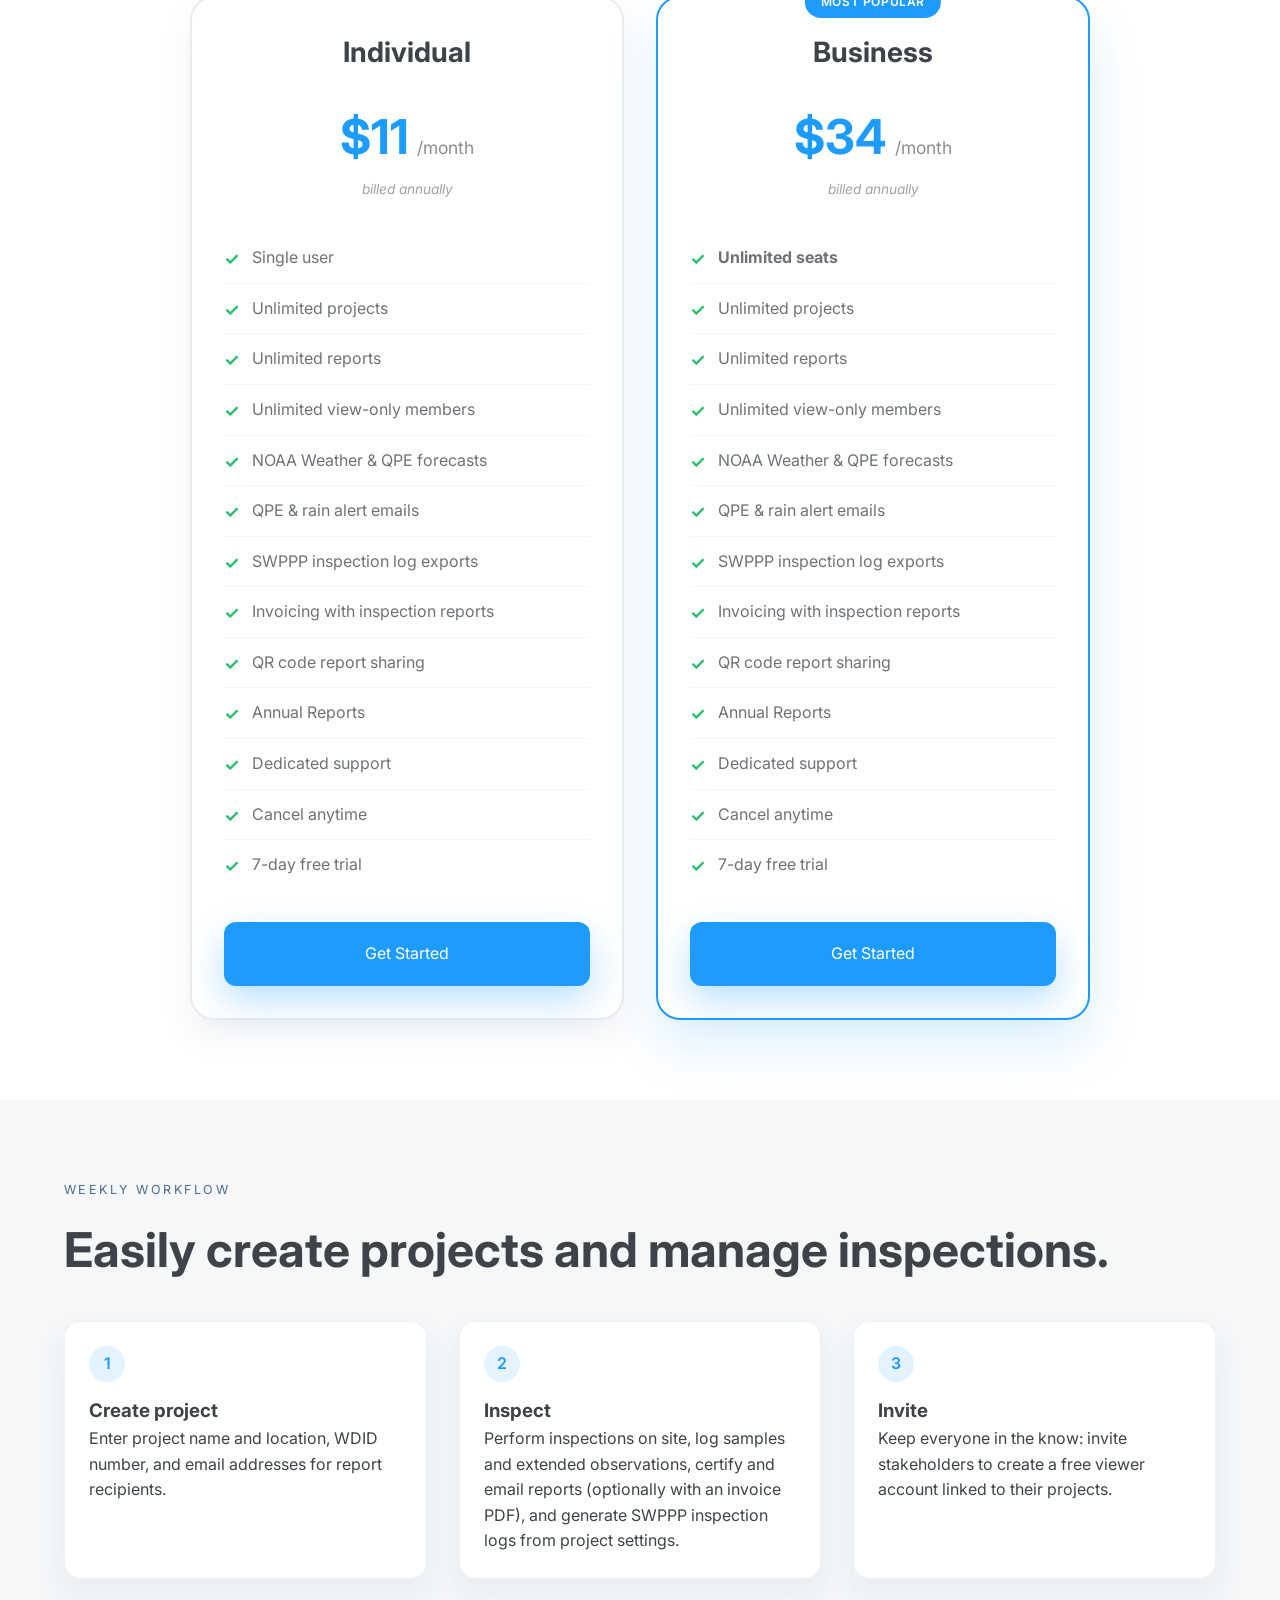
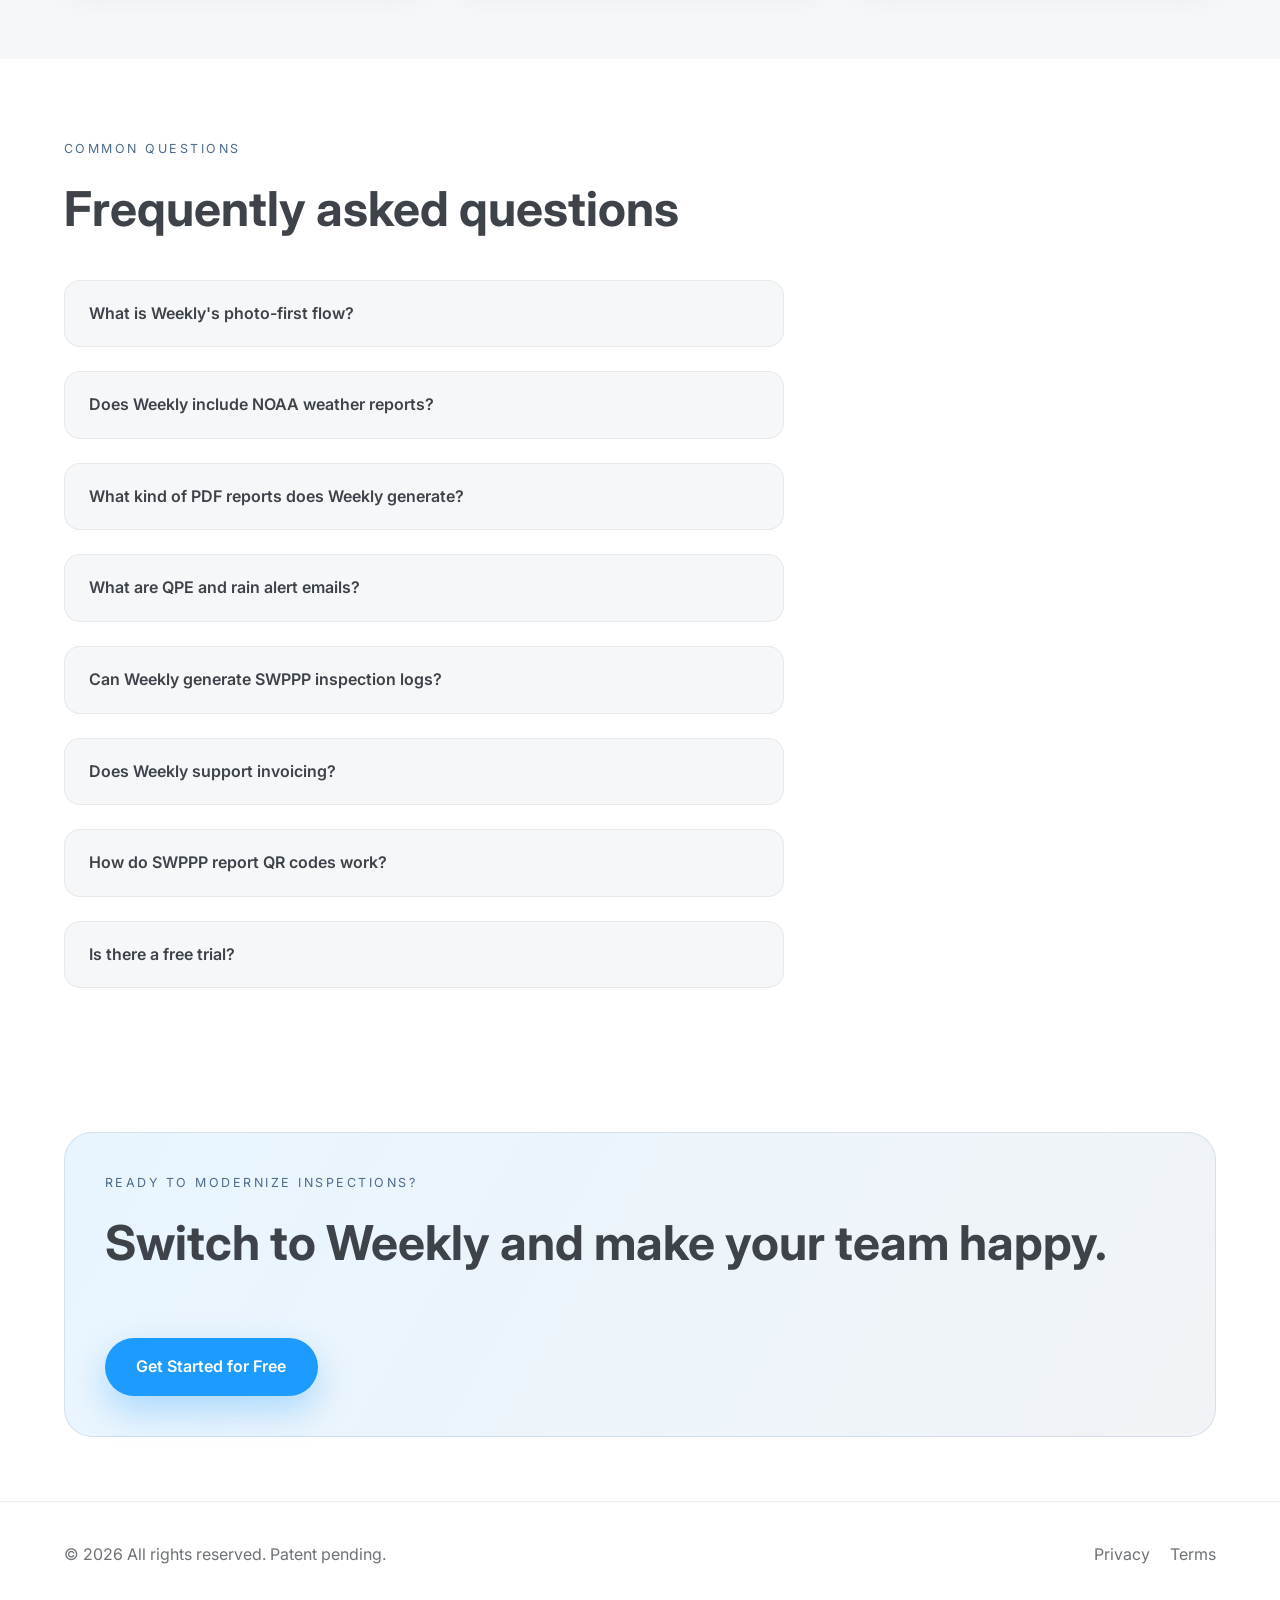
==== commit 610a24c3: "Updated new features" ====
--- a/index.html
+++ b/index.html
@@ -250,30 +250,59 @@
             <p>Generate SWPPP Inspection Log Excel files from Project Settings by compliance year or custom range. You can also print a SWPPP Inspection Reports QR code to make accessing completed inspection reports easier.</p>
           </article>
         </div>
-        <div class="features-new-card" aria-labelledby="new-features-heading">
+        <div class="features-new-card" id="featuresNewTabs" aria-labelledby="new-features-heading">
           <h2 id="new-features-heading">New Features</h2>
-          <ul class="features-new-list">
-            <li>
-              <strong>QPE forecasts &amp; alerts</strong>
-              <p>Multi-day NOAA forecast grid with QPE labeling, plus email alerts when qualifying forecast precipitation is detected.</p>
-            </li>
-            <li>
-              <strong>Rain alerts</strong>
-              <p>Get an alert email when precipitation is reported at nearby NOAA weather stations.</p>
-            </li>
-            <li>
-              <strong>Inspection log exports</strong>
-              <p>Generate an Excel inspection log for all inspections completed during a specific date range.</p>
-            </li>
-            <li>
-              <strong>Invoicing</strong>
-              <p>Easily attach invoice PDFs to report emails and manage sent invoices from the project page.</p>
-            </li>
-            <li>
-              <strong>QR report sharing</strong>
-              <p>Print a jobsite QR code that opens a public page for accessing completed inspection reports.</p>
-            </li>
-          </ul>
+          <div class="features-new-tablist" role="tablist" aria-label="New features">
+            <button type="button" class="features-new-tab is-active" role="tab" id="new-tab-rain" aria-selected="true" aria-controls="new-panel-rain" data-tab="rain" data-image="images/PrecipAlerts.png" data-alt="Rain alert emails from NOAA weather stations in Weekly">
+              Rain alerts
+            </button>
+            <button type="button" class="features-new-tab" role="tab" id="new-tab-equipment" aria-selected="false" aria-controls="new-panel-equipment" tabindex="-1" data-tab="equipment" data-image="images/SamplingEquipment.png" data-alt="Field sampling equipment management with QR codes and calibration logs in Weekly">
+              Sampling equipment
+            </button>
+            <button type="button" class="features-new-tab" role="tab" id="new-tab-qpe" aria-selected="false" aria-controls="new-panel-qpe" tabindex="-1" data-tab="qpe" data-image="images/QPE Alerts.png" data-alt="QPE forecasts and alert emails in Weekly">
+              QPE forecasts &amp; alerts
+            </button>
+            <button type="button" class="features-new-tab" role="tab" id="new-tab-logs" aria-selected="false" aria-controls="new-panel-logs" tabindex="-1" data-tab="logs" data-image="images/InspectionLog.png" data-alt="SWPPP inspection log Excel export in Weekly">
+              Inspection log exports
+            </button>
+            <button type="button" class="features-new-tab" role="tab" id="new-tab-invoice" aria-selected="false" aria-controls="new-panel-invoice" tabindex="-1" data-tab="invoice" data-image="images/Invoice.png" data-alt="Invoicing with inspection reports in Weekly">
+              Invoicing
+            </button>
+            <button type="button" class="features-new-tab" role="tab" id="new-tab-qr" aria-selected="false" aria-controls="new-panel-qr" tabindex="-1" data-tab="qr" data-image="images/QR Code.png" data-alt="SWPPP inspection report QR code sharing in Weekly">
+              QR report sharing
+            </button>
+          </div>
+          <div class="features-new-body">
+            <div class="features-new-image-wrap">
+              <img class="features-new-image" id="featuresNewImage" src="images/PrecipAlerts.png" alt="Rain alert emails from NOAA weather stations in Weekly" width="640" height="480" loading="eager" />
+            </div>
+            <div class="features-new-panels">
+              <div class="features-new-panel is-active is-visible" role="tabpanel" id="new-panel-rain" aria-labelledby="new-tab-rain">
+                <h3>Rain alerts</h3>
+                <p>Get an alert email when precipitation is reported at nearby NOAA weather stations.</p>
+              </div>
+              <div class="features-new-panel" role="tabpanel" id="new-panel-equipment" aria-labelledby="new-tab-equipment">
+                <h3>Sampling equipment</h3>
+                <p>Manage all of your field sampling equipment. Print a QR code for each instrument, scan it with your phone while collecting samples, and the latest calibration log will appear on the inspection report.</p>
+              </div>
+              <div class="features-new-panel" role="tabpanel" id="new-panel-qpe" aria-labelledby="new-tab-qpe">
+                <h3>QPE forecasts &amp; alerts</h3>
+                <p>Multi-day NOAA forecast grid with QPE labeling, plus email alerts when qualifying forecast precipitation is detected.</p>
+              </div>
+              <div class="features-new-panel" role="tabpanel" id="new-panel-logs" aria-labelledby="new-tab-logs">
+                <h3>Inspection log exports</h3>
+                <p>Generate an Excel inspection log for all inspections completed during a specific date range.</p>
+              </div>
+              <div class="features-new-panel" role="tabpanel" id="new-panel-invoice" aria-labelledby="new-tab-invoice">
+                <h3>Invoicing</h3>
+                <p>Easily attach invoice PDFs to report emails and manage sent invoices from the project page.</p>
+              </div>
+              <div class="features-new-panel" role="tabpanel" id="new-panel-qr" aria-labelledby="new-tab-qr">
+                <h3>QR report sharing</h3>
+                <p>Print a jobsite QR code that opens a public page for accessing completed inspection reports.</p>
+              </div>
+            </div>
+          </div>
         </div>
       </div>
     </section>
@@ -484,6 +513,94 @@
         });
       }
 
+      const featuresNewTabs = document.getElementById('featuresNewTabs');
+      if (featuresNewTabs) {
+        const tablist = featuresNewTabs.querySelector('.features-new-tablist');
+        const tabButtons = featuresNewTabs.querySelectorAll('.features-new-tab');
+        const panels = featuresNewTabs.querySelectorAll('.features-new-panel');
+        const featureImage = document.getElementById('featuresNewImage');
+        const imageWrap = featuresNewTabs.querySelector('.features-new-image-wrap');
+        let selectedTab = featuresNewTabs.querySelector('.features-new-tab.is-active') || tabButtons[0];
+        let fadeTimer = null;
+        const canHover = window.matchMedia('(hover: hover)').matches;
+
+        function showTab(tab, { pin = false } = {}) {
+          if (pin) {
+            selectedTab = tab;
+          }
+          displayedTab = tab;
+          const panelId = tab.getAttribute('aria-controls');
+          const imageSrc = tab.dataset.image;
+          const imageAlt = tab.dataset.alt;
+
+          tabButtons.forEach(btn => {
+            const isSelected = btn === selectedTab;
+            const isPreview = btn === tab && tab !== selectedTab;
+            btn.classList.toggle('is-active', isSelected);
+            btn.classList.toggle('is-preview', isPreview);
+            btn.setAttribute('aria-selected', isSelected ? 'true' : 'false');
+            btn.tabIndex = isSelected ? 0 : -1;
+          });
+
+          panels.forEach(panel => {
+            const isVisible = panel.id === panelId;
+            panel.classList.toggle('is-visible', isVisible);
+            panel.classList.toggle('is-active', panel.id === selectedTab.getAttribute('aria-controls'));
+          });
+
+          if (featureImage && imageSrc && featureImage.getAttribute('src') !== imageSrc) {
+            if (fadeTimer) window.clearTimeout(fadeTimer);
+            featureImage.classList.add('is-fading');
+            imageWrap.classList.add('is-transitioning');
+            fadeTimer = window.setTimeout(() => {
+              featureImage.src = imageSrc;
+              featureImage.alt = imageAlt || '';
+              featureImage.classList.remove('is-fading');
+              imageWrap.classList.remove('is-transitioning');
+            }, 200);
+          }
+        }
+
+        tabButtons.forEach(tab => {
+          if (canHover) {
+            tab.addEventListener('mouseenter', () => showTab(tab));
+          }
+          tab.addEventListener('focus', () => showTab(tab));
+          tab.addEventListener('click', () => showTab(tab, { pin: true }));
+          tab.addEventListener('keydown', (e) => {
+            const tabs = Array.from(tabButtons);
+            const index = tabs.indexOf(tab);
+            let nextIndex = null;
+
+            if (e.key === 'ArrowRight' || e.key === 'ArrowDown') {
+              nextIndex = (index + 1) % tabs.length;
+            } else if (e.key === 'ArrowLeft' || e.key === 'ArrowUp') {
+              nextIndex = (index - 1 + tabs.length) % tabs.length;
+            } else if (e.key === 'Home') {
+              nextIndex = 0;
+            } else if (e.key === 'End') {
+              nextIndex = tabs.length - 1;
+            } else if (e.key === 'Enter' || e.key === ' ') {
+              e.preventDefault();
+              showTab(tab, { pin: true });
+              return;
+            }
+
+            if (nextIndex !== null) {
+              e.preventDefault();
+              tabs[nextIndex].focus();
+              showTab(tabs[nextIndex]);
+            }
+          });
+        });
+
+        featuresNewTabs.addEventListener('mouseleave', (e) => {
+          if (!featuresNewTabs.contains(e.relatedTarget)) {
+            showTab(selectedTab);
+          }
+        });
+      }
+
       const videoModal = document.getElementById('videoModal');
       const videoThumbnailWrapper = document.querySelector('.video-thumbnail-wrapper');
 
--- a/styles.css
+++ b/styles.css
@@ -286,35 +286,165 @@
 }
 
 .features-new-card h2 {
+  margin-bottom: 1.25rem;
+}
+
+.features-new-tablist {
+  display: flex;
+  flex-wrap: wrap;
+  gap: 0.5rem;
   margin-bottom: 1.5rem;
 }
 
-.features-new-list {
-  list-style: none;
+.features-new-tab {
+  padding: 0.55rem 1rem;
+  border-radius: 999px;
+  border: 1px solid rgba(77, 108, 140, 0.25);
+  background: rgba(255, 255, 255, 0.7);
+  color: var(--storm-gray);
+  font-size: 0.875rem;
+  font-weight: 600;
+  font-family: inherit;
+  cursor: pointer;
+  transform: translateY(0) scale(1);
+  transition:
+    background 0.3s cubic-bezier(0.4, 0, 0.2, 1),
+    border-color 0.3s cubic-bezier(0.4, 0, 0.2, 1),
+    color 0.3s cubic-bezier(0.4, 0, 0.2, 1),
+    box-shadow 0.3s cubic-bezier(0.4, 0, 0.2, 1),
+    transform 0.3s cubic-bezier(0.4, 0, 0.2, 1);
+}
+
+.features-new-tab:hover,
+.features-new-tab.is-preview {
+  border-color: rgba(30, 155, 255, 0.45);
+  background: var(--mist-white);
+  color: var(--droplet-blue);
+  transform: translateY(-2px);
+  box-shadow: 0 6px 18px rgba(30, 155, 255, 0.18);
+}
+
+.features-new-tab.is-active {
+  background: var(--droplet-blue);
+  border-color: var(--droplet-blue);
+  color: var(--mist-white);
+  transform: translateY(-1px);
+  box-shadow: 0 6px 20px rgba(30, 155, 255, 0.35);
+}
+
+.features-new-tab.is-active:hover,
+.features-new-tab.is-active.is-preview {
+  background: var(--droplet-blue);
+  border-color: var(--droplet-blue);
+  color: var(--mist-white);
+  transform: translateY(-2px);
+  box-shadow: 0 8px 24px rgba(30, 155, 255, 0.4);
+}
+
+.features-new-tab:focus-visible {
+  outline: 2px solid var(--droplet-blue);
+  outline-offset: 2px;
+}
+
+.features-new-body {
+  display: grid;
+  grid-template-columns: minmax(0, 1.1fr) minmax(0, 1fr);
+  gap: 2rem;
+  align-items: start;
+}
+
+.features-new-image-wrap {
+  background: var(--mist-white);
+  border-radius: 16px;
+  border: 1px solid rgba(61, 67, 73, 0.08);
+  padding: 0.75rem;
+  box-shadow: 0 12px 28px rgba(77, 108, 140, 0.12);
+  overflow: hidden;
+  transition: box-shadow 0.35s cubic-bezier(0.4, 0, 0.2, 1), transform 0.35s cubic-bezier(0.4, 0, 0.2, 1);
+}
+
+.features-new-image-wrap.is-transitioning {
+  box-shadow: 0 16px 36px rgba(30, 155, 255, 0.15);
+  transform: scale(1.01);
+}
+
+.features-new-image {
+  width: 100%;
+  height: auto;
+  border-radius: 12px;
+  object-fit: contain;
+  transition: opacity 0.35s cubic-bezier(0.4, 0, 0.2, 1), transform 0.35s cubic-bezier(0.4, 0, 0.2, 1);
+}
+
+.features-new-image.is-fading {
+  opacity: 0;
+  transform: scale(0.98);
+}
+
+.features-new-panels {
+  display: grid;
+  min-height: 8rem;
+}
+
+.features-new-panel {
+  grid-area: 1 / 1;
+  opacity: 0;
+  transform: translateY(10px);
+  transition: opacity 0.35s cubic-bezier(0.4, 0, 0.2, 1), transform 0.35s cubic-bezier(0.4, 0, 0.2, 1);
+  pointer-events: none;
+}
+
+.features-new-panel.is-visible {
+  opacity: 1;
+  transform: translateY(0);
+  pointer-events: auto;
+}
+
+.features-new-panel h3 {
+  font-size: 1.15rem;
+  font-weight: 600;
+  color: var(--storm-gray);
+  margin-bottom: 0.5rem;
+  transition: color 0.3s ease;
+}
+
+.features-new-panel.is-visible h3 {
+  color: var(--droplet-blue);
+}
+
+.features-new-panel p {
   margin: 0;
-  padding: 0;
-  display: grid;
-  grid-template-columns: repeat(auto-fit, minmax(260px, 1fr));
-  gap: 1.25rem 2rem;
-}
-
-.features-new-list li {
-  display: flex;
-  flex-direction: column;
-  gap: 0.35rem;
-}
-
-.features-new-list strong {
   font-size: 0.95rem;
-  font-weight: 600;
-  color: var(--storm-gray);
-}
-
-.features-new-list p {
-  margin: 0;
-  font-size: 0.9rem;
-  line-height: 1.5;
+  line-height: 1.6;
   color: rgba(61, 67, 73, 0.75);
+}
+
+@media (prefers-reduced-motion: reduce) {
+  .features-new-tab,
+  .features-new-panel,
+  .features-new-image,
+  .features-new-image-wrap {
+    transition: none;
+  }
+}
+
+@media (max-width: 768px) {
+  .features-new-body {
+    grid-template-columns: 1fr;
+    gap: 1.25rem;
+  }
+
+  .features-new-tablist {
+    flex-wrap: nowrap;
+    overflow-x: auto;
+    padding-bottom: 0.25rem;
+    -webkit-overflow-scrolling: touch;
+    scrollbar-width: thin;
+  }
+
+  .features-new-tab {
+    flex-shrink: 0;
+  }
 }
 
 .features {
